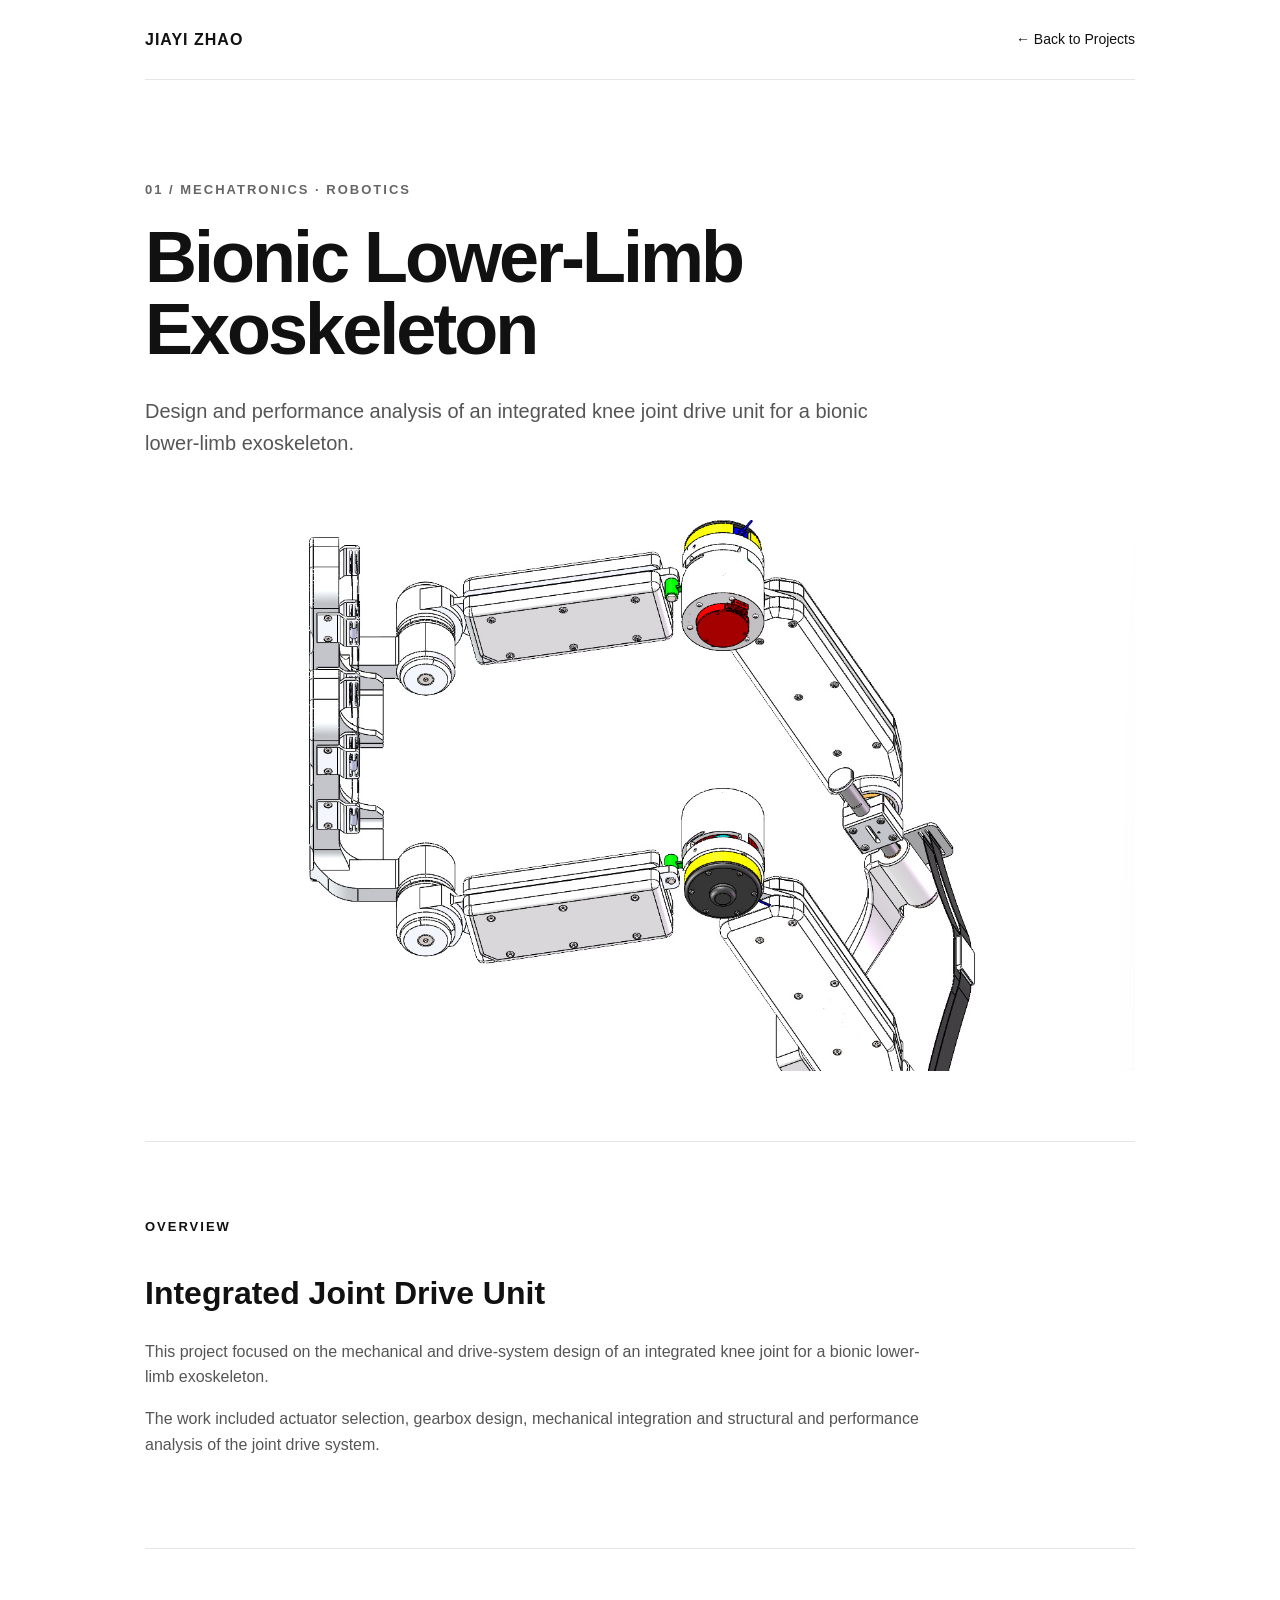
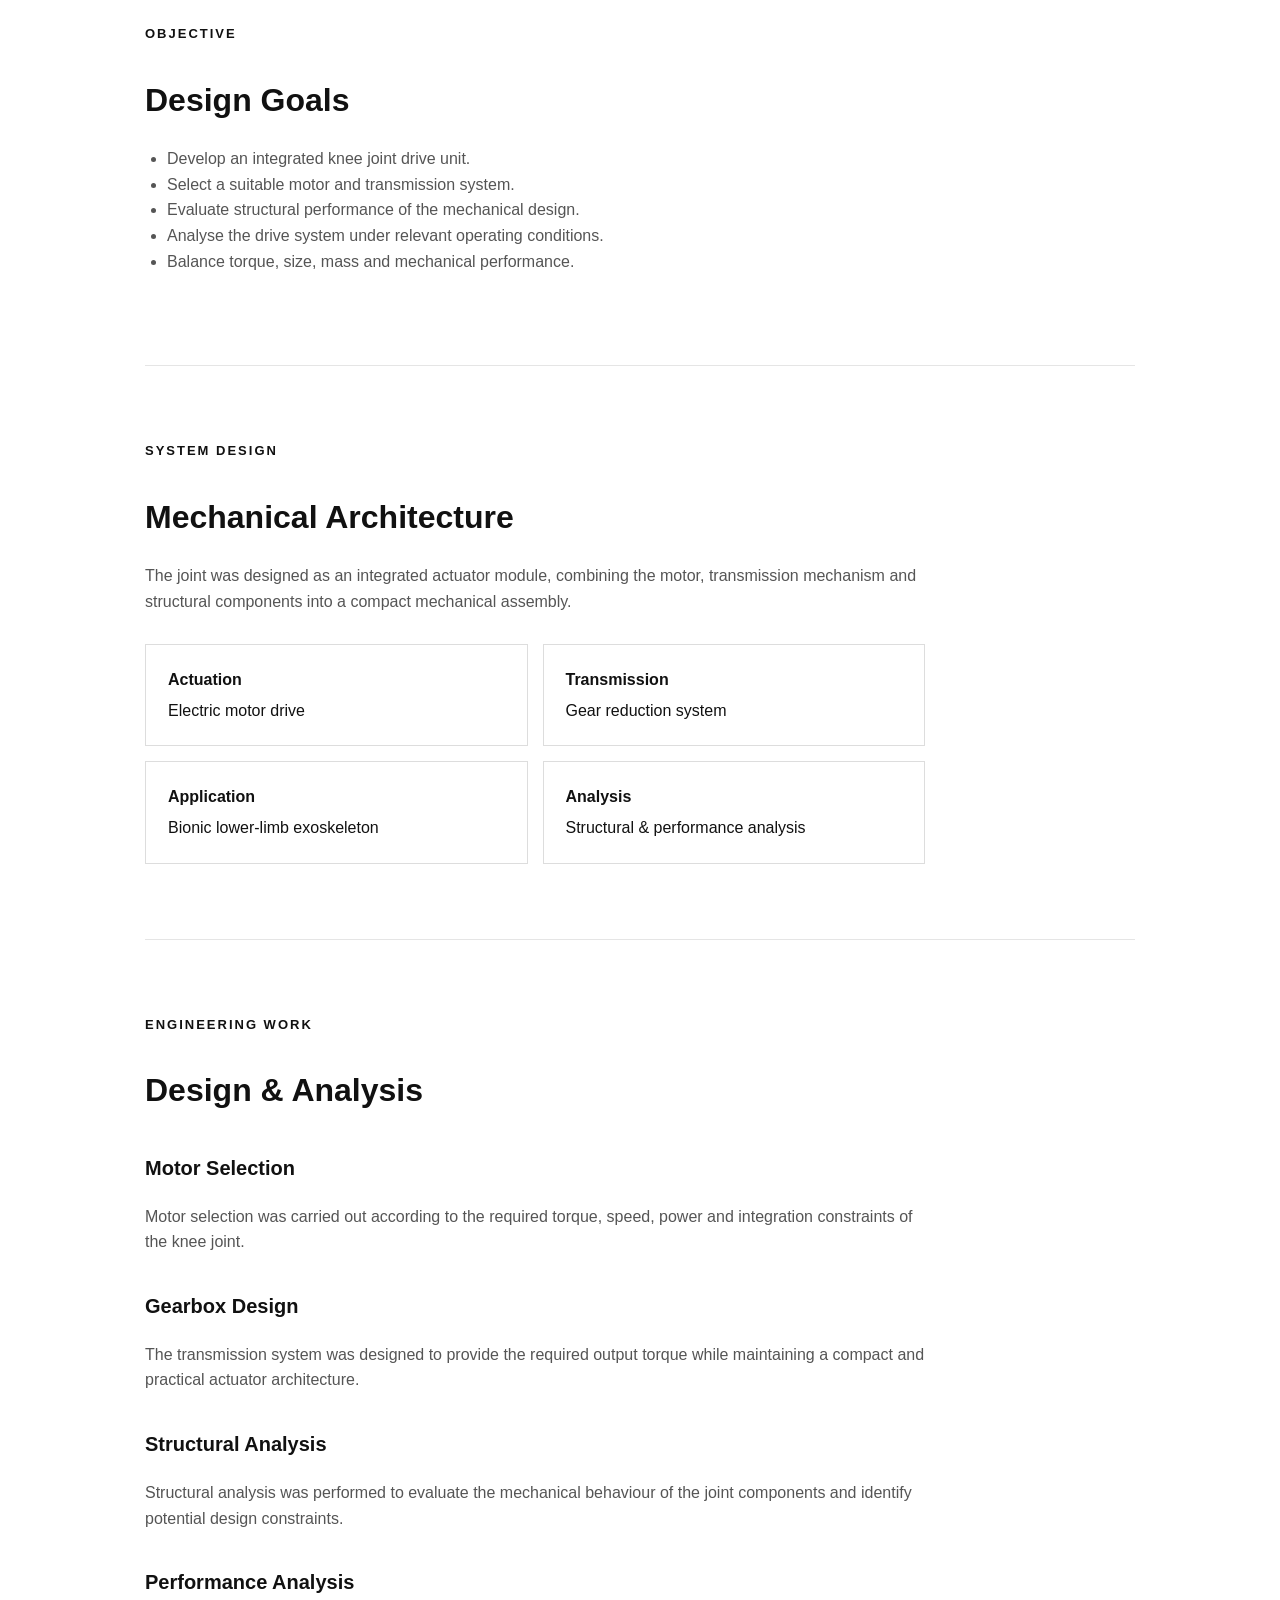
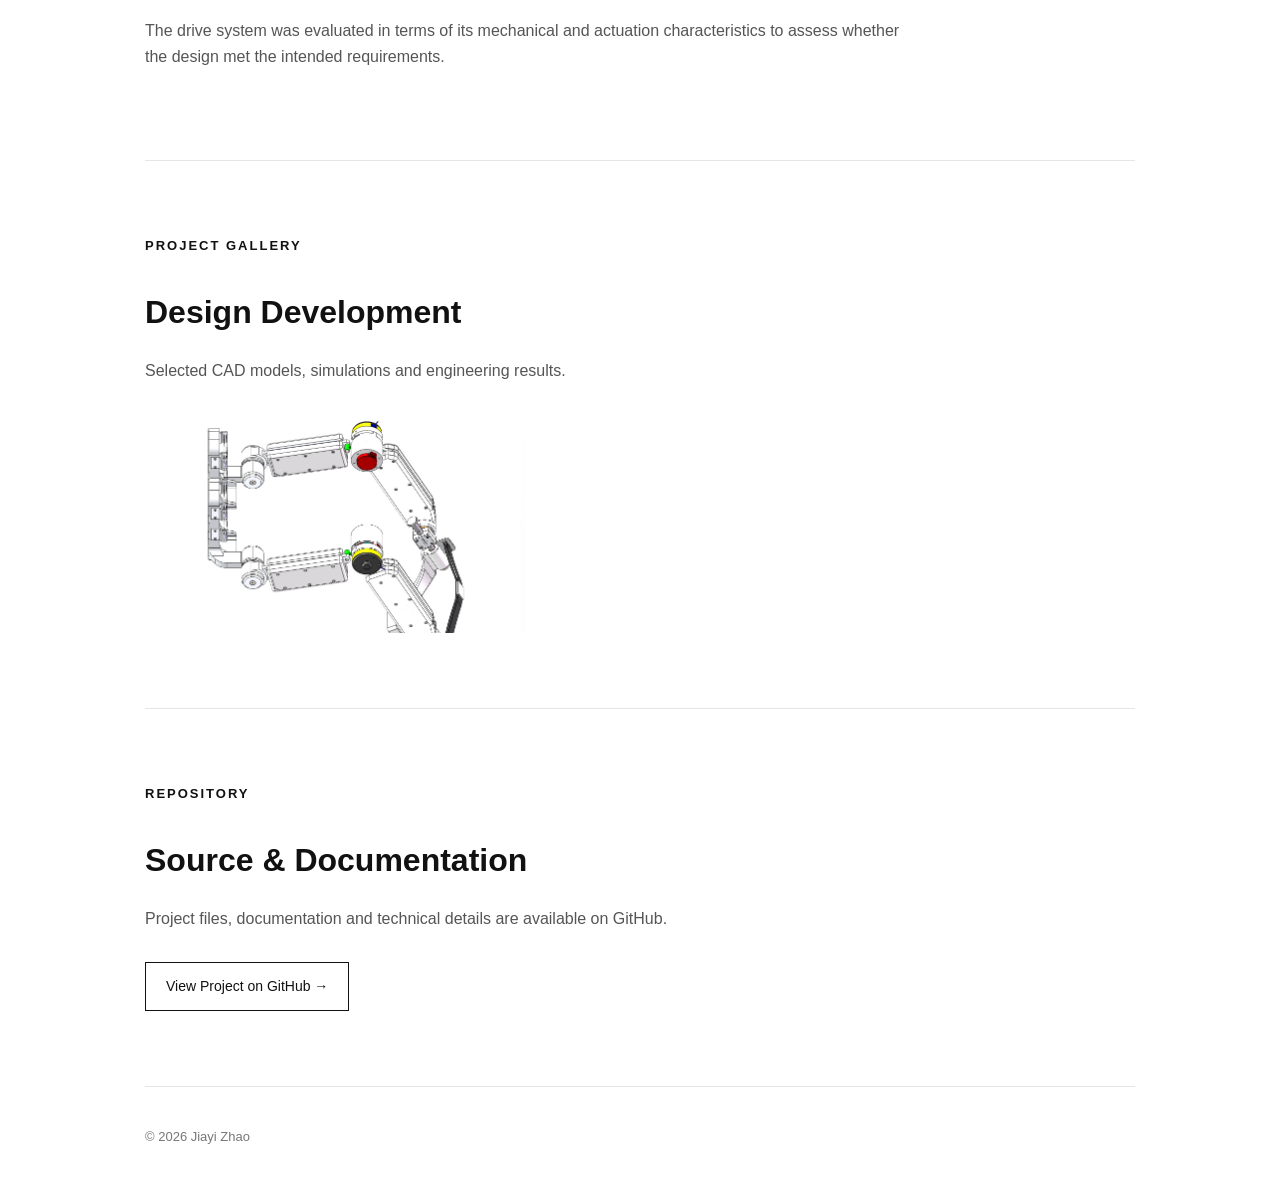
==== exoskeleton.html @ bc214f0e "Expand exoskeleton project gallery" ====
<!DOCTYPE html>
<html lang="en">
<head>
    <meta charset="UTF-8">
    <meta name="viewport" content="width=device-width, initial-scale=1.0">

    <title>Bionic Lower-Limb Exoskeleton | Jiayi Zhao</title>

    <style>
        * {
            box-sizing: border-box;
        }

        html {
            scroll-behavior: smooth;
        }

        body {
            margin: 0;
            font-family: Arial, Helvetica, sans-serif;
            background: #ffffff;
            color: #111111;
            line-height: 1.6;
        }

        a {
            color: inherit;
            text-decoration: none;
        }

        .container {
            max-width: 1050px;
            margin: auto;
            padding: 0 30px;
        }

        nav {
            height: 80px;
            display: flex;
            align-items: center;
            justify-content: space-between;
            border-bottom: 1px solid #e5e5e5;
        }

        .logo {
            font-weight: 700;
            letter-spacing: 1px;
        }

        .back {
            font-size: 14px;
        }

        .back:hover {
            text-decoration: underline;
        }

        .hero {
            padding: 100px 0 70px;
        }

        .eyebrow {
            font-size: 13px;
            font-weight: 700;
            letter-spacing: 2px;
            text-transform: uppercase;
            color: #666666;
            margin-bottom: 20px;
        }

        h1 {
            font-size: clamp(42px, 6vw, 72px);
            line-height: 1;
            letter-spacing: -3px;
            margin: 0 0 30px;
            max-width: 900px;
        }

        .intro {
            max-width: 750px;
            font-size: 20px;
            color: #555555;
        }

        .hero-image {
            width: 100%;
            margin-top: 55px;
            display: block;
        }

        section {
            padding: 75px 0;
            border-top: 1px solid #e5e5e5;
        }

        .section-label {
            font-size: 13px;
            font-weight: 700;
            letter-spacing: 2px;
            text-transform: uppercase;
            margin-bottom: 30px;
        }

        .content {
            max-width: 780px;
        }

        h2 {
            font-size: 32px;
            margin: 0 0 20px;
        }

        h3 {
            font-size: 20px;
            margin-top: 35px;
        }

        p {
            color: #555555;
        }

        ul {
            color: #555555;
            padding-left: 22px;
        }

        .specs {
            display: grid;
            grid-template-columns: repeat(2, 1fr);
            gap: 15px;
            margin-top: 30px;
        }

        .spec {
            border: 1px solid #dddddd;
            padding: 22px;
        }

        .spec strong {
            display: block;
            color: #111111;
            margin-bottom: 5px;
        }

        .gallery {
            display: grid;
            grid-template-columns: repeat(2, 1fr);
            gap: 20px;
            margin-top: 35px;
        }

        .gallery img {
            width: 100%;
            display: block;
        }

        .github-button {
            display: inline-block;
            border: 1px solid #111111;
            padding: 12px 20px;
            margin-top: 15px;
            font-size: 14px;
        }

        .github-button:hover {
            background: #111111;
            color: #ffffff;
        }

        footer {
            padding: 40px 0;
            border-top: 1px solid #e5e5e5;
            color: #777777;
            font-size: 13px;
        }

        @media (max-width: 700px) {
            .specs,
            .gallery {
                grid-template-columns: 1fr;
            }

            h1 {
                letter-spacing: -2px;
            }
        }
    </style>
</head>

<body>

<div class="container">

    <nav>
        <div class="logo">
            JIAYI ZHAO
        </div>

        <a class="back" href="index.html">
            ← Back to Projects
        </a>
    </nav>


    <!-- HERO -->

    <header class="hero">

        <div class="eyebrow">
            01 / Mechatronics · Robotics
        </div>

        <h1>
            Bionic Lower-Limb Exoskeleton
        </h1>

        <p class="intro">
            Design and performance analysis of an integrated knee
            joint drive unit for a bionic lower-limb exoskeleton.
        </p>

        <img
            class="hero-image"
            src="images/exoskeleton.jpg"
            alt="Bionic Lower-Limb Exoskeleton"
        >

    </header>


    <!-- OVERVIEW -->

    <section>

        <div class="section-label">
            Overview
        </div>

        <div class="content">

            <h2>
                Integrated Joint Drive Unit
            </h2>

            <p>
                This project focused on the mechanical and drive-system
                design of an integrated knee joint for a bionic
                lower-limb exoskeleton.
            </p>

            <p>
                The work included actuator selection, gearbox design,
                mechanical integration and structural and performance
                analysis of the joint drive system.
            </p>

        </div>

    </section>


    <!-- OBJECTIVE -->

    <section>

        <div class="section-label">
            Objective
        </div>

        <div class="content">

            <h2>
                Design Goals
            </h2>

            <ul>
                <li>Develop an integrated knee joint drive unit.</li>
                <li>Select a suitable motor and transmission system.</li>
                <li>Evaluate structural performance of the mechanical design.</li>
                <li>Analyse the drive system under relevant operating conditions.</li>
                <li>Balance torque, size, mass and mechanical performance.</li>
            </ul>

        </div>

    </section>


    <!-- SYSTEM DESIGN -->

    <section>

        <div class="section-label">
            System Design
        </div>

        <div class="content">

            <h2>
                Mechanical Architecture
            </h2>

            <p>
                The joint was designed as an integrated actuator module,
                combining the motor, transmission mechanism and structural
                components into a compact mechanical assembly.
            </p>

            <div class="specs">

                <div class="spec">
                    <strong>Actuation</strong>
                    Electric motor drive
                </div>

                <div class="spec">
                    <strong>Transmission</strong>
                    Gear reduction system
                </div>

                <div class="spec">
                    <strong>Application</strong>
                    Bionic lower-limb exoskeleton
                </div>

                <div class="spec">
                    <strong>Analysis</strong>
                    Structural & performance analysis
                </div>

            </div>

        </div>

    </section>


    <!-- ENGINEERING -->

    <section>

        <div class="section-label">
            Engineering Work
        </div>

        <div class="content">

            <h2>
                Design & Analysis
            </h2>

            <h3>
                Motor Selection
            </h3>

            <p>
                Motor selection was carried out according to the required
                torque, speed, power and integration constraints of the
                knee joint.
            </p>

            <h3>
                Gearbox Design
            </h3>

            <p>
                The transmission system was designed to provide the required
                output torque while maintaining a compact and practical
                actuator architecture.
            </p>

            <h3>
                Structural Analysis
            </h3>

            <p>
                Structural analysis was performed to evaluate the mechanical
                behaviour of the joint components and identify potential
                design constraints.
            </p>

            <h3>
                Performance Analysis
            </h3>

            <p>
                The drive system was evaluated in terms of its mechanical
                and actuation characteristics to assess whether the design
                met the intended requirements.
            </p>

        </div>

    </section>


    <!-- GALLERY -->

    <section>

        <div class="section-label">
            Project Gallery
        </div>

        <div class="content">

            <h2>
                Design Development
            </h2>

            <p>
                Selected CAD models, simulations and engineering results.
            </p>

            <div class="gallery">

                <img
                    src="images/exoskeleton.jpg"
                    alt="Exoskeleton CAD design"
                >

            </div>

        </div>

    </section>


    <!-- GITHUB -->

    <section>

        <div class="section-label">
            Repository
        </div>

        <div class="content">

            <h2>
                Source & Documentation
            </h2>

            <p>
                Project files, documentation and technical details are
                available on GitHub.
            </p>

            <a
                class="github-button"
                href="https://github.com/OftenMissYi/Bionic-Lower-Limb-Exoskeleton-Integrated-Joint"
                target="_blank"
            >
                View Project on GitHub →
            </a>

        </div>

    </section>


    <footer>
        © 2026 Jiayi Zhao
    </footer>

</div>

</body>
</html>
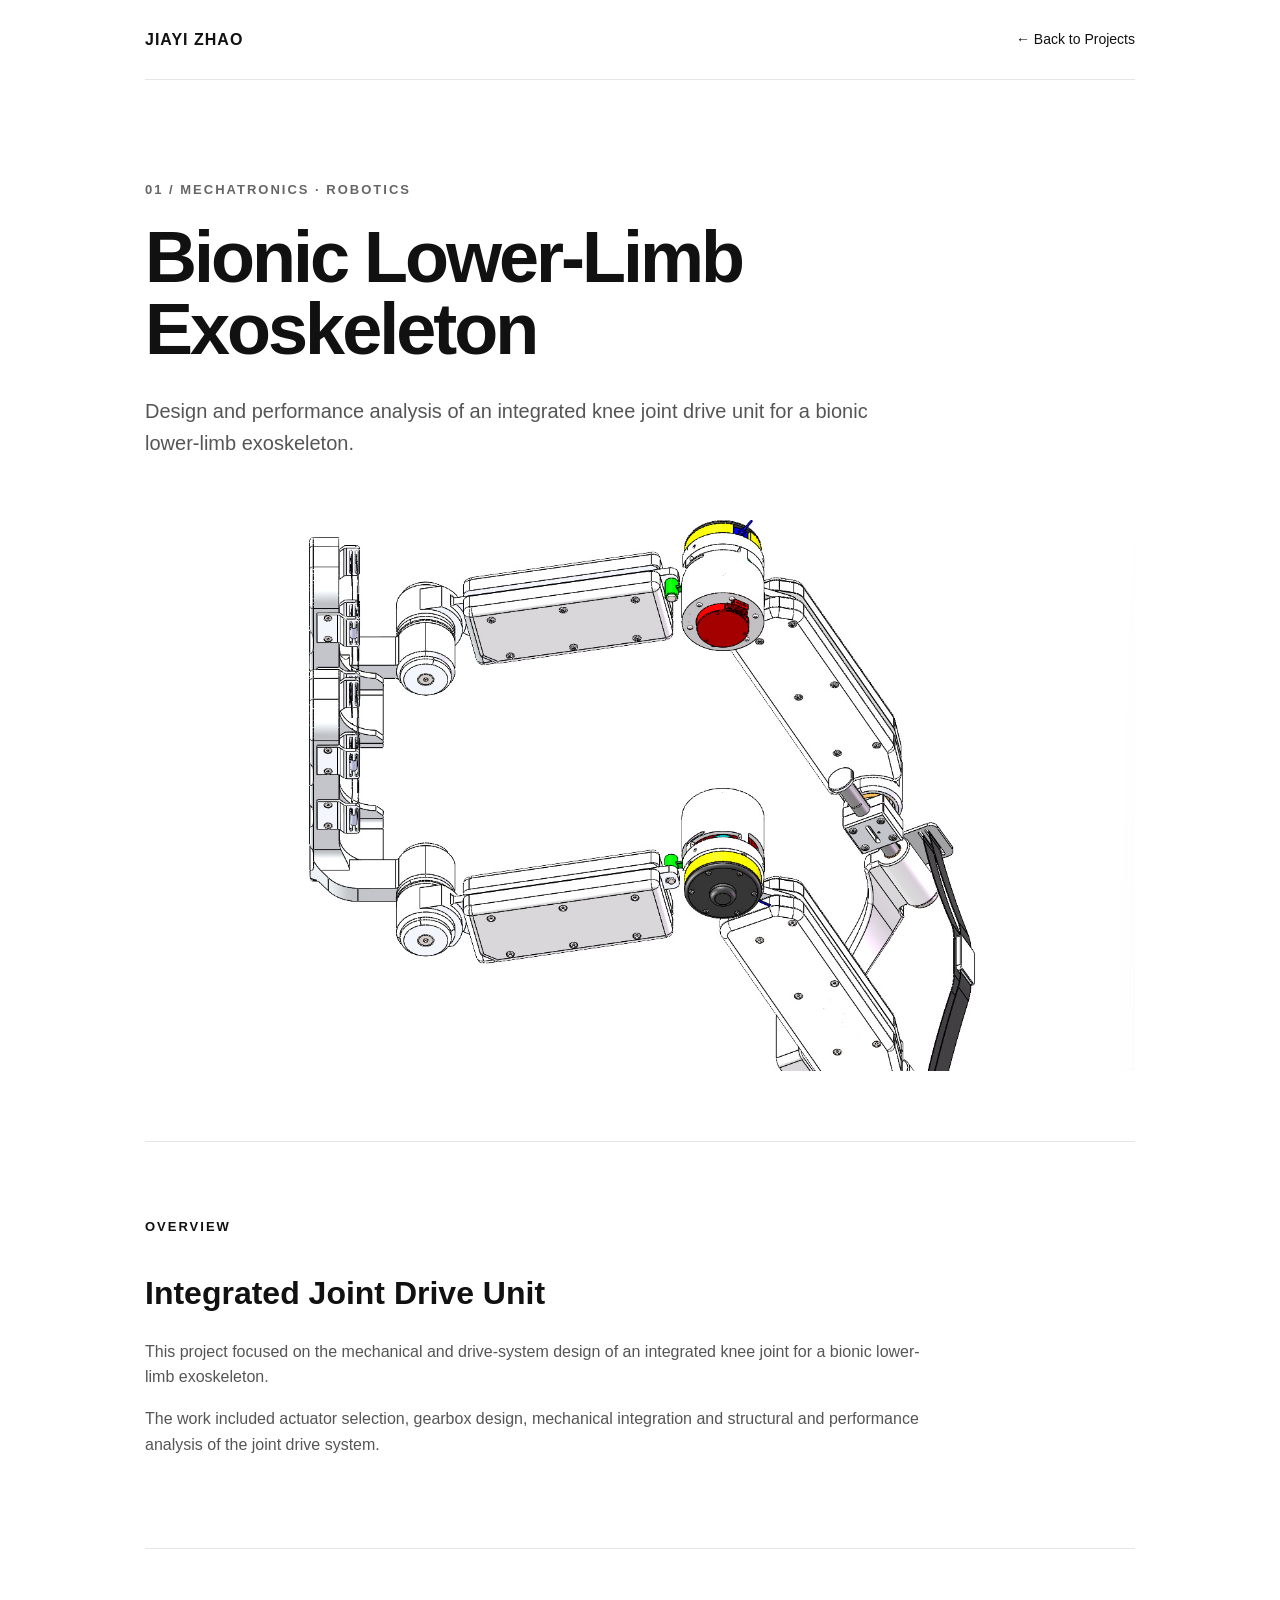
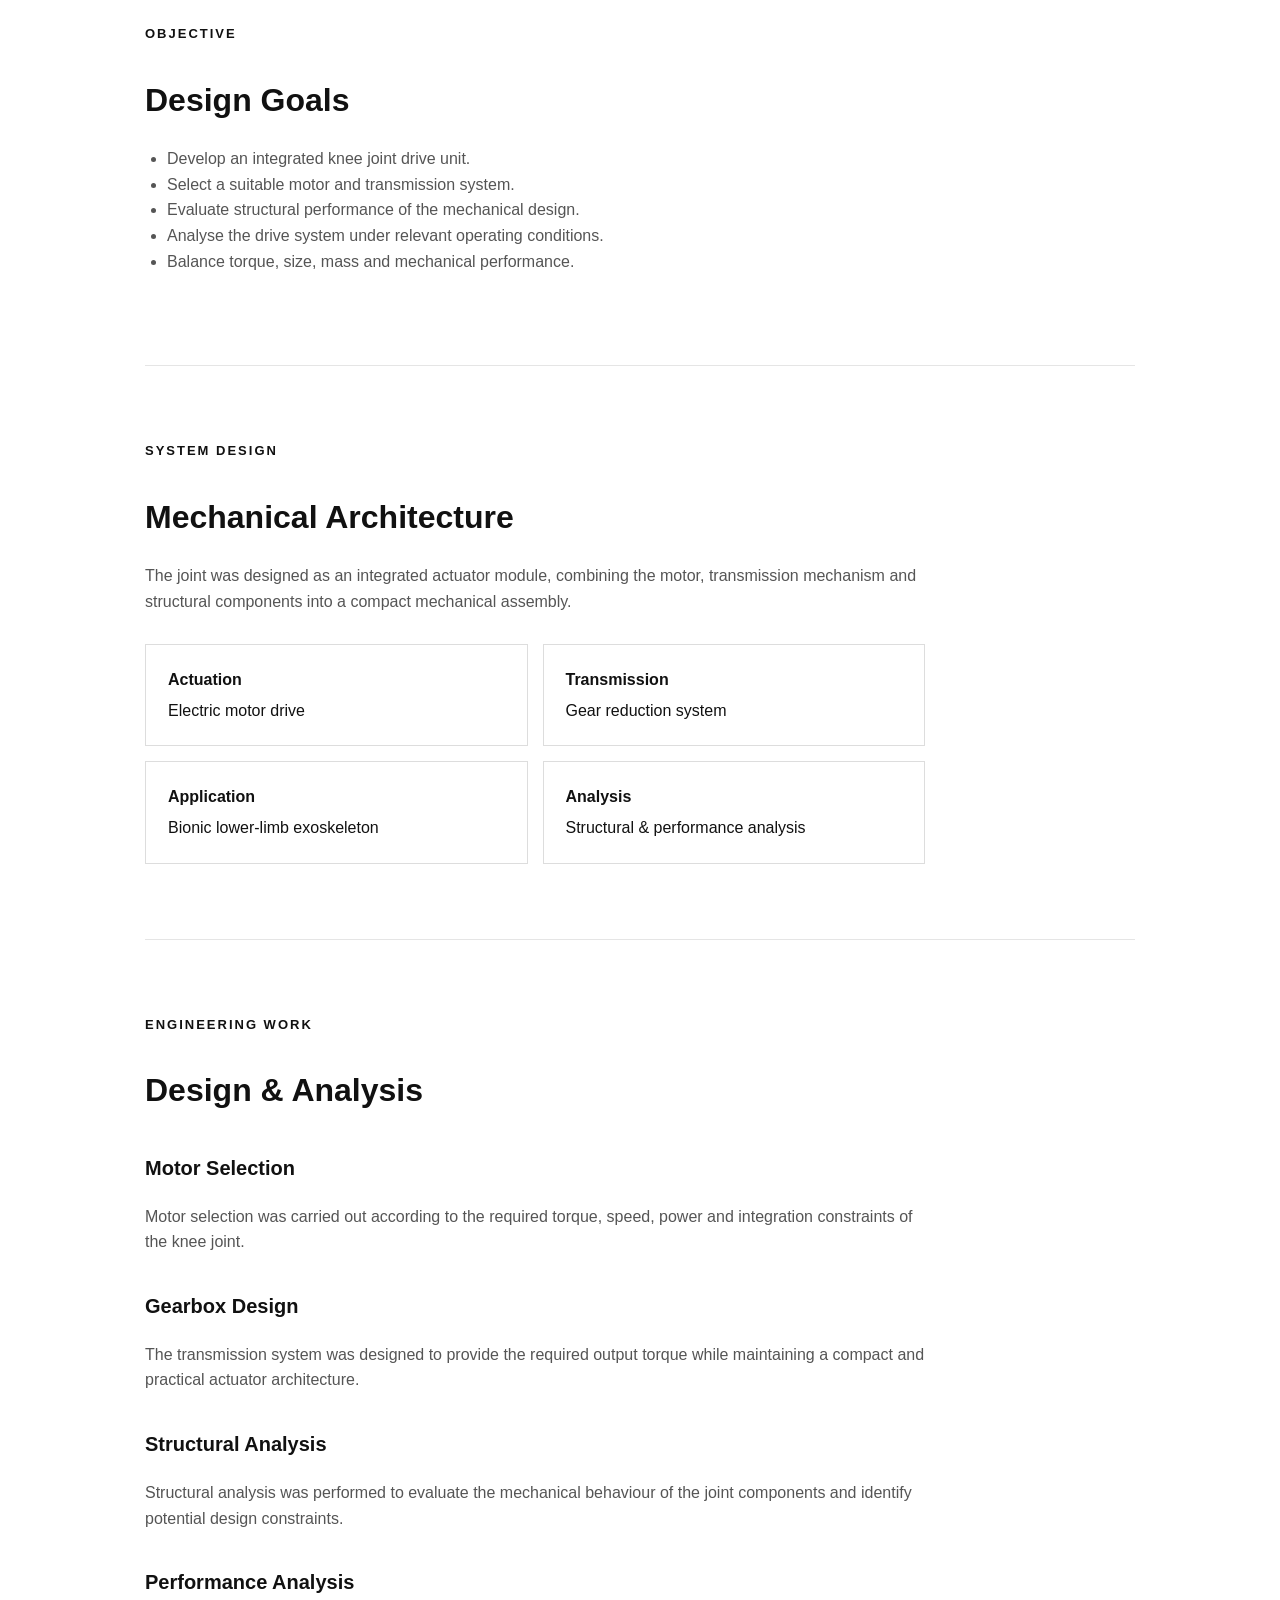
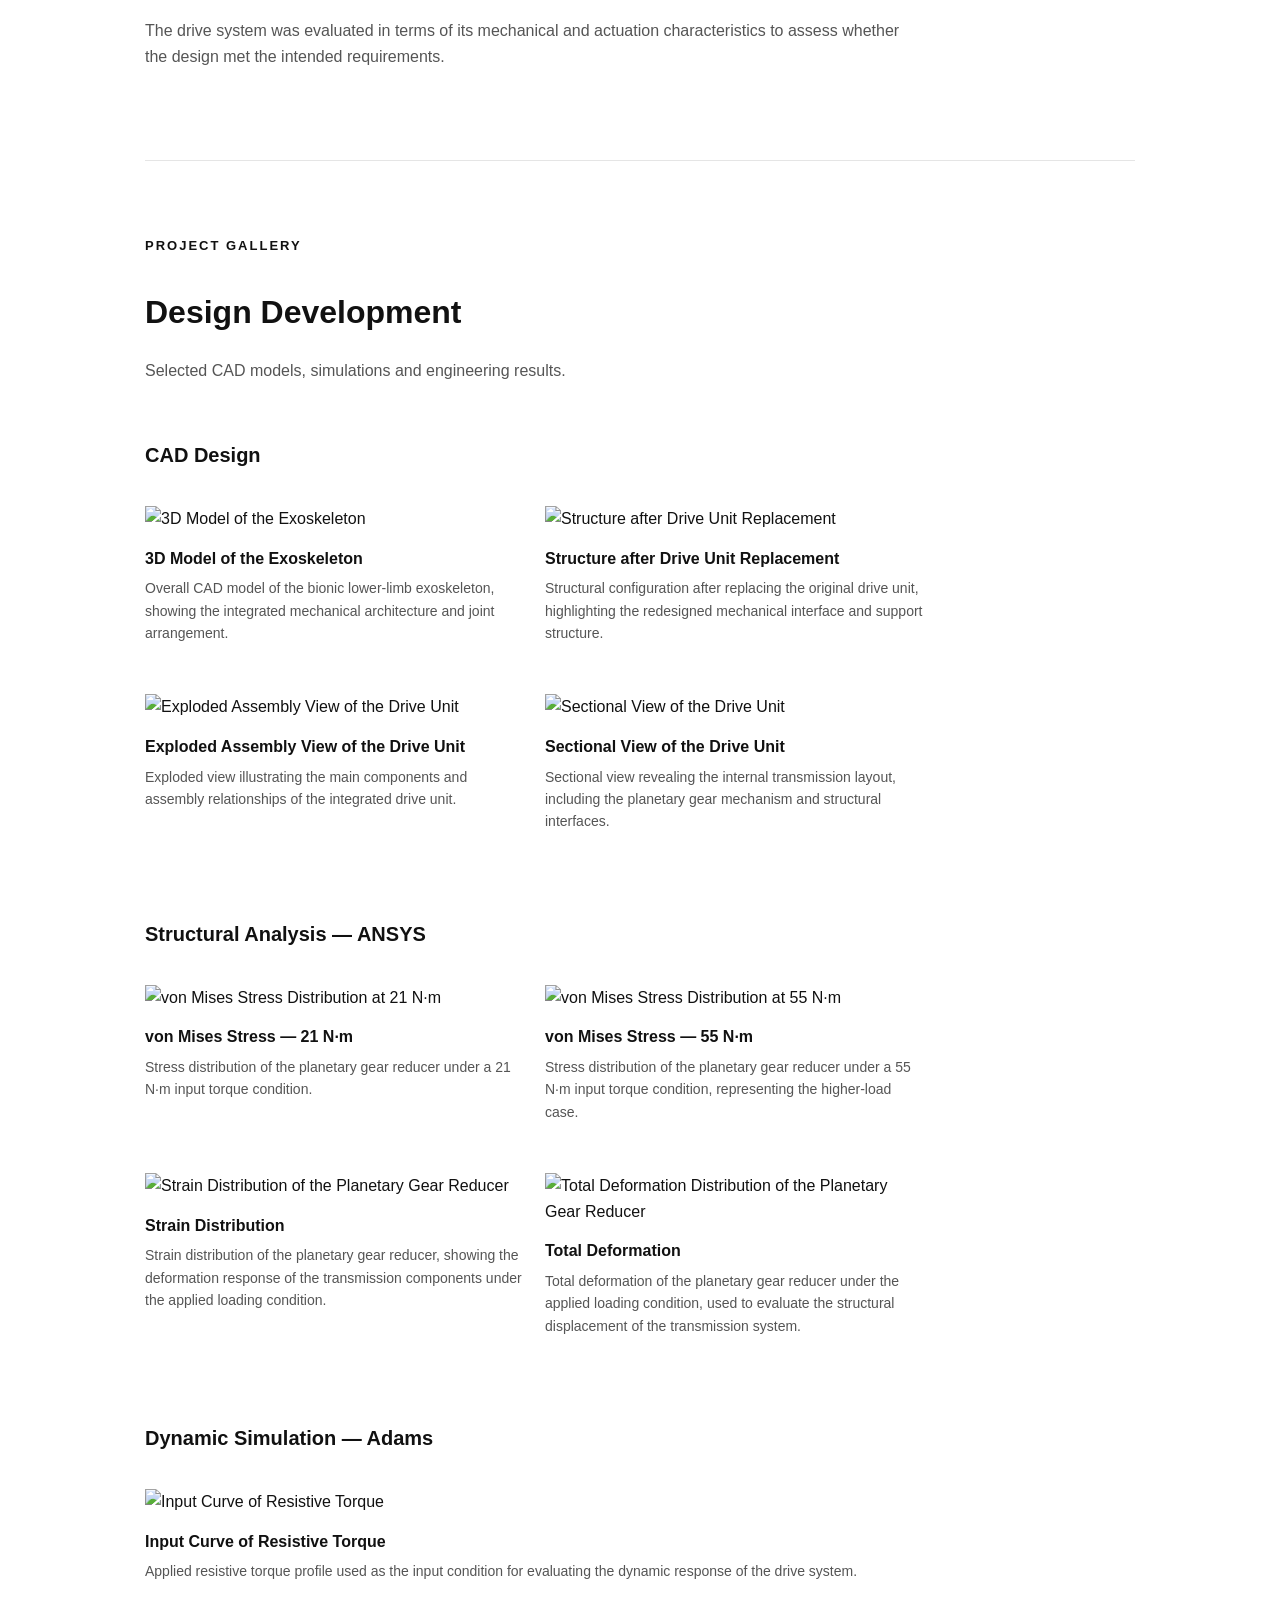
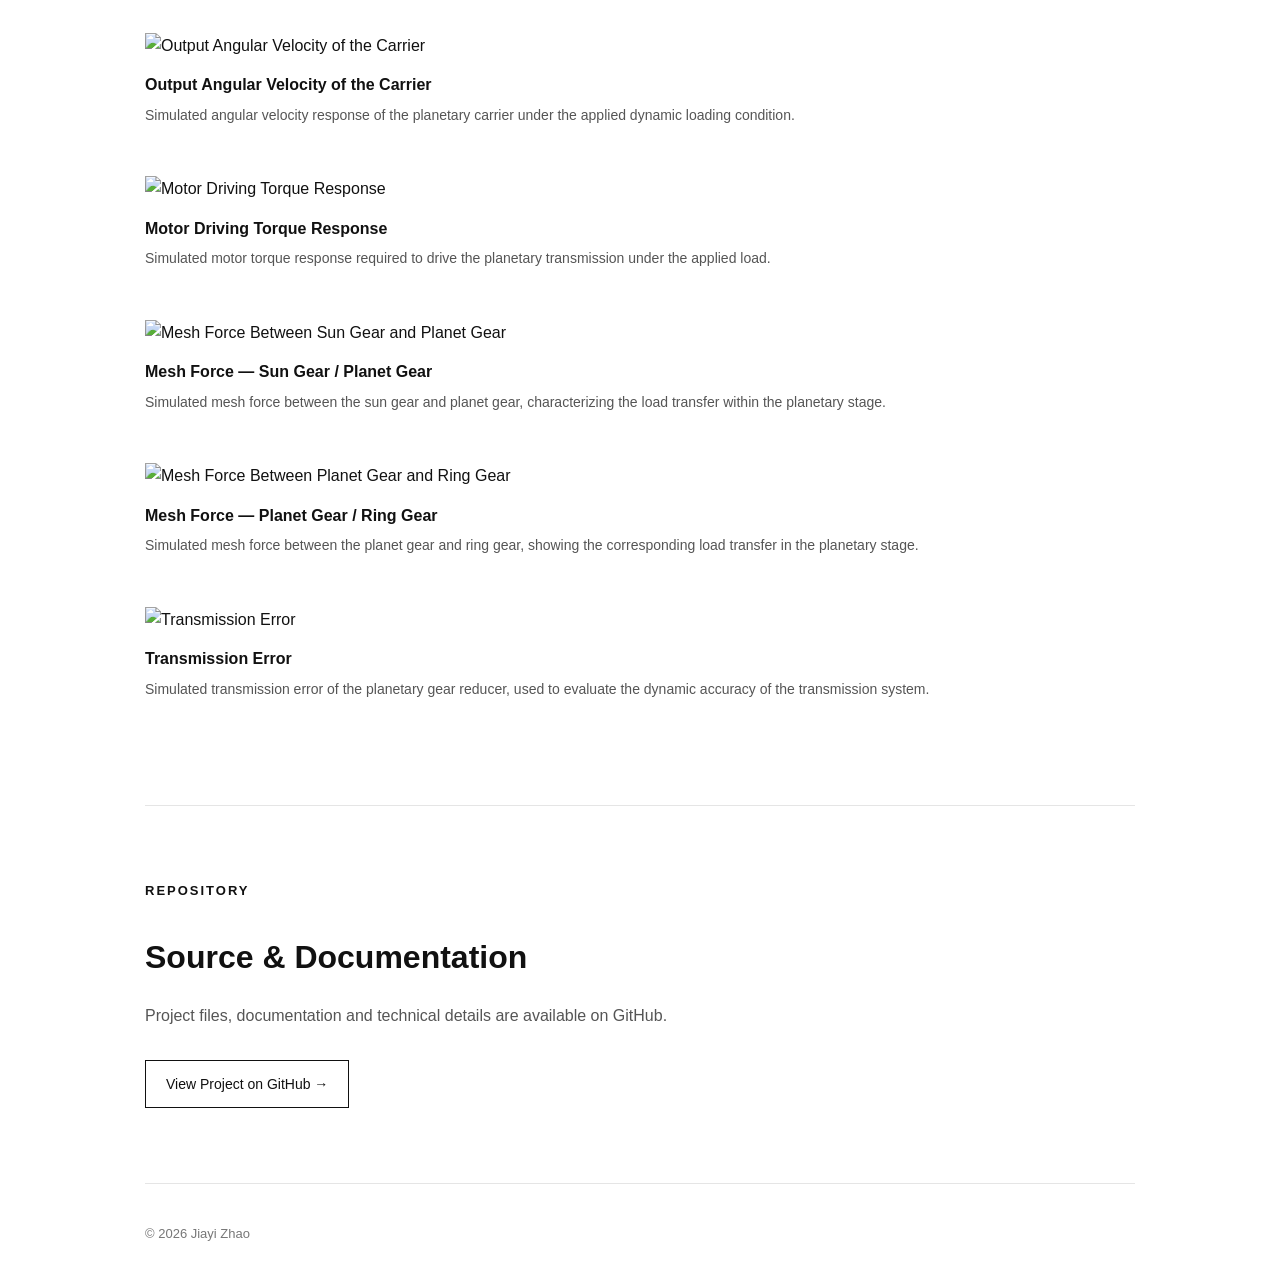
==== commit 8ec7d668: "Expand exoskeleton project gallery" ====
--- a/exoskeleton.html
+++ b/exoskeleton.html
@@ -149,10 +149,40 @@
             margin-top: 35px;
         }
 
+        .gallery-title {
+            font-size: 20px;
+            margin-top: 55px;
+            margin-bottom: 20px;
+        }
+
         .gallery img {
             width: 100%;
+            height: auto;
             display: block;
         }
+        
+        .gallery-item h4 {
+            font-size: 16px;
+            margin-top: 14px;
+            margin-bottom: 6px;
+        }
+
+        .gallery-item p {
+            font-size: 14px;
+            line-height: 1.6;
+            margin-top: 0;
+            margin-bottom: 30px;
+        }
+
+        .analysis-gallery {
+            grid-template-columns: repeat(2, 1fr);
+        }
+
+        .dynamics-gallery {
+            grid-template-columns: 1fr;
+        }
+       
+        /* Duplicate rule removed */
 
         .github-button {
             display: inline-block;
@@ -412,12 +442,281 @@
                 Selected CAD models, simulations and engineering results.
             </p>
 
-            <div class="gallery">
+            <h3 class="gallery-title">
+                CAD Design
+            </h3>
+
+            <div class="gallery cad-gallery">
+
+                <div class="gallery-item">
+
+                    <img
+                        src="images/exoskeleton/cad-model.jpg"
+                        alt="3D Model of the Exoskeleton"
+                    >
+
+                    <h4>
+                        3D Model of the Exoskeleton
+                    </h4>
+
+                    <p>
+                        Overall CAD model of the bionic lower-limb exoskeleton,
+                        showing the integrated mechanical architecture and joint arrangement.
+                    </p>
+
+                </div>
+
+                <div class="gallery-item">
+
+                    <img
+                        src="images/exoskeleton/structure-replacement.jpg"
+                        alt="Structure after Drive Unit Replacement"
+                    >
+
+                    <h4>
+                        Structure after Drive Unit Replacement
+                    </h4>
+
+                    <p>
+                        Structural configuration after replacing the original drive unit,
+                        highlighting the redesigned mechanical interface and support structure.
+                    </p>
+
+                </div>
+
+                <div class="gallery-item">
+
+                    <img
+                        src="images/exoskeleton/exploded-assembly.jpg"
+                        alt="Exploded Assembly View of the Drive Unit"
+                    >
+
+                    <h4>
+                        Exploded Assembly View of the Drive Unit
+                    </h4>
+
+                    <p>
+                        Exploded view illustrating the main components and assembly
+                        relationships of the integrated drive unit.
+                    </p>
+
+                </div>
+
+                <div class="gallery-item">
+
+                    <img
+                        src="images/exoskeleton/sectional-view.jpg"
+                        alt="Sectional View of the Drive Unit"
+                    >
+
+                    <h4>
+                        Sectional View of the Drive Unit
+                    </h4>
+
+                    <p>
+                        Sectional view revealing the internal transmission layout,
+                        including the planetary gear mechanism and structural interfaces.
+                    </p>
+
+                </div>
+
+            </div>
+
+            <h3 class="gallery-title">
+                Structural Analysis — ANSYS
+            </h3>
+
+            <div class="gallery analysis-gallery">
+
+                <div class="gallery-item">
+
+                    <img
+                        src="images/exoskeleton/ansys-von-mises-21nm.jpg"
+                        alt="von Mises Stress Distribution at 21 N·m"
+                    >
+
+                    <h4>
+                        von Mises Stress — 21 N·m
+                    </h4>
+
+                    <p>
+                        Stress distribution of the planetary gear reducer under a
+                        21 N·m input torque condition.
+                    </p>
+
+                </div>
+
+                <div class="gallery-item">
+
+                    <img
+                        src="images/exoskeleton/ansys-von-mises-55nm.jpg"
+                        alt="von Mises Stress Distribution at 55 N·m"
+                    >
+
+                    <h4>
+                        von Mises Stress — 55 N·m
+                    </h4>
+
+                    <p>
+                        Stress distribution of the planetary gear reducer under a
+                        55 N·m input torque condition, representing the higher-load case.
+                    </p>
+
+                </div>
+
+                <div class="gallery-item">
+
+                    <img
+                        src="images/exoskeleton/ansys-strain.jpg"
+                        alt="Strain Distribution of the Planetary Gear Reducer"
+                    >
+
+                    <h4>
+                        Strain Distribution
+                    </h4>
+
+                    <p>
+                        Strain distribution of the planetary gear reducer,
+                        showing the deformation response of the transmission components
+                        under the applied loading condition.
+                    </p>
+
+                </div>
+
+                <div class="gallery-item">
+
+                    <img
+                        src="images/exoskeleton/ansys-total-deformation.jpg"
+                        alt="Total Deformation Distribution of the Planetary Gear Reducer"
+                    >
+
+                    <h4>
+                        Total Deformation
+                    </h4>
+
+                    <p>
+                        Total deformation of the planetary gear reducer under the
+                        applied loading condition, used to evaluate the structural
+                        displacement of the transmission system.
+                    </p>
+
+                </div>
+
+            </div>
+
+        </div>
+
+        <h3 class="gallery-title">
+            Dynamic Simulation — Adams
+        </h3>
+
+        <div class="gallery dynamics-gallery">
+
+            <div class="gallery-item">
 
                 <img
-                    src="images/exoskeleton.jpg"
-                    alt="Exoskeleton CAD design"
+                    src="images/exoskeleton/adams-input-torque.jpg"
+                    alt="Input Curve of Resistive Torque"
                 >
+
+                <h4>
+                    Input Curve of Resistive Torque
+                </h4>
+
+                <p>
+                    Applied resistive torque profile used as the input condition
+                    for evaluating the dynamic response of the drive system.
+                </p>
+
+            </div>
+
+            <div class="gallery-item">
+
+                <img
+                    src="images/exoskeleton/adams-output-velocity.jpg"
+                    alt="Output Angular Velocity of the Carrier"
+                >
+
+                <h4>
+                    Output Angular Velocity of the Carrier
+                </h4>
+
+                <p>
+                    Simulated angular velocity response of the planetary carrier
+                    under the applied dynamic loading condition.
+                </p>
+
+            </div>
+
+            <div class="gallery-item">
+
+                <img
+                    src="images/exoskeleton/adams-motor-torque.jpg"
+                    alt="Motor Driving Torque Response"
+                >
+
+                <h4>
+                    Motor Driving Torque Response
+                </h4>
+
+                <p>
+                    Simulated motor torque response required to drive the
+                    planetary transmission under the applied load.
+                </p>
+
+            </div>
+
+            <div class="gallery-item">
+
+                <img
+                    src="images/exoskeleton/adams-sun-planet-force.jpg"
+                    alt="Mesh Force Between Sun Gear and Planet Gear"
+                >
+
+                <h4>
+                    Mesh Force — Sun Gear / Planet Gear
+                </h4>
+
+                <p>
+                    Simulated mesh force between the sun gear and planet gear,
+                    characterizing the load transfer within the planetary stage.
+                </p>
+
+            </div>
+
+            <div class="gallery-item">
+
+                <img
+                    src="images/exoskeleton/adams-planet-ring-force.jpg"
+                    alt="Mesh Force Between Planet Gear and Ring Gear"
+                >
+
+                <h4>
+                    Mesh Force — Planet Gear / Ring Gear
+                </h4>
+
+                <p>
+                    Simulated mesh force between the planet gear and ring gear,
+                    showing the corresponding load transfer in the planetary stage.
+                </p>
+
+            </div>
+
+            <div class="gallery-item">
+
+                <img
+                    src="images/exoskeleton/adams-transmission-error.jpg"
+                    alt="Transmission Error"
+                >
+
+                <h4>
+                    Transmission Error
+                </h4>
+
+                <p>
+                    Simulated transmission error of the planetary gear reducer,
+                    used to evaluate the dynamic accuracy of the transmission system.
+                </p>
 
             </div>
 
@@ -465,4 +764,4 @@
 </div>
 
 </body>
-</html>+</html>
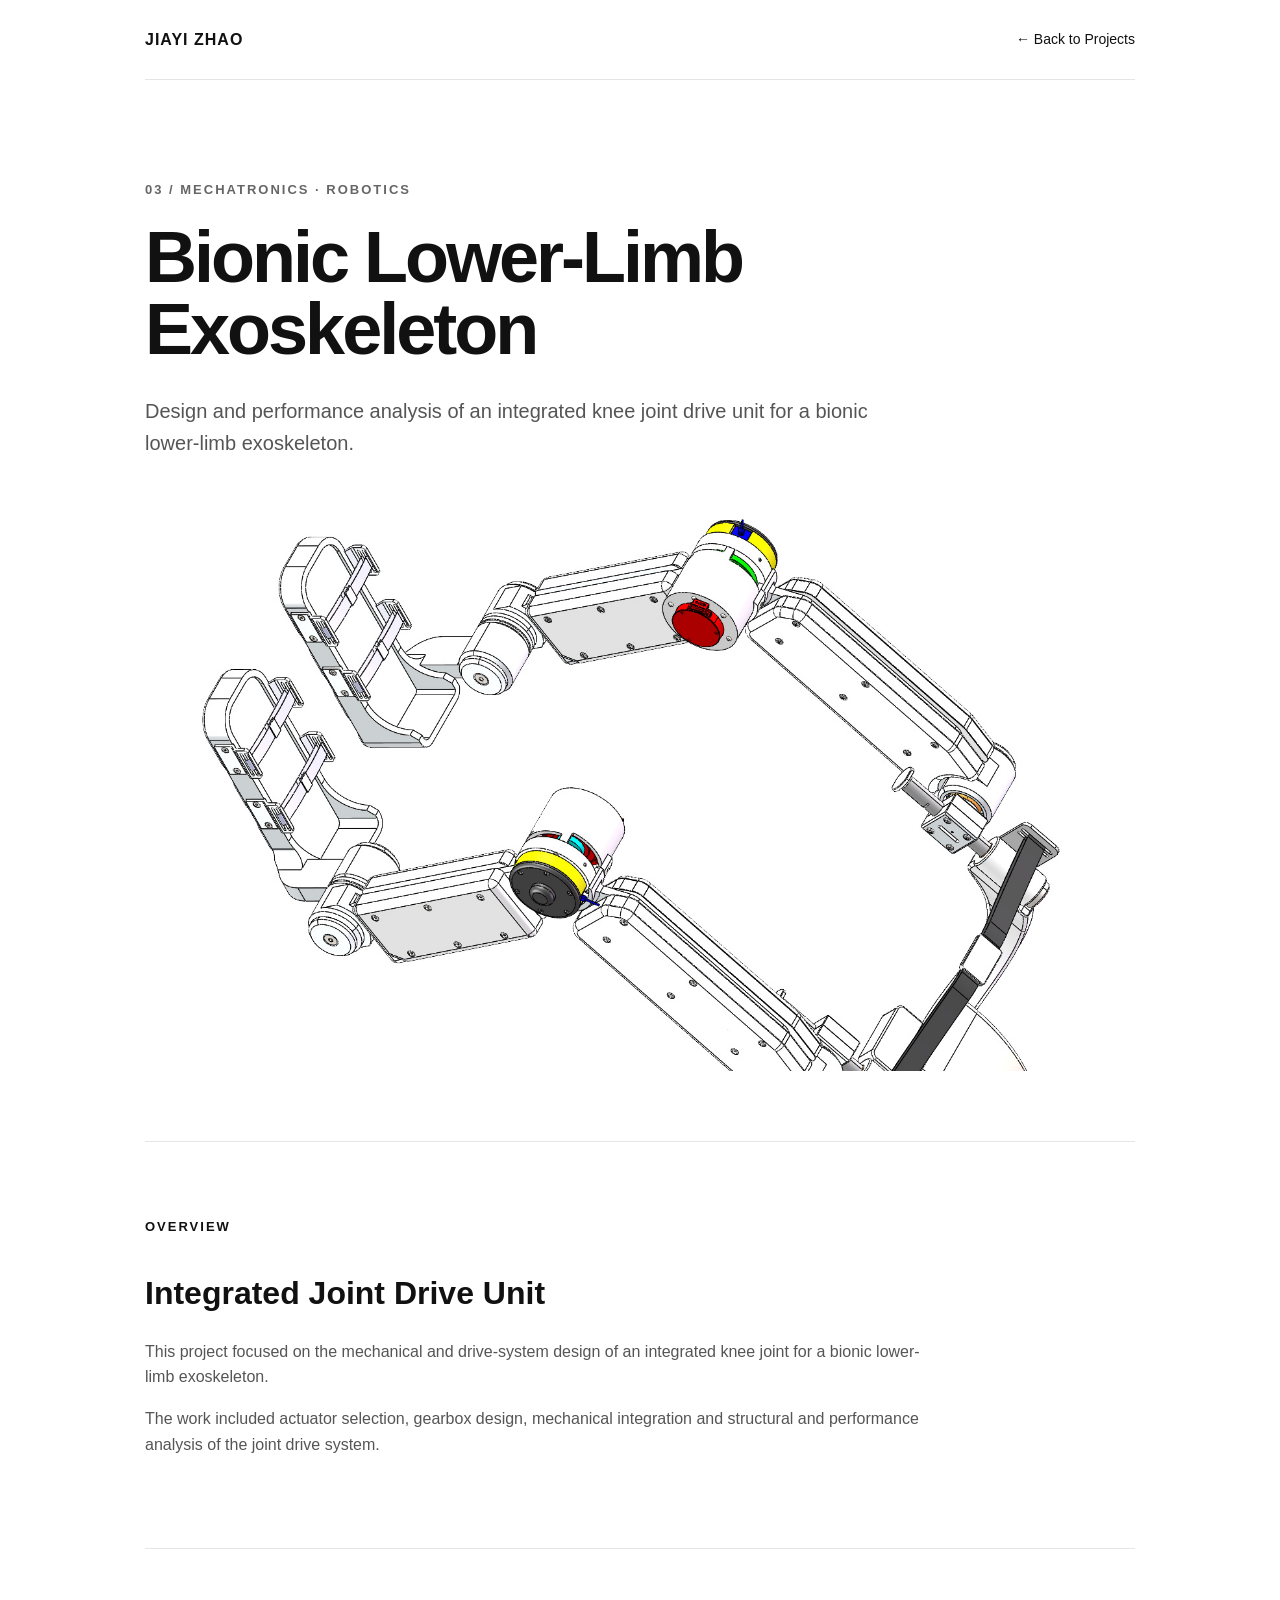
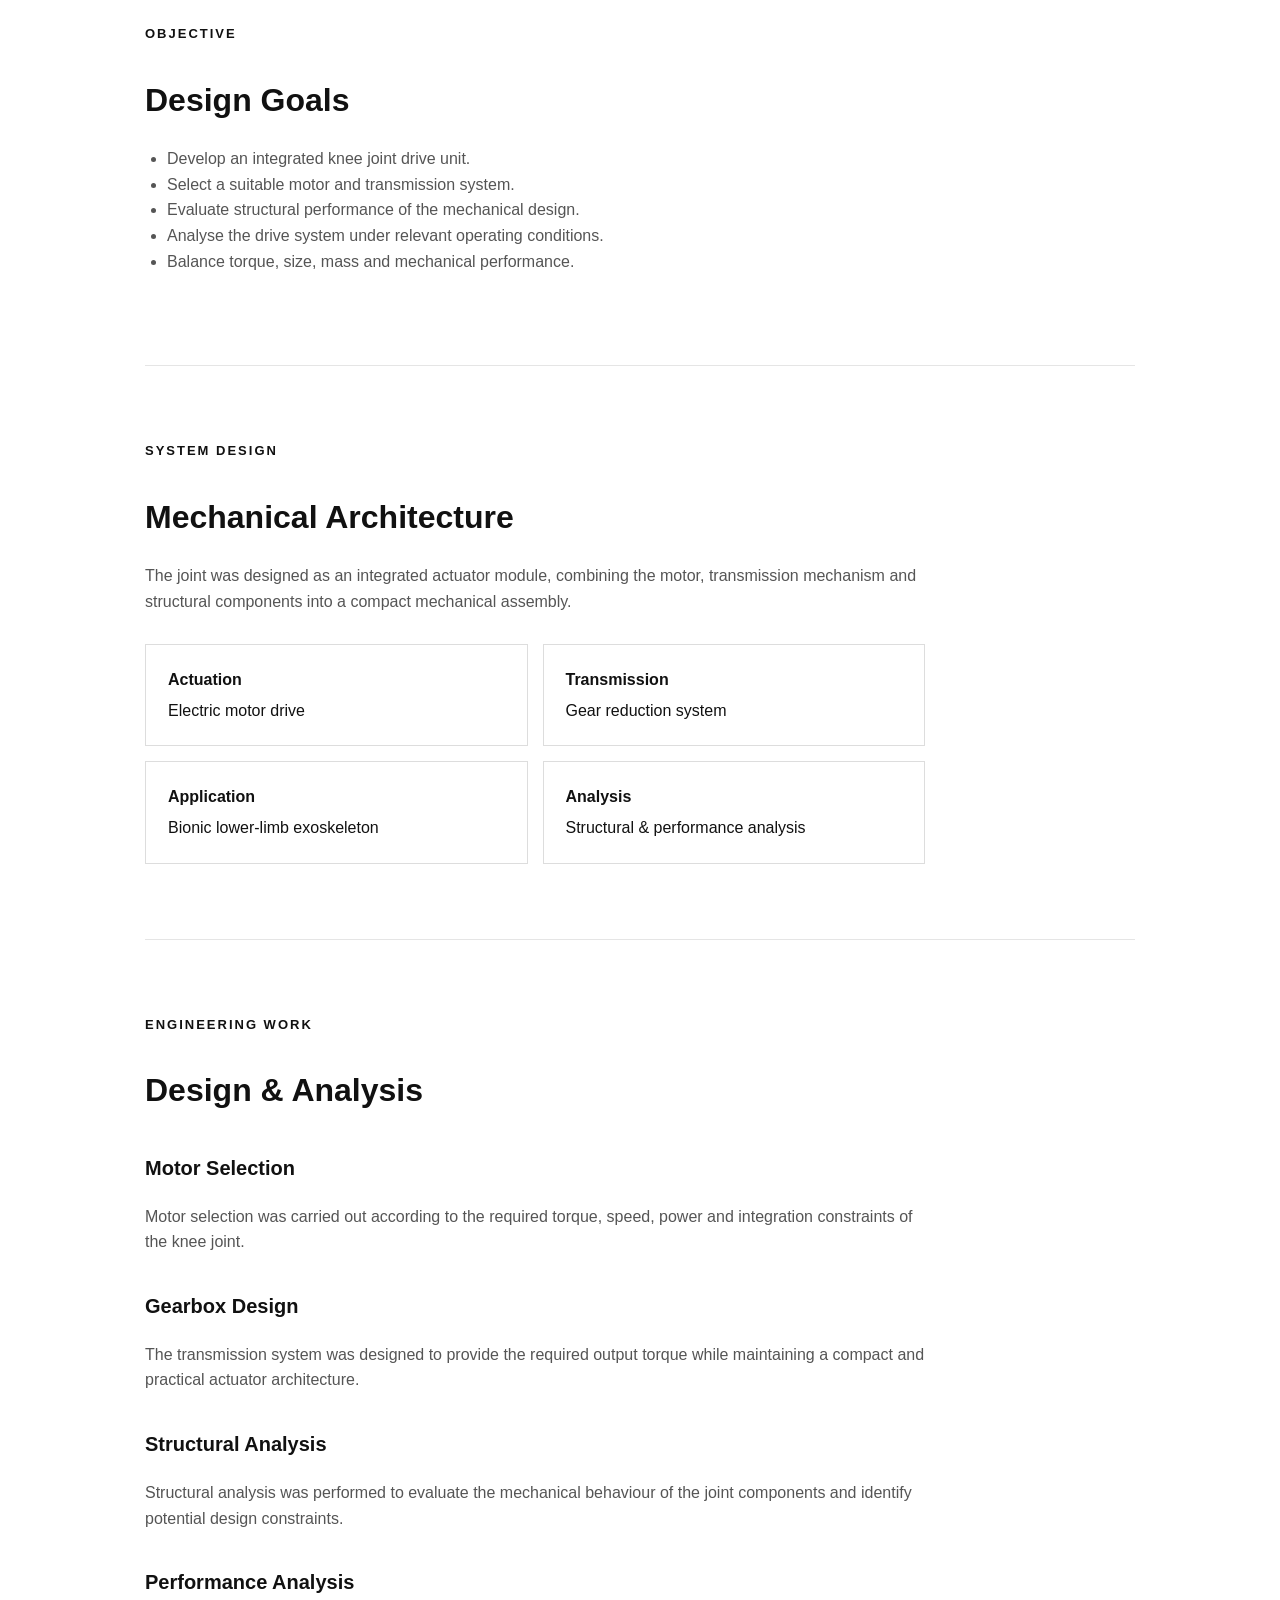
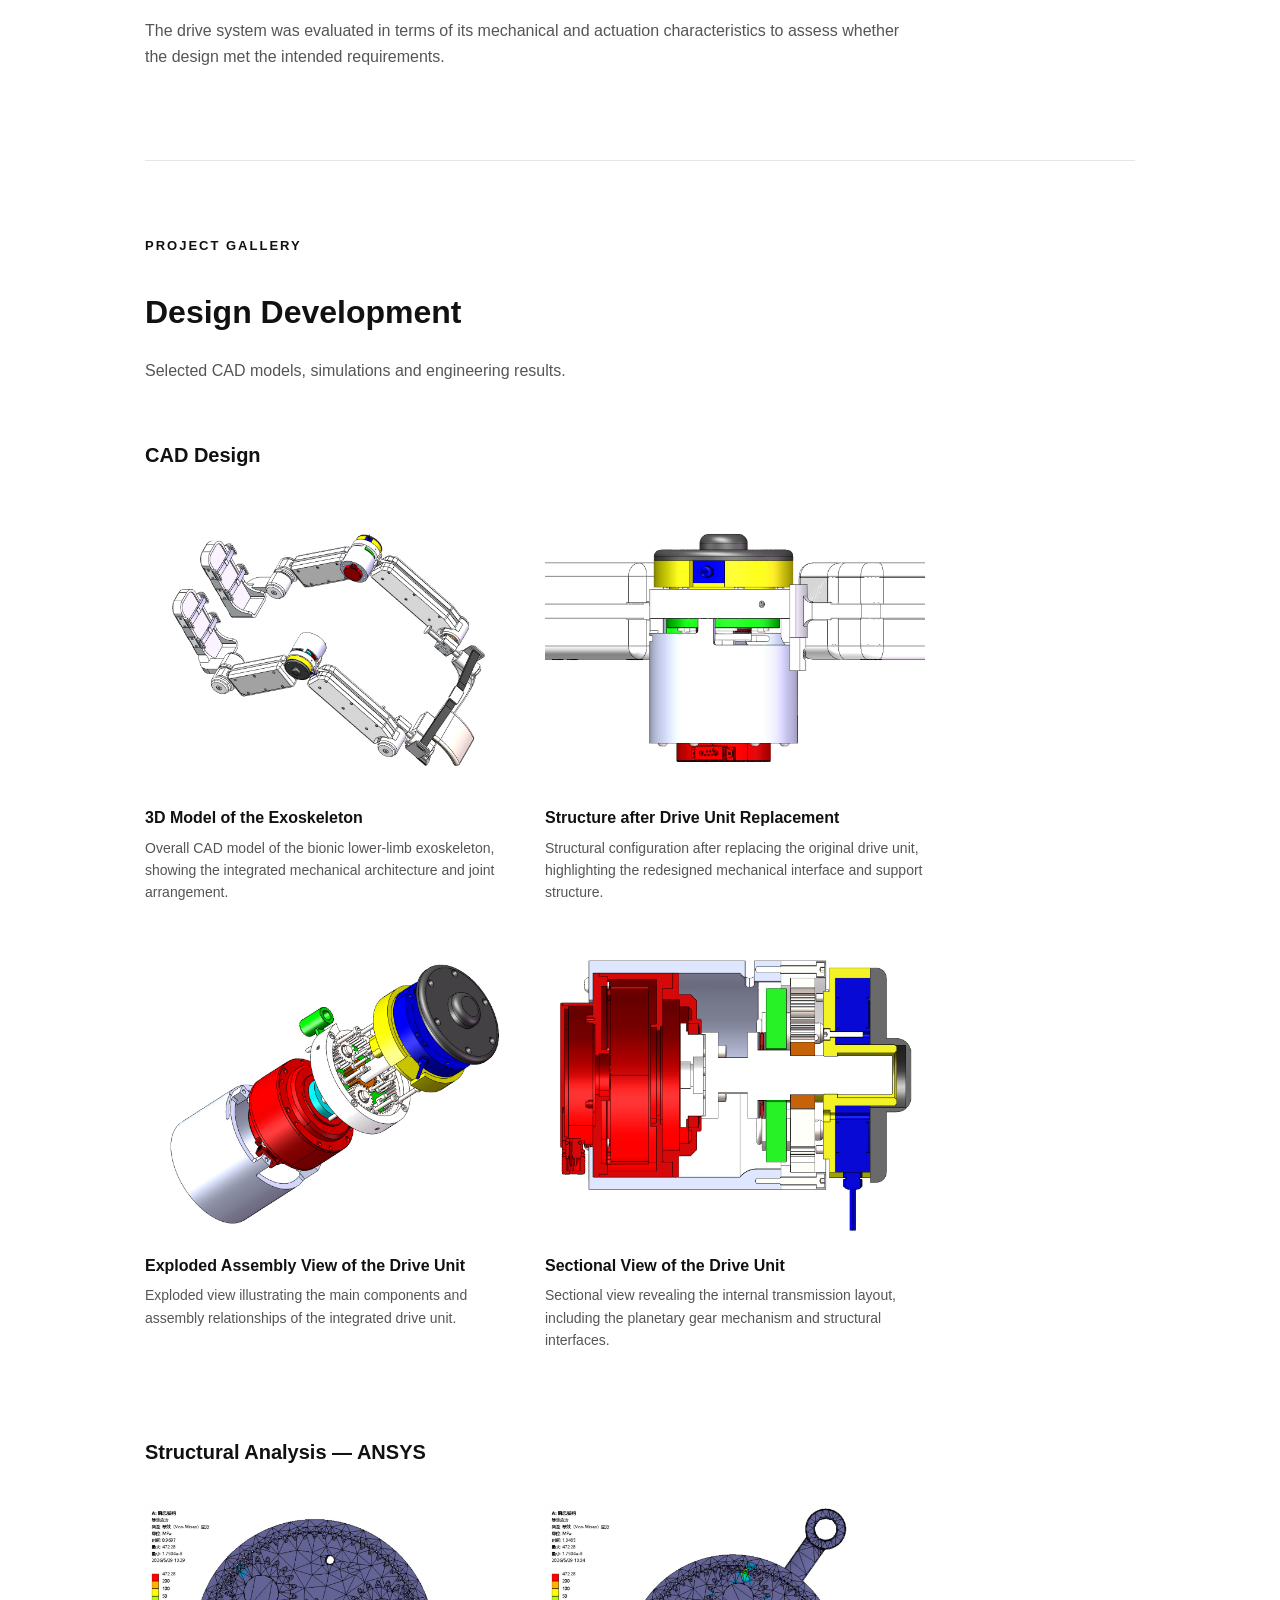
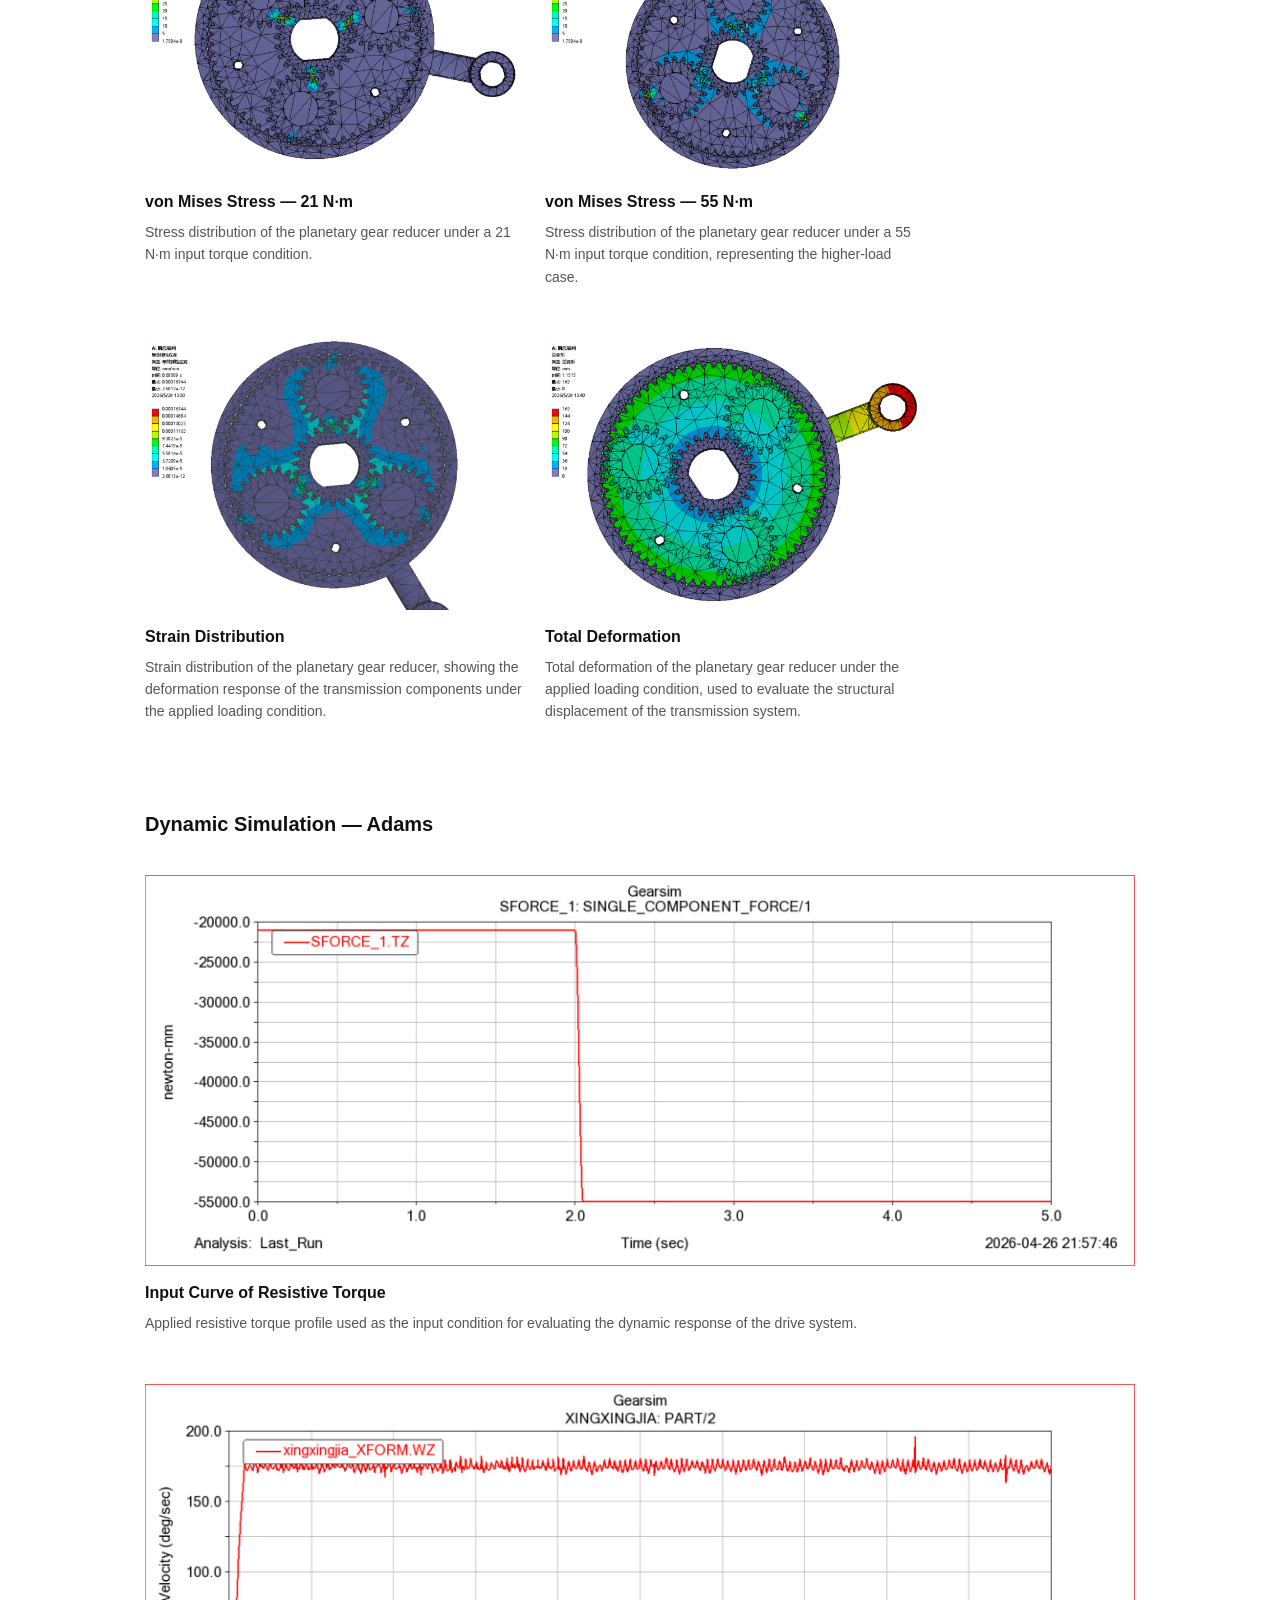
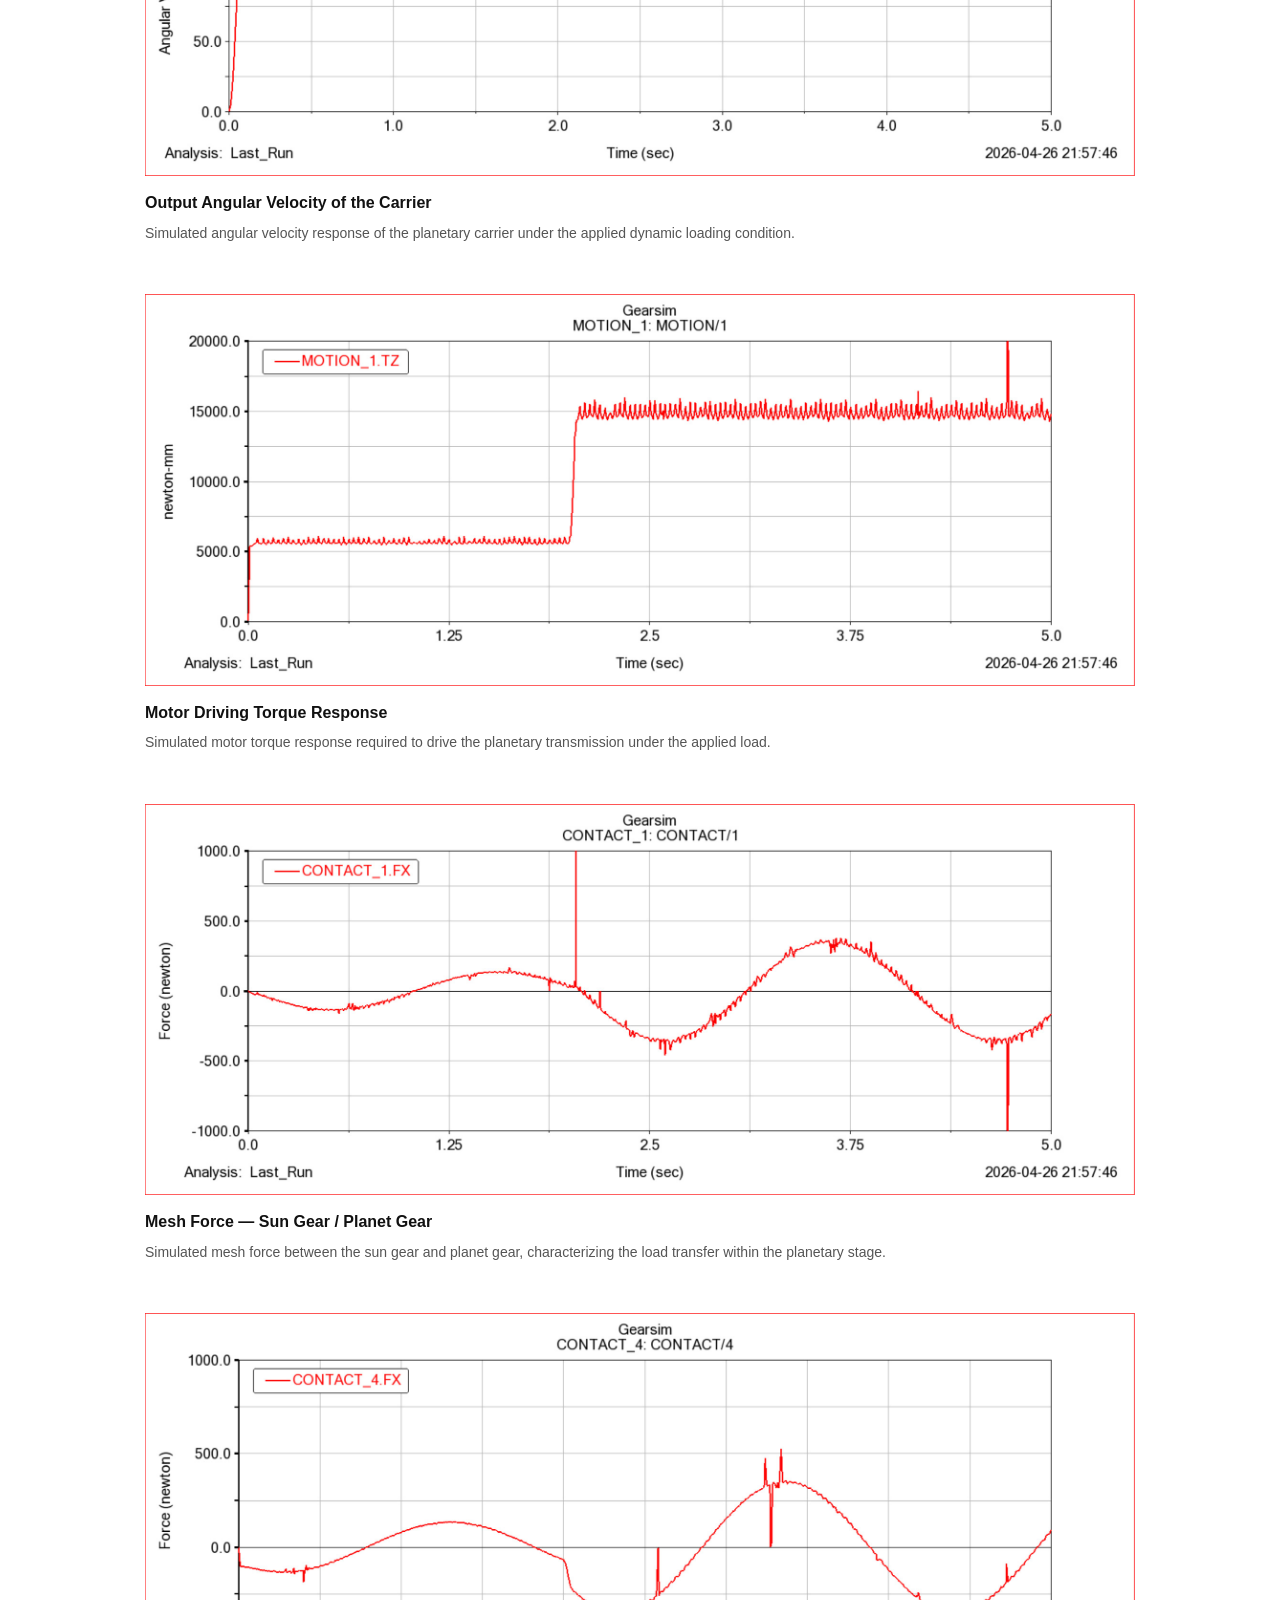
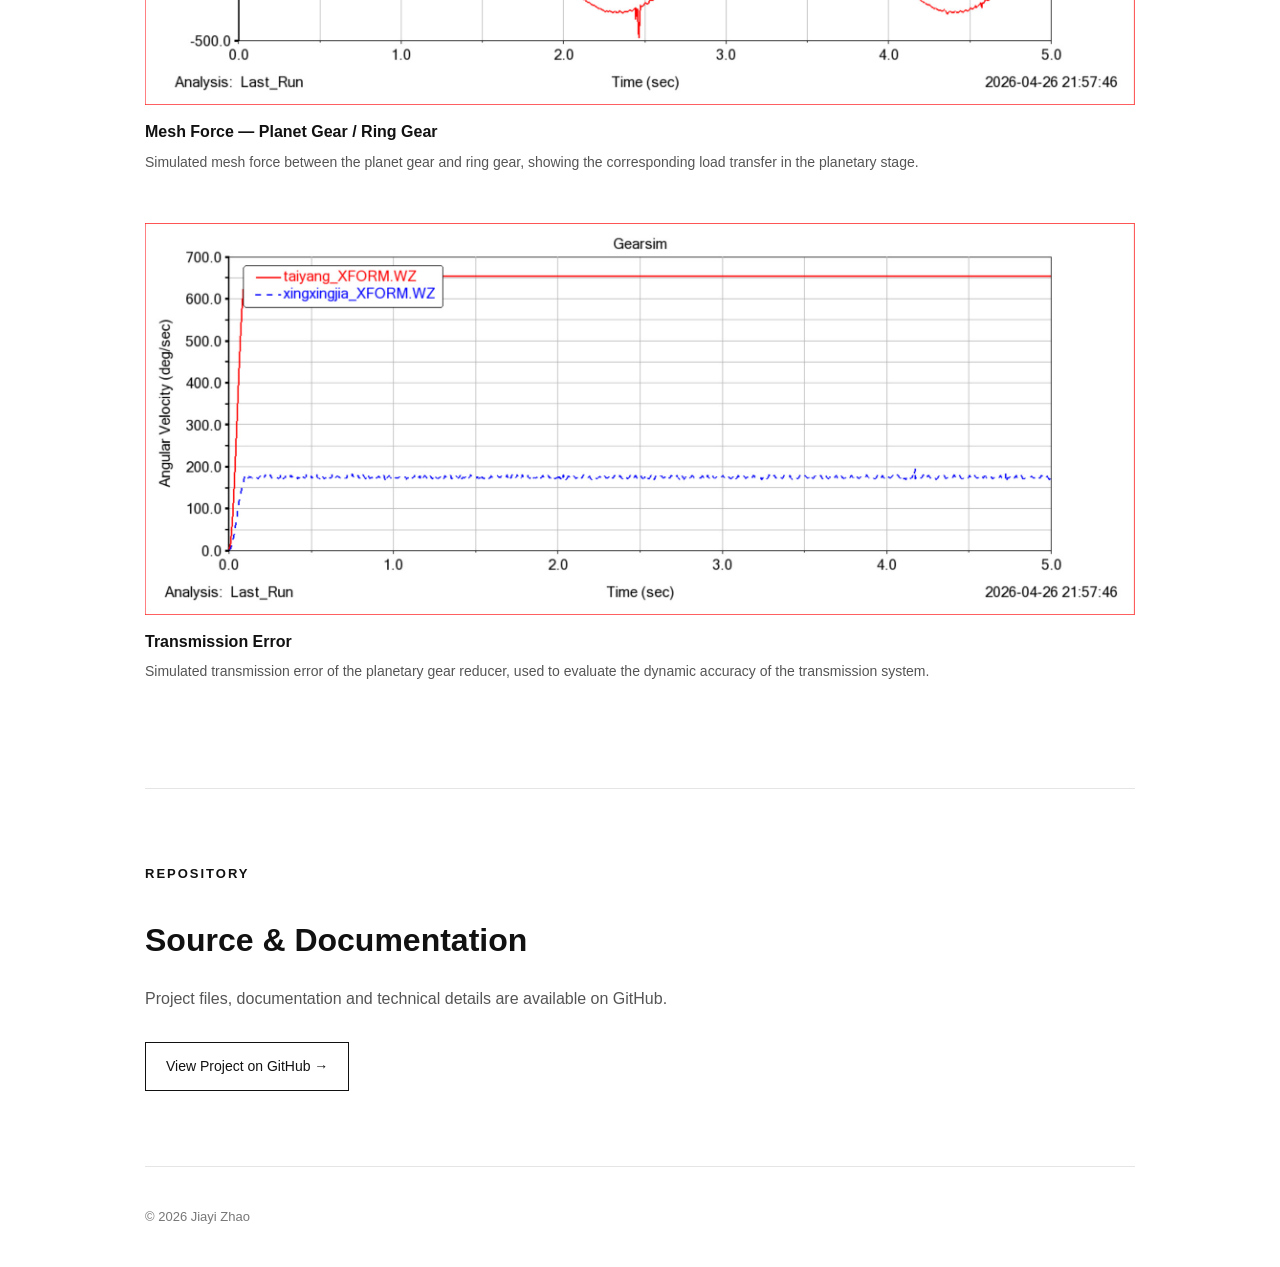
==== commit 33504722: "Prioritize complete projects and add UAV detail page" ====
--- a/exoskeleton.html
+++ b/exoskeleton.html
@@ -237,7 +237,7 @@
     <header class="hero">
 
         <div class="eyebrow">
-            01 / Mechatronics · Robotics
+            03 / Mechatronics · Robotics
         </div>
 
         <h1>
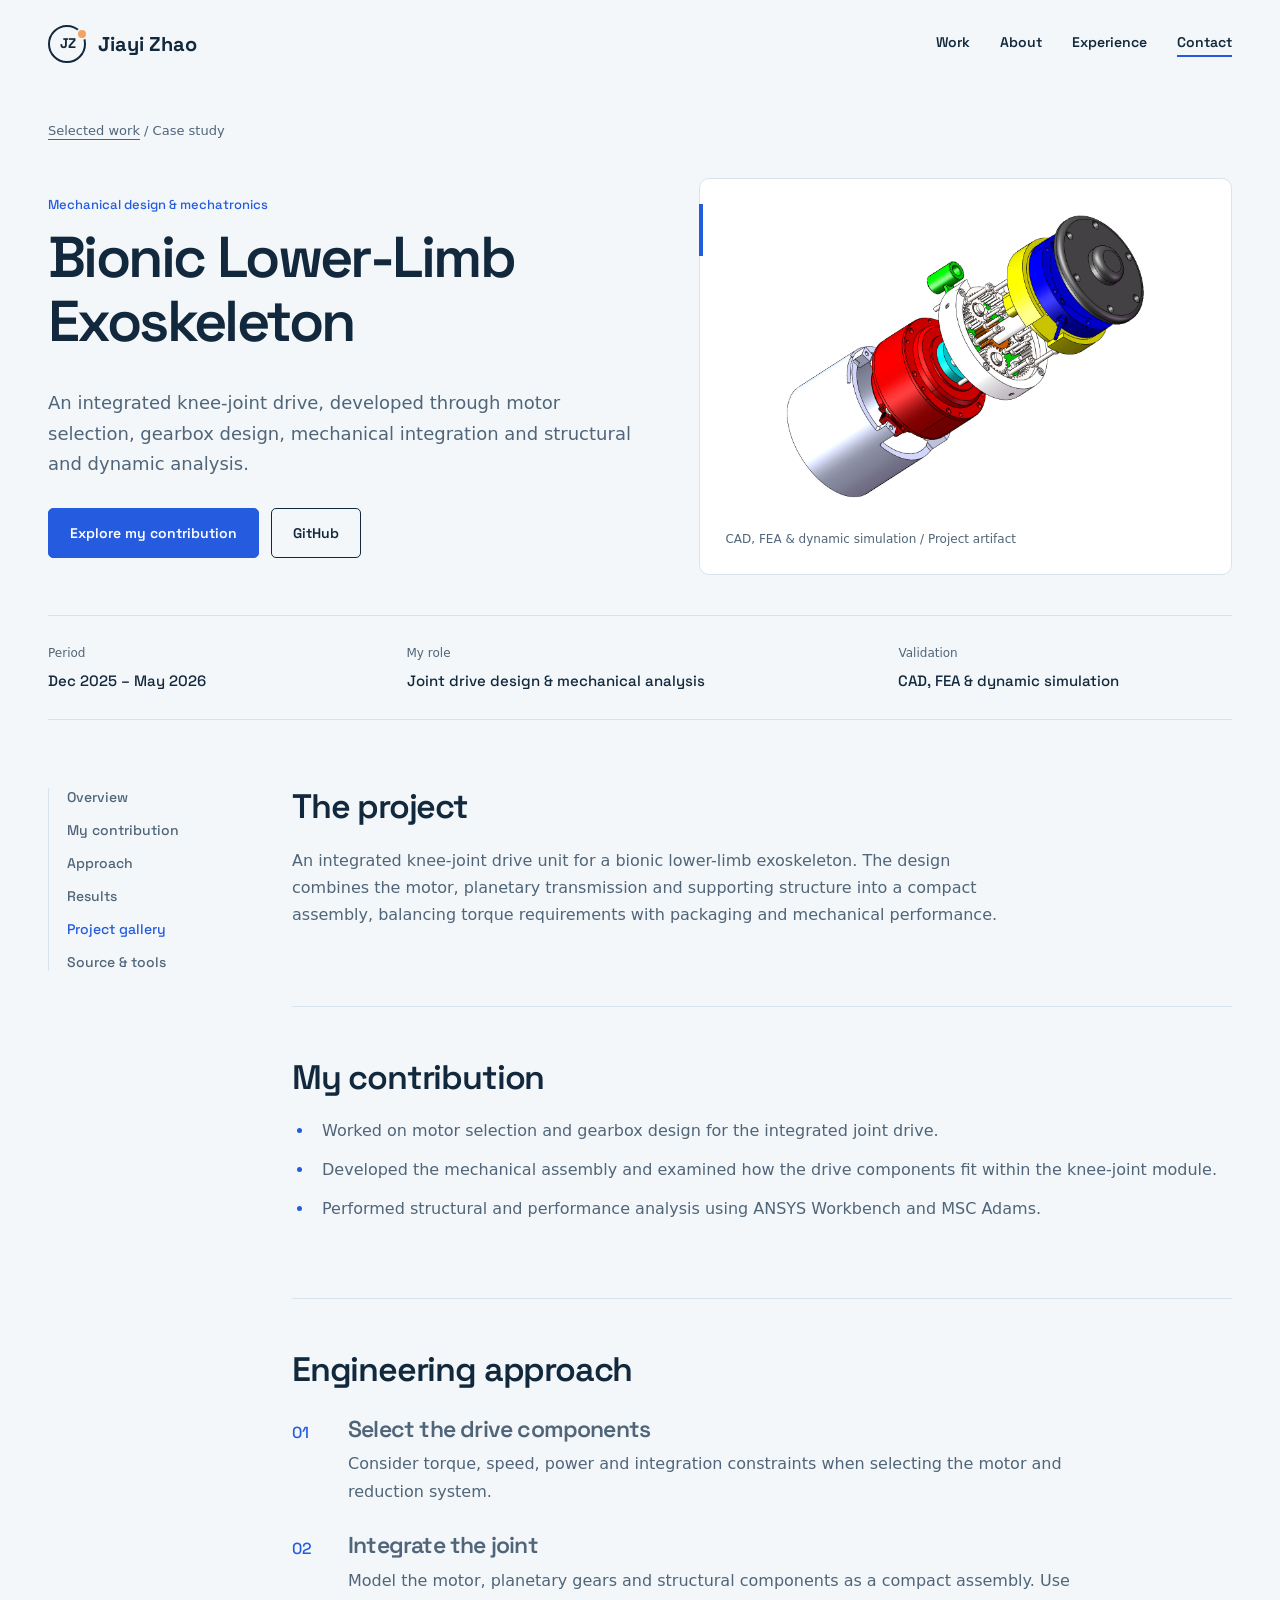
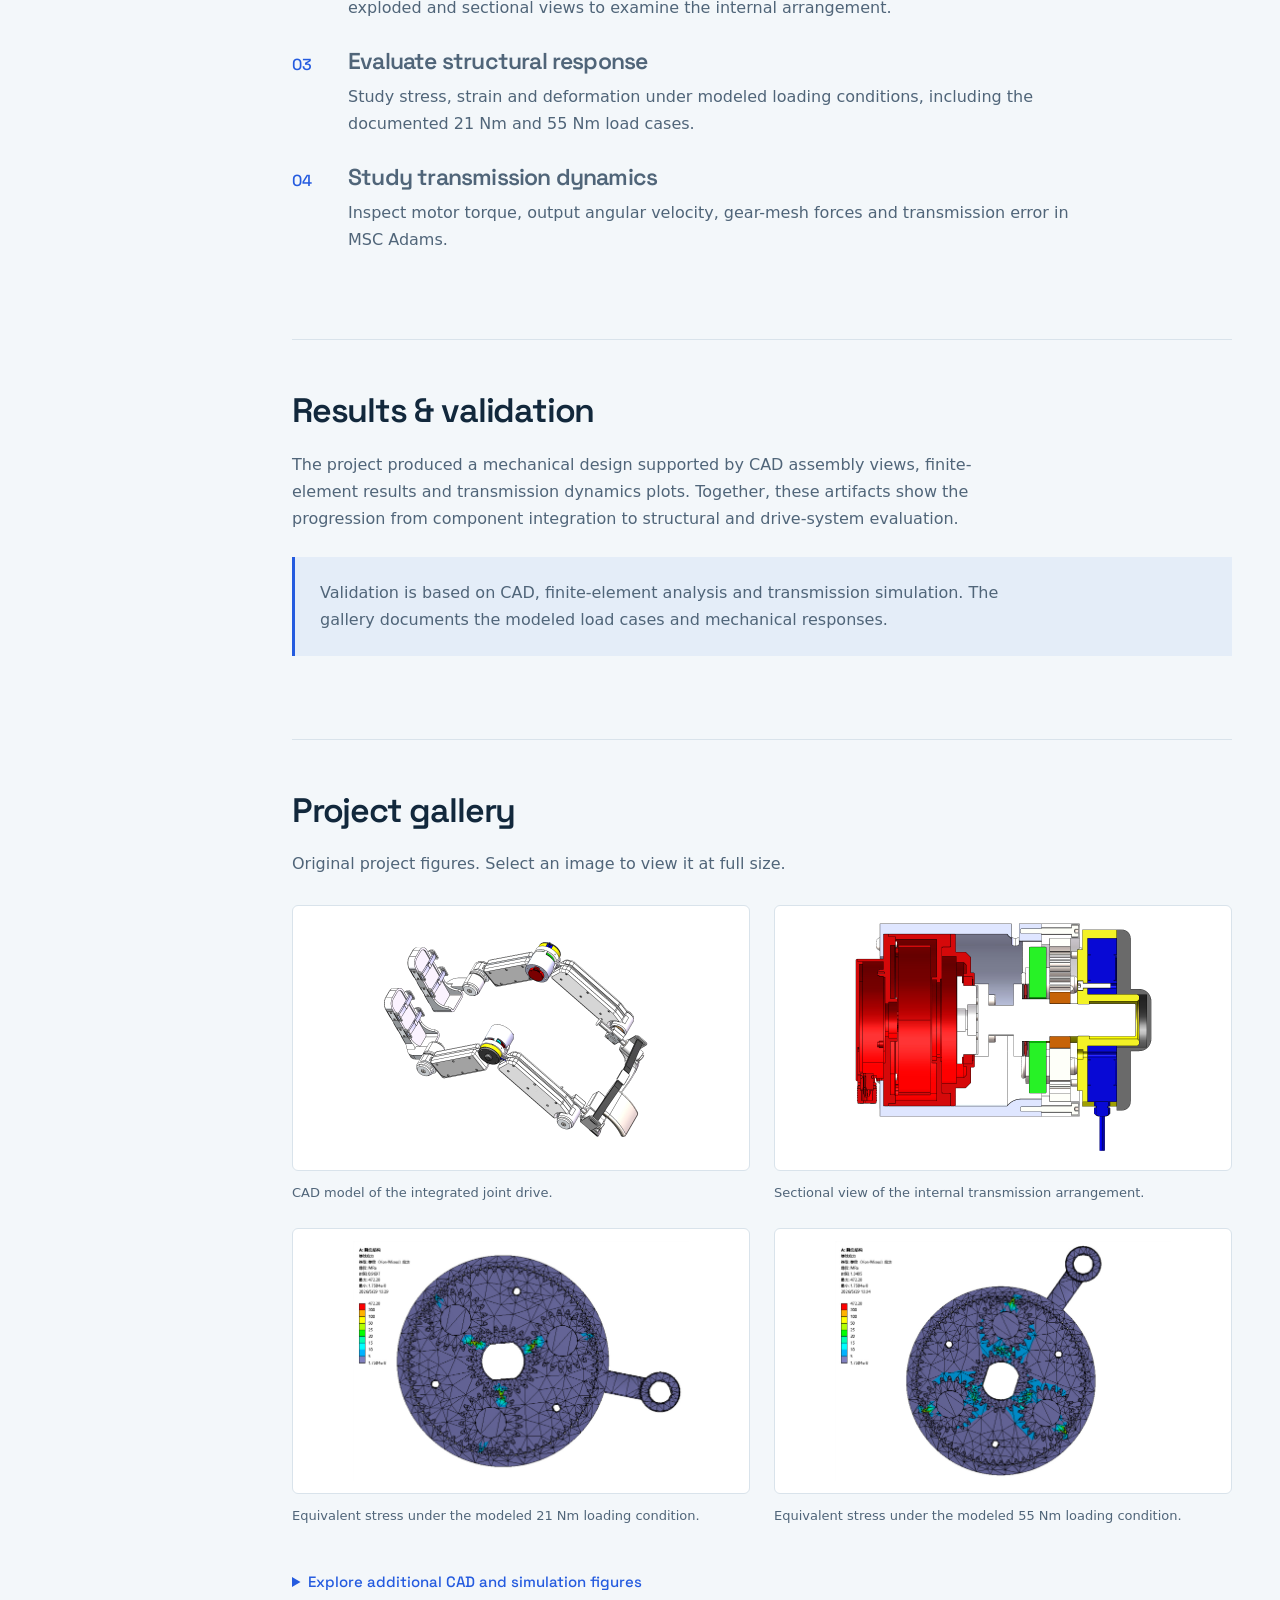
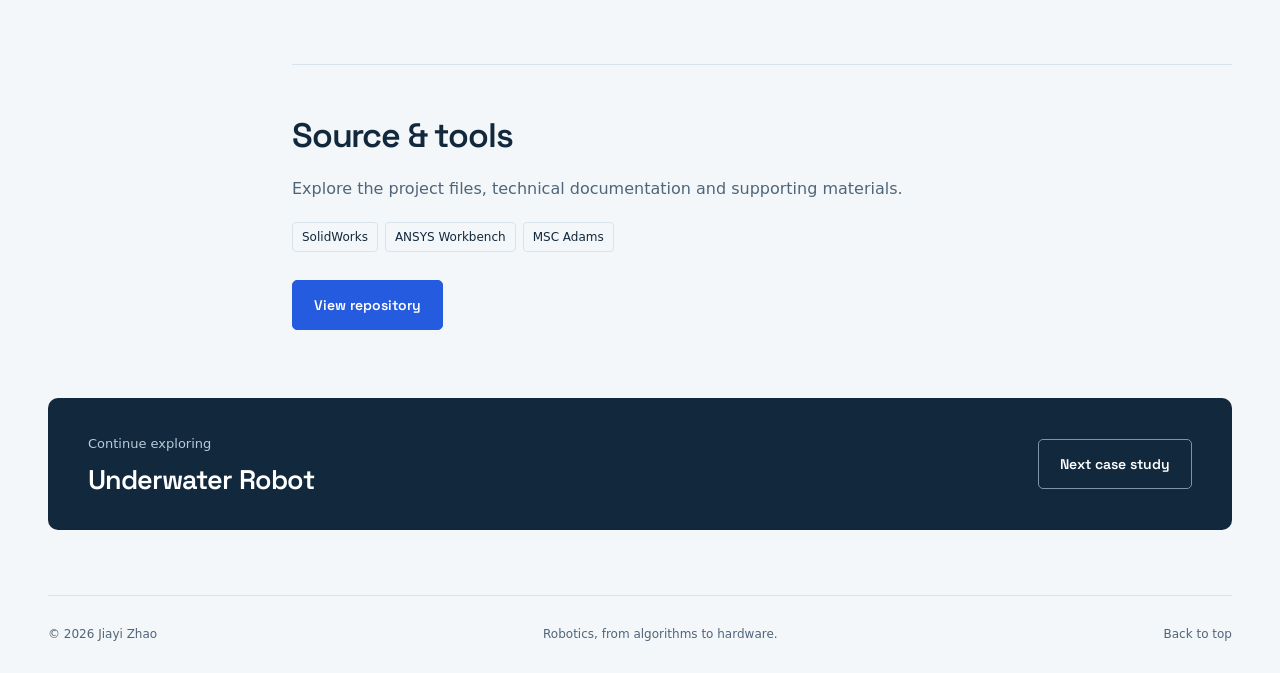
==== commit 2f49de48: "Redesign portfolio with interactive project focus and shared case studies" ====
--- a/exoskeleton.html
+++ b/exoskeleton.html
@@ -1,767 +1,22 @@
-<!DOCTYPE html>
-<html lang="en">
-<head>
-    <meta charset="UTF-8">
-    <meta name="viewport" content="width=device-width, initial-scale=1.0">
-
-    <title>Bionic Lower-Limb Exoskeleton | Jiayi Zhao</title>
-
-    <style>
-        * {
-            box-sizing: border-box;
-        }
-
-        html {
-            scroll-behavior: smooth;
-        }
-
-        body {
-            margin: 0;
-            font-family: Arial, Helvetica, sans-serif;
-            background: #ffffff;
-            color: #111111;
-            line-height: 1.6;
-        }
-
-        a {
-            color: inherit;
-            text-decoration: none;
-        }
-
-        .container {
-            max-width: 1050px;
-            margin: auto;
-            padding: 0 30px;
-        }
-
-        nav {
-            height: 80px;
-            display: flex;
-            align-items: center;
-            justify-content: space-between;
-            border-bottom: 1px solid #e5e5e5;
-        }
-
-        .logo {
-            font-weight: 700;
-            letter-spacing: 1px;
-        }
-
-        .back {
-            font-size: 14px;
-        }
-
-        .back:hover {
-            text-decoration: underline;
-        }
-
-        .hero {
-            padding: 100px 0 70px;
-        }
-
-        .eyebrow {
-            font-size: 13px;
-            font-weight: 700;
-            letter-spacing: 2px;
-            text-transform: uppercase;
-            color: #666666;
-            margin-bottom: 20px;
-        }
-
-        h1 {
-            font-size: clamp(42px, 6vw, 72px);
-            line-height: 1;
-            letter-spacing: -3px;
-            margin: 0 0 30px;
-            max-width: 900px;
-        }
-
-        .intro {
-            max-width: 750px;
-            font-size: 20px;
-            color: #555555;
-        }
-
-        .hero-image {
-            width: 100%;
-            margin-top: 55px;
-            display: block;
-        }
-
-        section {
-            padding: 75px 0;
-            border-top: 1px solid #e5e5e5;
-        }
-
-        .section-label {
-            font-size: 13px;
-            font-weight: 700;
-            letter-spacing: 2px;
-            text-transform: uppercase;
-            margin-bottom: 30px;
-        }
-
-        .content {
-            max-width: 780px;
-        }
-
-        h2 {
-            font-size: 32px;
-            margin: 0 0 20px;
-        }
-
-        h3 {
-            font-size: 20px;
-            margin-top: 35px;
-        }
-
-        p {
-            color: #555555;
-        }
-
-        ul {
-            color: #555555;
-            padding-left: 22px;
-        }
-
-        .specs {
-            display: grid;
-            grid-template-columns: repeat(2, 1fr);
-            gap: 15px;
-            margin-top: 30px;
-        }
-
-        .spec {
-            border: 1px solid #dddddd;
-            padding: 22px;
-        }
-
-        .spec strong {
-            display: block;
-            color: #111111;
-            margin-bottom: 5px;
-        }
-
-        .gallery {
-            display: grid;
-            grid-template-columns: repeat(2, 1fr);
-            gap: 20px;
-            margin-top: 35px;
-        }
-
-        .gallery-title {
-            font-size: 20px;
-            margin-top: 55px;
-            margin-bottom: 20px;
-        }
-
-        .gallery img {
-            width: 100%;
-            height: auto;
-            display: block;
-        }
-        
-        .gallery-item h4 {
-            font-size: 16px;
-            margin-top: 14px;
-            margin-bottom: 6px;
-        }
-
-        .gallery-item p {
-            font-size: 14px;
-            line-height: 1.6;
-            margin-top: 0;
-            margin-bottom: 30px;
-        }
-
-        .analysis-gallery {
-            grid-template-columns: repeat(2, 1fr);
-        }
-
-        .dynamics-gallery {
-            grid-template-columns: 1fr;
-        }
-       
-        /* Duplicate rule removed */
-
-        .github-button {
-            display: inline-block;
-            border: 1px solid #111111;
-            padding: 12px 20px;
-            margin-top: 15px;
-            font-size: 14px;
-        }
-
-        .github-button:hover {
-            background: #111111;
-            color: #ffffff;
-        }
-
-        footer {
-            padding: 40px 0;
-            border-top: 1px solid #e5e5e5;
-            color: #777777;
-            font-size: 13px;
-        }
-
-        @media (max-width: 700px) {
-            .specs,
-            .gallery {
-                grid-template-columns: 1fr;
-            }
-
-            h1 {
-                letter-spacing: -2px;
-            }
-        }
-    </style>
-</head>
-
-<body>
-
-<div class="container">
-
-    <nav>
-        <div class="logo">
-            JIAYI ZHAO
-        </div>
-
-        <a class="back" href="index.html">
-            ← Back to Projects
-        </a>
-    </nav>
-
-
-    <!-- HERO -->
-
-    <header class="hero">
-
-        <div class="eyebrow">
-            03 / Mechatronics · Robotics
-        </div>
-
-        <h1>
-            Bionic Lower-Limb Exoskeleton
-        </h1>
-
-        <p class="intro">
-            Design and performance analysis of an integrated knee
-            joint drive unit for a bionic lower-limb exoskeleton.
-        </p>
-
-        <img
-            class="hero-image"
-            src="images/exoskeleton.jpg"
-            alt="Bionic Lower-Limb Exoskeleton"
-        >
-
-    </header>
-
-
-    <!-- OVERVIEW -->
-
-    <section>
-
-        <div class="section-label">
-            Overview
-        </div>
-
-        <div class="content">
-
-            <h2>
-                Integrated Joint Drive Unit
-            </h2>
-
-            <p>
-                This project focused on the mechanical and drive-system
-                design of an integrated knee joint for a bionic
-                lower-limb exoskeleton.
-            </p>
-
-            <p>
-                The work included actuator selection, gearbox design,
-                mechanical integration and structural and performance
-                analysis of the joint drive system.
-            </p>
-
-        </div>
-
-    </section>
-
-
-    <!-- OBJECTIVE -->
-
-    <section>
-
-        <div class="section-label">
-            Objective
-        </div>
-
-        <div class="content">
-
-            <h2>
-                Design Goals
-            </h2>
-
-            <ul>
-                <li>Develop an integrated knee joint drive unit.</li>
-                <li>Select a suitable motor and transmission system.</li>
-                <li>Evaluate structural performance of the mechanical design.</li>
-                <li>Analyse the drive system under relevant operating conditions.</li>
-                <li>Balance torque, size, mass and mechanical performance.</li>
-            </ul>
-
-        </div>
-
-    </section>
-
-
-    <!-- SYSTEM DESIGN -->
-
-    <section>
-
-        <div class="section-label">
-            System Design
-        </div>
-
-        <div class="content">
-
-            <h2>
-                Mechanical Architecture
-            </h2>
-
-            <p>
-                The joint was designed as an integrated actuator module,
-                combining the motor, transmission mechanism and structural
-                components into a compact mechanical assembly.
-            </p>
-
-            <div class="specs">
-
-                <div class="spec">
-                    <strong>Actuation</strong>
-                    Electric motor drive
-                </div>
-
-                <div class="spec">
-                    <strong>Transmission</strong>
-                    Gear reduction system
-                </div>
-
-                <div class="spec">
-                    <strong>Application</strong>
-                    Bionic lower-limb exoskeleton
-                </div>
-
-                <div class="spec">
-                    <strong>Analysis</strong>
-                    Structural & performance analysis
-                </div>
-
-            </div>
-
-        </div>
-
-    </section>
-
-
-    <!-- ENGINEERING -->
-
-    <section>
-
-        <div class="section-label">
-            Engineering Work
-        </div>
-
-        <div class="content">
-
-            <h2>
-                Design & Analysis
-            </h2>
-
-            <h3>
-                Motor Selection
-            </h3>
-
-            <p>
-                Motor selection was carried out according to the required
-                torque, speed, power and integration constraints of the
-                knee joint.
-            </p>
-
-            <h3>
-                Gearbox Design
-            </h3>
-
-            <p>
-                The transmission system was designed to provide the required
-                output torque while maintaining a compact and practical
-                actuator architecture.
-            </p>
-
-            <h3>
-                Structural Analysis
-            </h3>
-
-            <p>
-                Structural analysis was performed to evaluate the mechanical
-                behaviour of the joint components and identify potential
-                design constraints.
-            </p>
-
-            <h3>
-                Performance Analysis
-            </h3>
-
-            <p>
-                The drive system was evaluated in terms of its mechanical
-                and actuation characteristics to assess whether the design
-                met the intended requirements.
-            </p>
-
-        </div>
-
-    </section>
-
-
-    <!-- GALLERY -->
-
-    <section>
-
-        <div class="section-label">
-            Project Gallery
-        </div>
-
-        <div class="content">
-
-            <h2>
-                Design Development
-            </h2>
-
-            <p>
-                Selected CAD models, simulations and engineering results.
-            </p>
-
-            <h3 class="gallery-title">
-                CAD Design
-            </h3>
-
-            <div class="gallery cad-gallery">
-
-                <div class="gallery-item">
-
-                    <img
-                        src="images/exoskeleton/cad-model.jpg"
-                        alt="3D Model of the Exoskeleton"
-                    >
-
-                    <h4>
-                        3D Model of the Exoskeleton
-                    </h4>
-
-                    <p>
-                        Overall CAD model of the bionic lower-limb exoskeleton,
-                        showing the integrated mechanical architecture and joint arrangement.
-                    </p>
-
-                </div>
-
-                <div class="gallery-item">
-
-                    <img
-                        src="images/exoskeleton/structure-replacement.jpg"
-                        alt="Structure after Drive Unit Replacement"
-                    >
-
-                    <h4>
-                        Structure after Drive Unit Replacement
-                    </h4>
-
-                    <p>
-                        Structural configuration after replacing the original drive unit,
-                        highlighting the redesigned mechanical interface and support structure.
-                    </p>
-
-                </div>
-
-                <div class="gallery-item">
-
-                    <img
-                        src="images/exoskeleton/exploded-assembly.jpg"
-                        alt="Exploded Assembly View of the Drive Unit"
-                    >
-
-                    <h4>
-                        Exploded Assembly View of the Drive Unit
-                    </h4>
-
-                    <p>
-                        Exploded view illustrating the main components and assembly
-                        relationships of the integrated drive unit.
-                    </p>
-
-                </div>
-
-                <div class="gallery-item">
-
-                    <img
-                        src="images/exoskeleton/sectional-view.jpg"
-                        alt="Sectional View of the Drive Unit"
-                    >
-
-                    <h4>
-                        Sectional View of the Drive Unit
-                    </h4>
-
-                    <p>
-                        Sectional view revealing the internal transmission layout,
-                        including the planetary gear mechanism and structural interfaces.
-                    </p>
-
-                </div>
-
-            </div>
-
-            <h3 class="gallery-title">
-                Structural Analysis — ANSYS
-            </h3>
-
-            <div class="gallery analysis-gallery">
-
-                <div class="gallery-item">
-
-                    <img
-                        src="images/exoskeleton/ansys-von-mises-21nm.jpg"
-                        alt="von Mises Stress Distribution at 21 N·m"
-                    >
-
-                    <h4>
-                        von Mises Stress — 21 N·m
-                    </h4>
-
-                    <p>
-                        Stress distribution of the planetary gear reducer under a
-                        21 N·m input torque condition.
-                    </p>
-
-                </div>
-
-                <div class="gallery-item">
-
-                    <img
-                        src="images/exoskeleton/ansys-von-mises-55nm.jpg"
-                        alt="von Mises Stress Distribution at 55 N·m"
-                    >
-
-                    <h4>
-                        von Mises Stress — 55 N·m
-                    </h4>
-
-                    <p>
-                        Stress distribution of the planetary gear reducer under a
-                        55 N·m input torque condition, representing the higher-load case.
-                    </p>
-
-                </div>
-
-                <div class="gallery-item">
-
-                    <img
-                        src="images/exoskeleton/ansys-strain.jpg"
-                        alt="Strain Distribution of the Planetary Gear Reducer"
-                    >
-
-                    <h4>
-                        Strain Distribution
-                    </h4>
-
-                    <p>
-                        Strain distribution of the planetary gear reducer,
-                        showing the deformation response of the transmission components
-                        under the applied loading condition.
-                    </p>
-
-                </div>
-
-                <div class="gallery-item">
-
-                    <img
-                        src="images/exoskeleton/ansys-total-deformation.jpg"
-                        alt="Total Deformation Distribution of the Planetary Gear Reducer"
-                    >
-
-                    <h4>
-                        Total Deformation
-                    </h4>
-
-                    <p>
-                        Total deformation of the planetary gear reducer under the
-                        applied loading condition, used to evaluate the structural
-                        displacement of the transmission system.
-                    </p>
-
-                </div>
-
-            </div>
-
-        </div>
-
-        <h3 class="gallery-title">
-            Dynamic Simulation — Adams
-        </h3>
-
-        <div class="gallery dynamics-gallery">
-
-            <div class="gallery-item">
-
-                <img
-                    src="images/exoskeleton/adams-input-torque.jpg"
-                    alt="Input Curve of Resistive Torque"
-                >
-
-                <h4>
-                    Input Curve of Resistive Torque
-                </h4>
-
-                <p>
-                    Applied resistive torque profile used as the input condition
-                    for evaluating the dynamic response of the drive system.
-                </p>
-
-            </div>
-
-            <div class="gallery-item">
-
-                <img
-                    src="images/exoskeleton/adams-output-velocity.jpg"
-                    alt="Output Angular Velocity of the Carrier"
-                >
-
-                <h4>
-                    Output Angular Velocity of the Carrier
-                </h4>
-
-                <p>
-                    Simulated angular velocity response of the planetary carrier
-                    under the applied dynamic loading condition.
-                </p>
-
-            </div>
-
-            <div class="gallery-item">
-
-                <img
-                    src="images/exoskeleton/adams-motor-torque.jpg"
-                    alt="Motor Driving Torque Response"
-                >
-
-                <h4>
-                    Motor Driving Torque Response
-                </h4>
-
-                <p>
-                    Simulated motor torque response required to drive the
-                    planetary transmission under the applied load.
-                </p>
-
-            </div>
-
-            <div class="gallery-item">
-
-                <img
-                    src="images/exoskeleton/adams-sun-planet-force.jpg"
-                    alt="Mesh Force Between Sun Gear and Planet Gear"
-                >
-
-                <h4>
-                    Mesh Force — Sun Gear / Planet Gear
-                </h4>
-
-                <p>
-                    Simulated mesh force between the sun gear and planet gear,
-                    characterizing the load transfer within the planetary stage.
-                </p>
-
-            </div>
-
-            <div class="gallery-item">
-
-                <img
-                    src="images/exoskeleton/adams-planet-ring-force.jpg"
-                    alt="Mesh Force Between Planet Gear and Ring Gear"
-                >
-
-                <h4>
-                    Mesh Force — Planet Gear / Ring Gear
-                </h4>
-
-                <p>
-                    Simulated mesh force between the planet gear and ring gear,
-                    showing the corresponding load transfer in the planetary stage.
-                </p>
-
-            </div>
-
-            <div class="gallery-item">
-
-                <img
-                    src="images/exoskeleton/adams-transmission-error.jpg"
-                    alt="Transmission Error"
-                >
-
-                <h4>
-                    Transmission Error
-                </h4>
-
-                <p>
-                    Simulated transmission error of the planetary gear reducer,
-                    used to evaluate the dynamic accuracy of the transmission system.
-                </p>
-
-            </div>
-
-        </div>
-
-    </section>
-
-
-    <!-- GITHUB -->
-
-    <section>
-
-        <div class="section-label">
-            Repository
-        </div>
-
-        <div class="content">
-
-            <h2>
-                Source & Documentation
-            </h2>
-
-            <p>
-                Project files, documentation and technical details are
-                available on GitHub.
-            </p>
-
-            <a
-                class="github-button"
-                href="https://github.com/OftenMissYi/Bionic-Lower-Limb-Exoskeleton-Integrated-Joint"
-                target="_blank"
-            >
-                View Project on GitHub →
-            </a>
-
-        </div>
-
-    </section>
-
-
-    <footer>
-        © 2026 Jiayi Zhao
-    </footer>
-
-</div>
-
-</body>
-</html>
+<!doctype html>
+<html lang="en"><head><meta charset="utf-8"><meta name="viewport" content="width=device-width, initial-scale=1">
+<title>Bionic Lower-Limb Exoskeleton | Jiayi Zhao</title><meta name="description" content="An integrated knee-joint drive, developed through motor selection, gearbox design, mechanical integration and structural and dynamic analysis.">
+<meta name="theme-color" content="#12283c"><link rel="canonical" href="https://oftenmissyi.github.io/exoskeleton.html">
+<meta property="og:title" content="Bionic Lower-Limb Exoskeleton | Jiayi Zhao"><meta property="og:description" content="An integrated knee-joint drive, developed through motor selection, gearbox design, mechanical integration and structural and dynamic analysis."><meta property="og:type" content="website">
+<link rel="icon" href="assets/favicon.svg" type="image/svg+xml"><link rel="preload" href="assets/space-grotesk.ttf" as="font" type="font/ttf" crossorigin>
+<link rel="stylesheet" href="assets/site.css"><script src="assets/site.js" defer></script></head><body>
+<a class="skip" href="#main">Skip to content</a><header class="site-header wrap">
+<a href="index.html" class="brand" aria-label="Jiayi Zhao home"><span class="brand-mark" aria-hidden="true">JZ</span>Jiayi Zhao</a>
+<button class="menu-toggle" type="button" aria-controls="navigation" aria-expanded="false">Menu</button>
+<nav class="nav-links" id="navigation" aria-label="Main navigation"><a href="index.html#projects" class="">Work</a><a href="index.html#about" class="">About</a><a href="index.html#experience" class="">Experience</a><a href="index.html#contact" class="nav-contact">Contact</a></nav></header>
+<main id="main"><div class="wrap"><div class="breadcrumb"><a href="index.html#projects" class="">Selected work</a> / Case study</div>
+<div class="case-hero"><div><div class="category">Mechanical design &amp; mechatronics</div><h1>Bionic Lower-Limb Exoskeleton</h1><p class="intro">An integrated knee-joint drive, developed through motor selection, gearbox design, mechanical integration and structural and dynamic analysis.</p><div class="buttons"><a href="#contribution" class="button primary">Explore my contribution</a><a href="https://github.com/OftenMissYi/Bionic-Lower-Limb-Exoskeleton-Integrated-Joint" class="button" target="_blank" rel="noopener noreferrer">GitHub</a></div></div>
+<figure class="case-cover"><img src="images/exoskeleton/exploded-assembly.jpg" alt="Exploded mechanical assembly of the exoskeleton integrated joint" fetchpriority="high"><figcaption>CAD, FEA &amp; dynamic simulation / Project artifact</figcaption></figure></div>
+<dl class="case-facts"><div><dt>Period</dt><dd>Dec 2025 – May 2026</dd></div><div><dt>My role</dt><dd>Joint drive design &amp; mechanical analysis</dd></div><div><dt>Validation</dt><dd>CAD, FEA &amp; dynamic simulation</dd></div></dl><div class="case-layout"><nav class="case-nav" aria-label="On this page"><a href="#overview" class="">Overview</a><a href="#contribution" class="">My contribution</a><a href="#approach" class="">Approach</a><a href="#results" class="">Results</a><a href="#gallery" class="">Project gallery</a><a href="#resources" class="">Source &amp; tools</a></nav><div>
+<section id="overview" class="case-section"><h2>The project</h2><p>An integrated knee-joint drive unit for a bionic lower-limb exoskeleton. The design combines the motor, planetary transmission and supporting structure into a compact assembly, balancing torque requirements with packaging and mechanical performance.</p></section>
+<section id="contribution" class="case-section"><h2>My contribution</h2><ul class="contribution-list"><li>Worked on motor selection and gearbox design for the integrated joint drive.</li><li>Developed the mechanical assembly and examined how the drive components fit within the knee-joint module.</li><li>Performed structural and performance analysis using ANSYS Workbench and MSC Adams.</li></ul></section>
+<section id="approach" class="case-section"><h2>Engineering approach</h2><ol class="steps"><li><h3>Select the drive components</h3><p>Consider torque, speed, power and integration constraints when selecting the motor and reduction system.</p></li><li><h3>Integrate the joint</h3><p>Model the motor, planetary gears and structural components as a compact assembly. Use exploded and sectional views to examine the internal arrangement.</p></li><li><h3>Evaluate structural response</h3><p>Study stress, strain and deformation under modeled loading conditions, including the documented 21 Nm and 55 Nm load cases.</p></li><li><h3>Study transmission dynamics</h3><p>Inspect motor torque, output angular velocity, gear-mesh forces and transmission error in MSC Adams.</p></li></ol></section>
+<section id="results" class="case-section"><h2>Results & validation</h2><p>The project produced a mechanical design supported by CAD assembly views, finite-element results and transmission dynamics plots. Together, these artifacts show the progression from component integration to structural and drive-system evaluation.</p><div class="result-note"><p>Validation is based on CAD, finite-element analysis and transmission simulation. The gallery documents the modeled load cases and mechanical responses.</p></div></section>
+<section id="gallery" class="case-section"><h2>Project gallery</h2><p class="small-note">Original project figures. Select an image to view it at full size.</p><div class="gallery"><figure class=""><a href="images/exoskeleton/cad-model.jpg" target="_blank" rel="noopener noreferrer" aria-label="Open full-size image: CAD model of the integrated joint drive."><img src="images/exoskeleton/cad-model.jpg" alt="CAD model of the integrated joint drive." loading="lazy" decoding="async"></a><figcaption>CAD model of the integrated joint drive.</figcaption></figure><figure class=""><a href="images/exoskeleton/sectional-view.jpg" target="_blank" rel="noopener noreferrer" aria-label="Open full-size image: Sectional view of the internal transmission arrangement."><img src="images/exoskeleton/sectional-view.jpg" alt="Sectional view of the internal transmission arrangement." loading="lazy" decoding="async"></a><figcaption>Sectional view of the internal transmission arrangement.</figcaption></figure><figure class=""><a href="images/exoskeleton/ansys-von-mises-21nm.jpg" target="_blank" rel="noopener noreferrer" aria-label="Open full-size image: Equivalent stress under the modeled 21 Nm loading condition."><img src="images/exoskeleton/ansys-von-mises-21nm.jpg" alt="Equivalent stress under the modeled 21 Nm loading condition." loading="lazy" decoding="async"></a><figcaption>Equivalent stress under the modeled 21 Nm loading condition.</figcaption></figure><figure class=""><a href="images/exoskeleton/ansys-von-mises-55nm.jpg" target="_blank" rel="noopener noreferrer" aria-label="Open full-size image: Equivalent stress under the modeled 55 Nm loading condition."><img src="images/exoskeleton/ansys-von-mises-55nm.jpg" alt="Equivalent stress under the modeled 55 Nm loading condition." loading="lazy" decoding="async"></a><figcaption>Equivalent stress under the modeled 55 Nm loading condition.</figcaption></figure></div><details class="gallery-extra"><summary>Explore additional CAD and simulation figures</summary><div class="gallery"><figure class=""><a href="images/exoskeleton/structure-replacement.jpg" target="_blank" rel="noopener noreferrer" aria-label="Open full-size image: Structural design and component arrangement."><img src="images/exoskeleton/structure-replacement.jpg" alt="Structural design and component arrangement." loading="lazy" decoding="async"></a><figcaption>Structural design and component arrangement.</figcaption></figure><figure class=""><a href="images/exoskeleton/exploded-assembly.jpg" target="_blank" rel="noopener noreferrer" aria-label="Open full-size image: Exploded view of the joint assembly."><img src="images/exoskeleton/exploded-assembly.jpg" alt="Exploded view of the joint assembly." loading="lazy" decoding="async"></a><figcaption>Exploded view of the joint assembly.</figcaption></figure><figure class=""><a href="images/exoskeleton/ansys-total-deformation.jpg" target="_blank" rel="noopener noreferrer" aria-label="Open full-size image: Finite-element total deformation."><img src="images/exoskeleton/ansys-total-deformation.jpg" alt="Finite-element total deformation." loading="lazy" decoding="async"></a><figcaption>Finite-element total deformation.</figcaption></figure><figure class=""><a href="images/exoskeleton/ansys-strain.jpg" target="_blank" rel="noopener noreferrer" aria-label="Open full-size image: Finite-element strain distribution."><img src="images/exoskeleton/ansys-strain.jpg" alt="Finite-element strain distribution." loading="lazy" decoding="async"></a><figcaption>Finite-element strain distribution.</figcaption></figure><figure class=""><a href="images/exoskeleton/adams-input-torque.jpg" target="_blank" rel="noopener noreferrer" aria-label="Open full-size image: Applied dynamic input torque."><img src="images/exoskeleton/adams-input-torque.jpg" alt="Applied dynamic input torque." loading="lazy" decoding="async"></a><figcaption>Applied dynamic input torque.</figcaption></figure><figure class=""><a href="images/exoskeleton/adams-output-velocity.jpg" target="_blank" rel="noopener noreferrer" aria-label="Open full-size image: Planetary carrier output angular velocity."><img src="images/exoskeleton/adams-output-velocity.jpg" alt="Planetary carrier output angular velocity." loading="lazy" decoding="async"></a><figcaption>Planetary carrier output angular velocity.</figcaption></figure><figure class=""><a href="images/exoskeleton/adams-motor-torque.jpg" target="_blank" rel="noopener noreferrer" aria-label="Open full-size image: Motor driving torque response."><img src="images/exoskeleton/adams-motor-torque.jpg" alt="Motor driving torque response." loading="lazy" decoding="async"></a><figcaption>Motor driving torque response.</figcaption></figure><figure class=""><a href="images/exoskeleton/adams-sun-planet-force.jpg" target="_blank" rel="noopener noreferrer" aria-label="Open full-size image: Sun / planet gear mesh force."><img src="images/exoskeleton/adams-sun-planet-force.jpg" alt="Sun / planet gear mesh force." loading="lazy" decoding="async"></a><figcaption>Sun / planet gear mesh force.</figcaption></figure><figure class=""><a href="images/exoskeleton/adams-planet-ring-force.jpg" target="_blank" rel="noopener noreferrer" aria-label="Open full-size image: Planet / ring gear mesh force."><img src="images/exoskeleton/adams-planet-ring-force.jpg" alt="Planet / ring gear mesh force." loading="lazy" decoding="async"></a><figcaption>Planet / ring gear mesh force.</figcaption></figure><figure class=""><a href="images/exoskeleton/adams-transmission-error.jpg" target="_blank" rel="noopener noreferrer" aria-label="Open full-size image: Simulated transmission error."><img src="images/exoskeleton/adams-transmission-error.jpg" alt="Simulated transmission error." loading="lazy" decoding="async"></a><figcaption>Simulated transmission error.</figcaption></figure></div></details></section>
+<section id="resources" class="case-section"><h2>Source & tools</h2><p>Explore the project files, technical documentation and supporting materials.</p><div class="tags"><span>SolidWorks</span><span>ANSYS Workbench</span><span>MSC Adams</span></div><div class="buttons"><a href="https://github.com/OftenMissYi/Bionic-Lower-Limb-Exoskeleton-Integrated-Joint" class="button primary" target="_blank" rel="noopener noreferrer">View repository</a></div></section>
+</div></div><aside class="case-bottom"><div><p>Continue exploring</p><h2>Underwater Robot</h2></div><a href="underwater.html" class="button light">Next case study</a></aside></div></main><footer class="site-footer wrap"><span>© 2026 Jiayi Zhao</span><span>Robotics, from algorithms to hardware.</span><a href="#main">Back to top</a></footer></body></html>
--- a/assets/site.css
+++ b/assets/site.css
@@ -0,0 +1,18 @@
+@font-face{font-family:Space;src:url('space-grotesk.ttf') format('truetype');font-weight:300 700;font-display:swap}
+:root{--ink:#12283c;--ice:#f3f7fa;--paper:#fff;--blue:#245bdf;--copper:#f4a261;--slate:#506579;--line:#d9e3eb;--title:Space,'Trebuchet MS',sans-serif}
+*{box-sizing:border-box}html{scroll-behavior:smooth;scroll-padding-top:100px}body{margin:0;background:var(--ice);color:var(--ink);font:17px/1.7 'Segoe UI',system-ui,sans-serif}a{color:inherit;text-decoration:none}p{margin:0 0 1.2em;max-width:72ch}h1,h2,h3,h4{font-family:var(--title);font-weight:600;line-height:1.12;margin:0 0 .6em;letter-spacing:-.035em}h1{font-size:clamp(48px,6vw,82px)}h2{font-size:clamp(32px,3.8vw,48px)}h3{font-size:26px}h4{font-size:21px}img{display:block;max-width:100%}button{font:inherit}a,button{touch-action:manipulation}:focus-visible{outline:3px solid var(--blue);outline-offset:6px}.wrap{width:min(1200px,calc(100% - 96px));margin:auto}.skip{position:fixed;z-index:20;left:20px;top:-100px;background:white;padding:12px}.skip:focus{top:12px}.site-header{height:88px;display:flex;align-items:center;justify-content:space-between;gap:20px}.brand{font-family:var(--title);font-size:20px;font-weight:700;display:flex;align-items:center;gap:12px;white-space:nowrap}.brand-mark{display:grid;place-items:center;width:38px;height:38px;border:2px solid var(--ink);border-radius:50%;font-size:14px;letter-spacing:-1px;position:relative}.brand-mark:after{content:'';position:absolute;background:var(--copper);width:8px;height:8px;right:-4px;top:1px;border:2px solid var(--ice);border-radius:50%}.nav-links{display:flex;gap:30px;font-size:14px;font-family:var(--title);font-weight:600}.nav-links a:hover,.text-link:hover{color:var(--blue)}.nav-contact{border-bottom:2px solid var(--blue)}.menu-toggle{display:none;background:none;border:1px solid var(--line);padding:8px 14px;border-radius:5px}.hero{display:grid;grid-template-columns:1.08fr 1fr;align-items:center;gap:40px;padding:64px 0 60px}.hero h1{font-size:clamp(56px,6.5vw,90px);margin:14px 0 22px;letter-spacing:-.065em}.role{display:flex;align-items:center;gap:10px;font:500 15px var(--title);color:var(--slate)}.role:before{content:'';width:7px;height:7px;background:var(--blue);border-radius:50%}.hero .intro{font-size:22px;line-height:1.5;max-width:30ch}.hero .bio{color:var(--slate);max-width:44ch;font-size:16px}.buttons{display:flex;gap:12px;flex-wrap:wrap;margin-top:28px}.button{display:inline-flex;align-items:center;justify-content:center;gap:12px;font:600 14px var(--title);padding:15px 21px;border:1px solid var(--ink);border-radius:5px;min-height:48px}.button.primary{background:var(--blue);color:white;border-color:var(--blue)}.button:hover{background:var(--ink);border-color:var(--ink);color:white}.button.light{color:white;border-color:#7d95aa}.button.light:hover{background:white;color:var(--ink)}.hero-art{position:relative;background:var(--ink);border-radius:50% 50% 8px 8px;padding:28px 20px 24px;overflow:hidden;color:#d3e2f0;min-width:0}.hero-art svg{width:100%;height:auto;display:block}.art-caption{font:400 12px var(--title);display:flex;justify-content:space-between;padding:0 14px;gap:16px}.art-caption span:last-child{color:#9bb5cd}.profile-strip{display:grid;grid-template-columns:1.7fr 1fr 1fr;padding:24px 0;border-top:1px solid var(--line);border-bottom:1px solid var(--line);gap:30px;font-size:14px}.profile-strip strong{display:block;font:600 17px var(--title);margin-bottom:6px}.profile-strip span{color:var(--slate)}.section{padding:92px 0}.section-head{display:flex;align-items:end;justify-content:space-between;gap:32px;margin-bottom:34px}.section-head h2{margin:0}.section-head p{font-size:15px;max-width:36ch;color:var(--slate);margin:0}.projects-grid{display:grid;grid-template-columns:1fr 1fr;gap:36px 28px}.project-card{min-width:0;background:var(--paper);border-radius:10px;overflow:hidden;border:1px solid var(--line)}.project-visual{height:280px;display:flex;align-items:center;justify-content:center;padding:26px;position:relative;background:#e6eef6;overflow:hidden}.project-visual img{width:100%;height:100%;object-fit:contain;mix-blend-mode:multiply;transition:transform .3s}.project-card:hover .project-visual img{transform:scale(1.025)}.project-card:nth-child(2) .project-visual{background:#e8edf9}.project-card:nth-child(3) .project-visual{background:#f1ede7}.project-card:nth-child(4) .project-visual{background:#e3f0ef}.project-copy{padding:28px 30px 30px}.category{font:500 13px var(--title);color:var(--blue);margin-bottom:12px}.project-copy h3{font-size:29px;max-width:24ch}.project-copy p{font-size:16px;color:var(--slate);margin-bottom:20px}.tags{display:flex;gap:7px;flex-wrap:wrap;font-size:12px}.tags span{padding:4px 9px;background:var(--ice);border:1px solid var(--line);border-radius:4px}.project-links{display:flex;gap:24px;margin-top:25px;font:600 14px var(--title)}.project-links a{border-bottom:1px solid var(--blue);padding-bottom:3px}.project-links a:hover{color:var(--blue)}.more-projects{margin-top:50px}.more-projects>h3{font-size:22px;margin-bottom:24px}.repo-row{display:grid;grid-template-columns:90px 1fr auto;gap:24px;align-items:center;padding:22px 0;border-top:1px solid var(--line)}.repo-row img{width:90px;height:72px;object-fit:contain;background:white;border-radius:4px}.repo-row h3{font-size:21px;margin-bottom:6px}.repo-row p{font-size:14px;color:var(--slate);margin:0;max-width:65ch}.repo-row .text-link{font:600 14px var(--title);white-space:nowrap}.coming-soon{opacity:.8}.status{font:500 12px var(--title);border:1px dashed #9cacbb;padding:6px 12px;border-radius:4px;white-space:nowrap}.about-band{background:var(--ink);color:var(--ice);position:relative;overflow:hidden}.about-grid{display:grid;grid-template-columns:1fr 1.2fr;gap:90px}.about-grid h2{font-size:clamp(36px,4.2vw,54px);max-width:12ch}.about-grid p{color:#c6d6e4;font-size:18px}.about-grid p:last-child{margin:0}.about-label{font:500 14px var(--title);color:var(--copper);margin-bottom:22px}.journey-grid{display:grid;grid-template-columns:1fr 1fr;gap:70px}.journey-grid h2{font-size:34px;margin-bottom:34px}.timeline{border-left:1px solid #bccddd;padding-left:25px}.timeline-item{position:relative;padding-bottom:35px}.timeline-item:last-child{padding-bottom:0}.timeline-item:before{content:'';position:absolute;width:9px;height:9px;border:3px solid var(--ice);outline:1px solid var(--blue);background:var(--blue);left:-32px;top:4px;border-radius:50%}.date{font:500 13px var(--title);color:var(--blue);margin-bottom:10px}.timeline h3{font-size:23px;margin-bottom:9px}.institution{font-weight:600;font-size:15px;margin-bottom:12px}.timeline p{font-size:15px;color:var(--slate)}.small-note{font-size:13px;color:var(--slate)}.skills-section{border-top:1px solid var(--line)}.skills-grid{display:grid;grid-template-columns:repeat(4,1fr);gap:28px}.skill-block{border-top:3px solid var(--blue);padding-top:24px}.skill-block:nth-child(even){border-color:var(--copper)}.skill-block h3{font-size:23px}.skill-block p{font-size:14px;color:var(--slate)}.skill-block .tools{font-size:14px;color:var(--ink);font-weight:600}.recognition{display:grid;grid-template-columns:1.4fr 1fr;gap:70px;margin-top:64px;padding-top:40px;border-top:1px solid var(--line)}.recognition h3{font-size:23px}.award{display:flex;gap:18px;font-size:15px;margin-top:18px}.award time{color:var(--blue);font-family:var(--title)}.award small{display:block;color:var(--slate)}.languages{display:flex;gap:28px;flex-wrap:wrap}.languages strong{display:block;font-family:var(--title)}.languages span{font-size:14px;color:var(--slate)}.contact-band{background:#dce8f5;border-radius:14px;padding:50px 54px;display:flex;align-items:center;justify-content:space-between;gap:40px;margin:0 auto 60px}.contact-band h2{font-size:38px}.contact-band p{font-size:16px;max-width:48ch;margin:0;color:var(--slate)}.contact-links{display:flex;flex-direction:column;gap:15px;flex-shrink:0}.contact-email{font-family:var(--title);font-size:22px;text-decoration:underline;text-underline-offset:6px}.socials{display:flex;gap:25px;font-size:14px}.site-footer{display:flex;justify-content:space-between;gap:20px;padding:28px 0;border-top:1px solid var(--line);color:var(--slate);font-size:12px}.site-footer a:hover{color:var(--blue)}
+/* Every case study uses the same component structure. */
+.breadcrumb{font-size:13px;color:var(--slate);padding-top:32px}.breadcrumb a{text-decoration:underline;text-underline-offset:4px}.case-hero{padding:36px 0 40px;display:grid;grid-template-columns:1.12fr 1fr;align-items:center;gap:55px}.case-hero h1{font-size:clamp(38px,4.5vw,62px);letter-spacing:-.045em}.case-hero .intro{color:var(--slate);font-size:18px}.case-cover{background:white;border:1px solid var(--line);border-radius:10px;padding:25px;margin:0;position:relative}.case-cover:before{content:'';position:absolute;left:-1px;top:25px;width:4px;height:52px;background:var(--blue)}.case-cover img{height:310px;width:100%;object-fit:contain}.case-cover figcaption{margin-top:15px;font-size:12px;color:var(--slate)}.case-facts{display:grid;grid-template-columns:1fr 1.4fr 1fr;gap:25px;margin:0;padding:27px 0;border-block:1px solid var(--line)}.case-facts dt{font-size:12px;color:var(--slate);margin-bottom:6px}.case-facts dd{margin:0;font:500 15px/1.5 var(--title)}.case-layout{display:grid;grid-template-columns:180px minmax(0,1fr);gap:64px;padding:68px 0}.case-nav{position:sticky;top:32px;align-self:start;display:flex;flex-direction:column;gap:15px;font:500 14px var(--title);border-left:1px solid var(--line);padding-left:18px}.case-nav a{color:var(--slate)}.case-nav a:hover,.case-nav a.active{color:var(--blue)}.case-section{padding:0 0 58px;margin-bottom:52px;border-bottom:1px solid var(--line);scroll-margin-top:40px}.case-section:last-child{margin-bottom:0;padding-bottom:0;border:0}.case-section h2{font-size:34px}.case-section p,.case-section li{color:var(--slate);font-size:16px}.case-section h3{font-size:23px;margin-top:28px}.contribution-list{padding-left:22px}.contribution-list li{padding-left:8px;margin:12px 0}.contribution-list li::marker{color:var(--blue)}.steps{list-style:none;padding:0;counter-reset:step;margin:28px 0}.steps li{counter-increment:step;position:relative;padding-left:56px;margin-bottom:28px}.steps li:before{content:counter(step,decimal-leading-zero);position:absolute;left:0;top:0;font:500 16px var(--title);color:var(--blue);padding-top:5px}.steps h3{margin:0 0 8px}.steps p{margin:0}.result-note{background:#e4edf8;border-left:3px solid var(--blue);padding:22px 25px;margin:25px 0}.result-note p{margin:0}.table-wrap{overflow-x:auto}table{width:100%;border-collapse:collapse;font-size:15px;text-align:left;margin:25px 0}caption{text-align:left;font-size:12px;color:var(--slate);margin-bottom:12px}th,td{padding:12px 16px;border-bottom:1px solid var(--line)}thead{background:var(--ink);color:white}.gallery{display:grid;grid-template-columns:1fr 1fr;gap:24px;margin-top:28px}.gallery figure{margin:0;min-width:0}.gallery a{display:block;background:white;border:1px solid var(--line);border-radius:6px;overflow:hidden;padding:12px}.gallery a:hover{border-color:var(--blue)}.gallery img{height:240px;width:100%;object-fit:contain}.gallery figcaption{font-size:13px;line-height:1.6;color:var(--slate);margin-top:12px}.gallery .wide{grid-column:1/-1}.gallery .wide img{height:auto;max-height:570px}.gallery-extra{margin-top:30px}.gallery-extra summary{cursor:pointer;font:500 15px var(--title);padding:15px 0;color:var(--blue)}.case-bottom{background:var(--ink);color:white;border-radius:10px;display:flex;justify-content:space-between;align-items:center;padding:35px 40px;margin-bottom:65px;gap:30px}.case-bottom p{font-size:13px;color:#b8cbdb;margin:0 0 10px}.case-bottom h2{font-size:27px;margin:0;max-width:26ch}.inline-link{color:var(--blue);text-decoration:underline;text-underline-offset:4px}code{font-size:.88em;background:#e4ebf1;padding:2px 5px;border-radius:3px}
+@media(min-width:1500px){.hero{padding-top:90px;padding-bottom:85px}.hero-art{padding-top:36px}}
+@media(max-width:1000px){.wrap{width:calc(100% - 56px)}.hero{gap:24px}.hero h1{font-size:65px}.hero .intro{font-size:20px}.project-visual{height:230px}.case-layout{gap:35px;grid-template-columns:150px minmax(0,1fr)}.about-grid{gap:45px}.skills-grid{grid-template-columns:1fr 1fr}.case-hero{gap:30px}.case-cover img{height:250px}.contact-band{padding:36px}.nav-links{gap:20px}.journey-grid{gap:40px}}
+@media(max-width:700px){html{scroll-padding-top:25px}.wrap{width:calc(100% - 40px)}.site-header{height:76px;position:relative}.brand{font-size:18px}.menu-toggle{display:block}.nav-links{display:none;position:absolute;z-index:5;top:68px;left:0;right:0;background:white;padding:22px;border:1px solid var(--line);border-radius:8px;box-shadow:0 14px 30px #12283c15;flex-direction:column;gap:20px}.nav-links.open{display:flex}.hero{grid-template-columns:1fr;padding:35px 0 32px;gap:40px}.hero h1{font-size:clamp(55px,12vw,76px);margin:16px 0 22px}.hero .intro{max-width:29ch;font-size:22px}.hero .bio{max-width:44ch}.hero-art{max-width:430px;width:100%;justify-self:center;padding-top:18px}.hero-art svg{max-height:330px}.profile-strip{grid-template-columns:1fr 1fr;gap:20px}.profile-strip>div:first-child{grid-column:1/-1}.section{padding:60px 0}.section-head{display:block;margin-bottom:28px}.section-head p{margin-top:16px;max-width:45ch}.projects-grid{grid-template-columns:1fr;gap:25px}.project-visual{height:245px}.project-copy{padding:25px}.project-copy h3{font-size:27px}.repo-row{grid-template-columns:65px 1fr;gap:17px}.repo-row img{width:65px;height:65px}.repo-row .text-link,.repo-row .status{grid-column:2;justify-self:start}.repo-row h3{font-size:20px}.about-grid,.journey-grid,.recognition{grid-template-columns:1fr;gap:38px}.about-grid h2{max-width:20ch}.about-grid p{font-size:17px}.journey-grid h2{font-size:31px}.skills-grid{gap:32px 22px}.skill-block h3{font-size:21px}.recognition{margin-top:40px}.contact-band{display:block;padding:30px 26px;margin-bottom:35px}.contact-band h2{font-size:32px}.contact-links{margin-top:28px}.contact-email{font-size:21px}.site-footer{font-size:11px}.case-hero{grid-template-columns:1fr;gap:25px;padding-top:25px}.case-hero h1{font-size:43px}.case-cover img{height:260px}.case-facts{grid-template-columns:1fr;gap:17px;padding:23px 0}.case-facts>div{display:grid;grid-template-columns:82px 1fr;gap:15px}.case-facts dt{margin:0}.case-layout{display:block;padding-top:30px}.case-nav{position:static;flex-direction:row;flex-wrap:wrap;gap:13px 20px;margin-bottom:45px;padding-left:0;border:0;font-size:13px}.case-section{margin-bottom:36px;padding-bottom:38px}.case-section h2{font-size:30px}.gallery{grid-template-columns:1fr}.gallery .wide{grid-column:auto}.gallery img{height:auto;max-height:450px}.case-bottom{display:block;padding:28px}.case-bottom .button{margin-top:23px}.case-bottom h2{font-size:25px}.breadcrumb{padding-top:18px}.art-caption{font-size:11px}}
+@media(prefers-reduced-motion:reduce){html{scroll-behavior:auto}*,*:before,*:after{animation:none!important;transition:none!important}}
+/* Focused project explorer and personal clues */
+.project-toggle{font:inherit;letter-spacing:inherit;line-height:inherit;color:inherit;text-align:left;border:0;background:none;padding:0;width:100%;cursor:pointer;display:flex;justify-content:space-between;gap:12px}.expand-mark{font:400 24px var(--title);color:var(--blue)}.is-active .expand-mark{transform:rotate(45deg)}.project-detail[hidden]{display:none}.projects-grid.interactive{display:flex;gap:12px;align-items:stretch}.interactive .project-card{flex:1 1 0;transition:flex .55s cubic-bezier(.22,.7,.22,1);min-height:570px;cursor:pointer}.interactive .project-card.is-active{flex:3.4 1 0;cursor:default}.interactive .project-visual{height:210px;padding:14px;transition:height .45s}.interactive .project-card.is-active .project-visual{height:250px}.interactive .project-copy{padding:24px 20px}.interactive .project-copy h3{font-size:21px;overflow-wrap:normal}.interactive .is-active .project-copy h3{font-size:29px}.interactive .category{font-size:11px;line-height:1.5;min-height:32px}.interactive .project-detail p{font-size:15px}.interactive .project-links{margin-top:22px}.interactive .project-card:not(.is-active) .project-visual img{transform:scale(.87)}.hero-art svg{transform:perspective(850px) rotateX(var(--tilt-x,0deg)) rotateY(var(--tilt-y,0deg));transition:transform .25s ease-out;transform-origin:center}.profile-strip{display:flex;gap:14px;padding:18px 0}.profile-strip>a{flex:1 1 0;border-radius:5px;padding:15px 18px;min-width:0;transition:flex .4s ease,background .3s;min-height:157px}.profile-strip>a:hover,.profile-strip>a:focus-visible{flex:1.65 1 0;background:#e2ebf7}.profile-strip strong{font-size:18px}.profile-strip span{font-size:13px}.profile-clue{font-size:12px;line-height:1.5;color:var(--slate);margin:10px 0 0;opacity:0;transition:opacity .25s}.profile-strip>a:hover .profile-clue,.profile-strip>a:focus-visible .profile-clue{opacity:1}
+@media(max-width:1000px) and (min-width:701px){.projects-grid.interactive{gap:8px}.interactive .project-copy{padding:20px 12px}.interactive .project-copy h3{font-size:18px}.interactive .is-active .project-copy h3{font-size:25px}.interactive .project-card.is-active{flex:4 1 0}.interactive .project-card{min-height:650px}.interactive .project-links{gap:14px}.profile-strip>a{padding:12px 8px;min-height:180px}}
+@media(max-width:700px){.projects-grid.interactive{display:flex;flex-direction:column;gap:14px}.interactive .project-card{min-height:0;display:grid;grid-template-columns:86px minmax(0,1fr)}.interactive .project-card.is-active{display:block}.interactive .project-visual{height:100%;min-height:130px;padding:10px}.interactive .project-card.is-active .project-visual{height:230px;min-height:0;padding:22px}.interactive .project-copy{padding:22px 18px}.interactive .project-copy h3{font-size:20px;margin-bottom:0}.interactive .is-active .project-copy h3{font-size:28px;margin-bottom:20px}.interactive .category{min-height:0;margin-bottom:8px}.interactive .project-detail p{font-size:16px}.profile-strip{display:block;padding:10px 0}.profile-strip>a{display:block;min-height:0;padding:18px 8px}.profile-clue{opacity:1;max-width:52ch}.profile-strip strong{font-size:17px}.profile-strip>a:hover{background:transparent}.hero-art svg{transform:none}}
+@media(prefers-reduced-motion:reduce){.hero-art svg{transform:none!important}}
+.is-active .expand-mark{transform:none}
+@media(max-width:700px){.interactive .project-card,.interactive .project-card.is-active{flex:none}}
+.project-toggle{display:block;position:relative;padding-right:18px;overflow-wrap:anywhere}.expand-mark{position:absolute;right:0;top:0}
+@media(min-width:701px) and (max-width:1100px){.projects-grid.interactive{flex-direction:column;gap:14px}.interactive .project-card,.interactive .project-card.is-active{flex:none;min-height:0;display:grid;grid-template-columns:120px minmax(0,1fr)}.interactive .project-card.is-active{grid-template-columns:40% minmax(0,1fr)}.interactive .project-visual,.interactive .project-card.is-active .project-visual{height:100%;min-height:130px;padding:20px}.interactive .project-copy{padding:25px}.interactive .project-copy h3{font-size:23px;margin:0}.interactive .is-active .project-copy h3{font-size:28px;margin-bottom:18px}.interactive .category{min-height:0;margin-bottom:12px}}
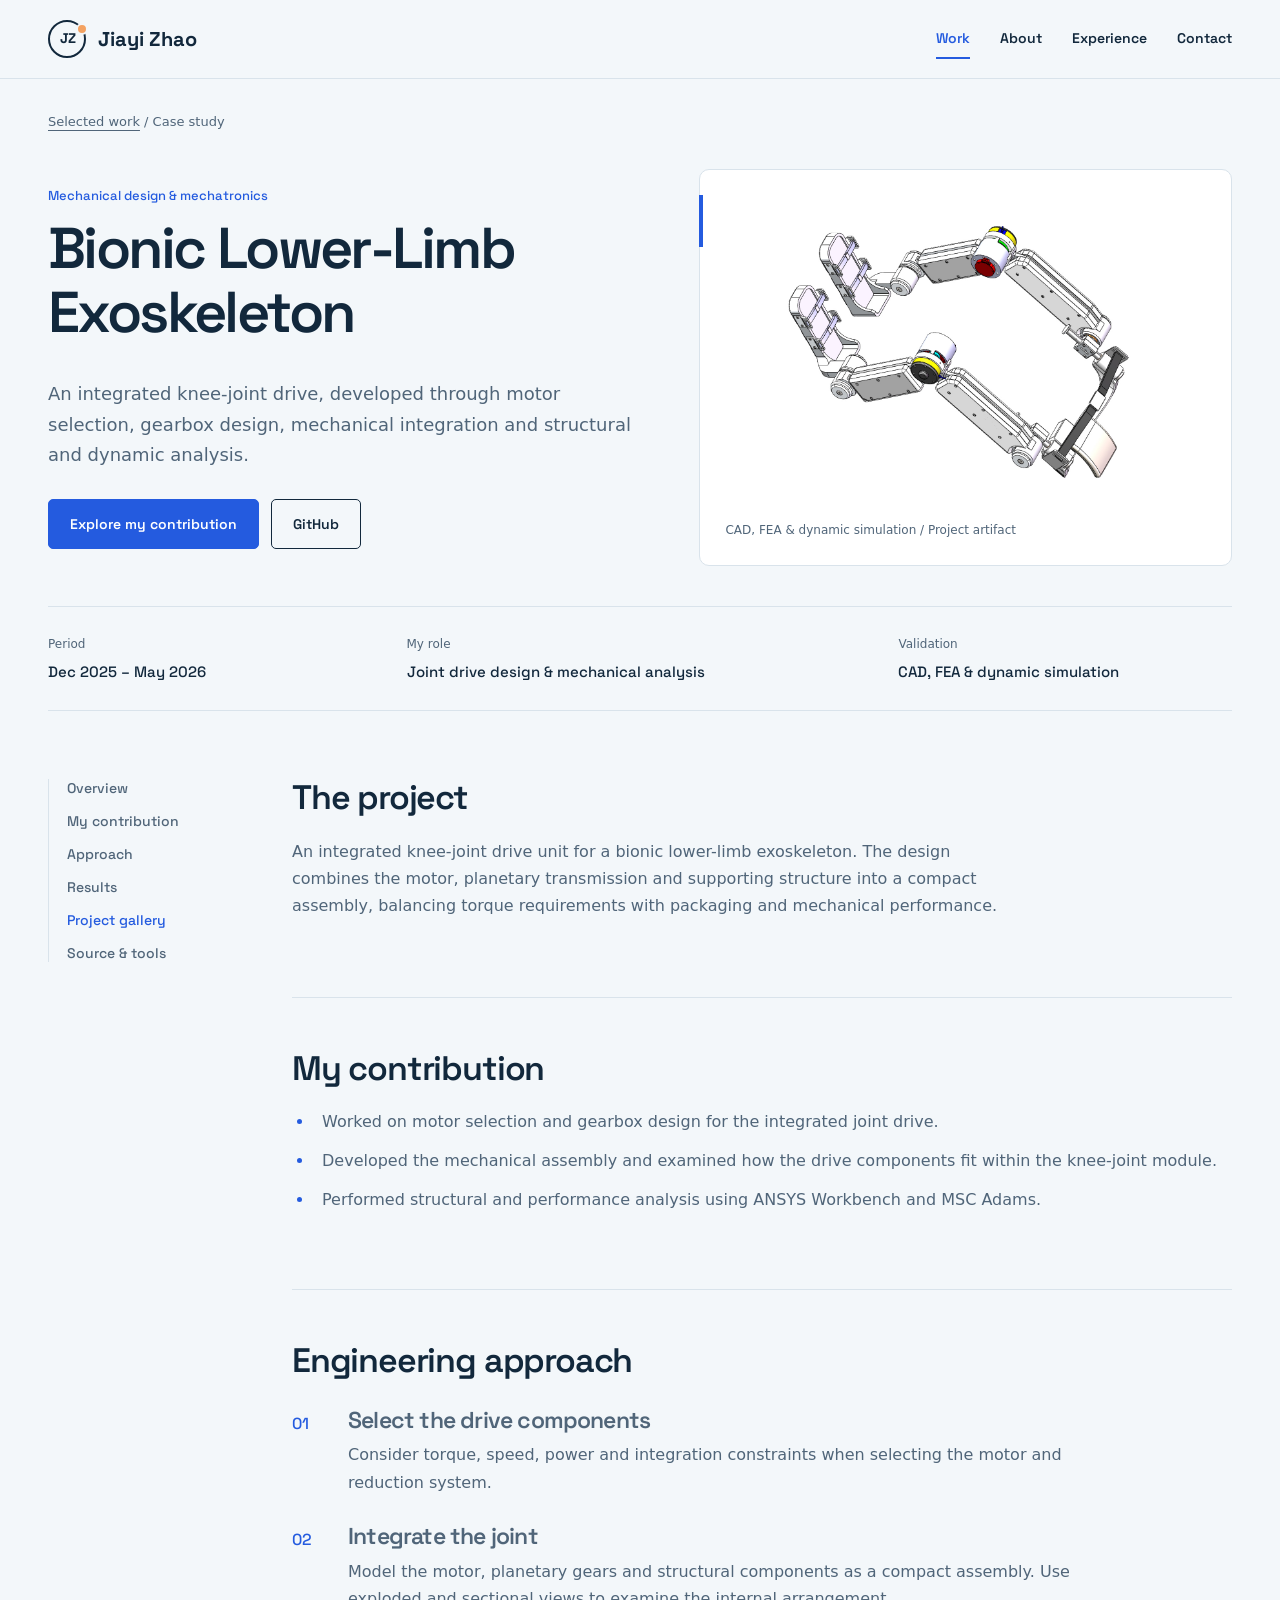
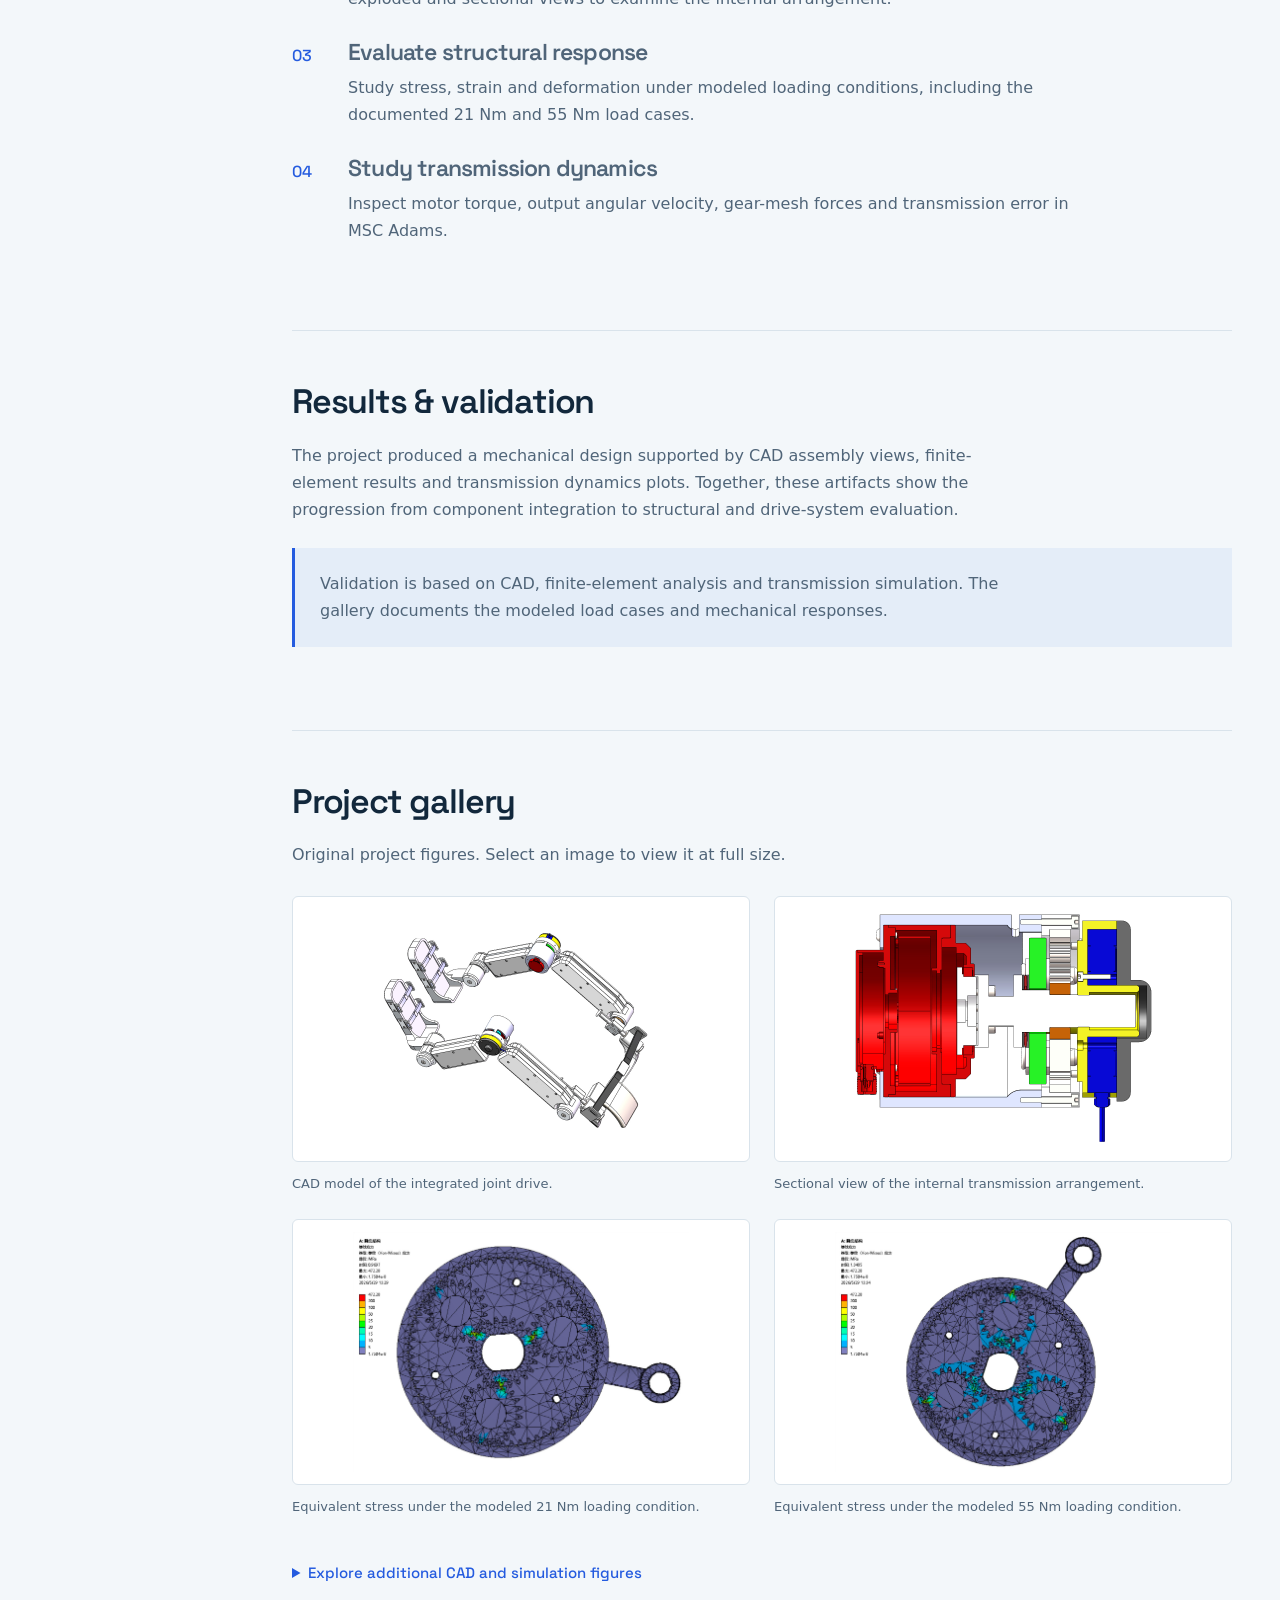
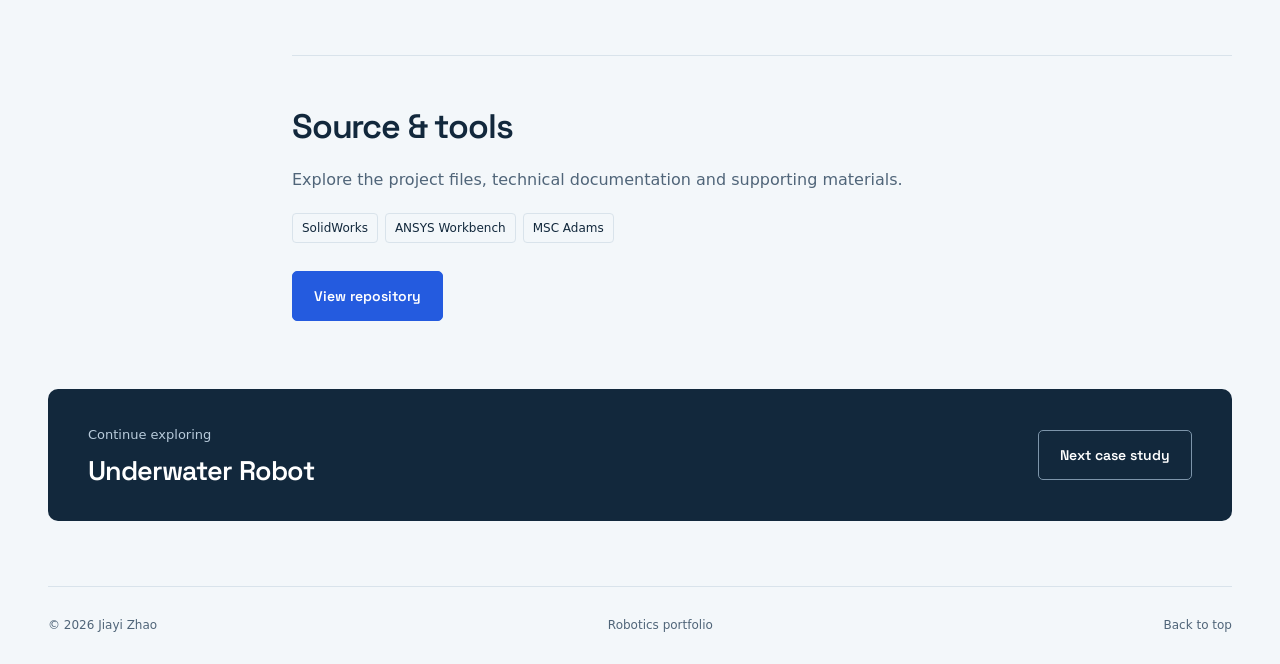
==== commit 9fa81d88: "Refine navigation and project map; restore profile history" ====
--- a/exoskeleton.html
+++ b/exoskeleton.html
@@ -5,13 +5,13 @@
 <meta property="og:title" content="Bionic Lower-Limb Exoskeleton | Jiayi Zhao"><meta property="og:description" content="An integrated knee-joint drive, developed through motor selection, gearbox design, mechanical integration and structural and dynamic analysis."><meta property="og:type" content="website">
 <link rel="icon" href="assets/favicon.svg" type="image/svg+xml"><link rel="preload" href="assets/space-grotesk.ttf" as="font" type="font/ttf" crossorigin>
 <link rel="stylesheet" href="assets/site.css"><script src="assets/site.js" defer></script></head><body>
-<a class="skip" href="#main">Skip to content</a><header class="site-header wrap">
-<a href="index.html" class="brand" aria-label="Jiayi Zhao home"><span class="brand-mark" aria-hidden="true">JZ</span>Jiayi Zhao</a>
+<a class="skip" href="#main">Skip to content</a><div class="header-bar"><header class="site-header wrap">
+<a href="index.html#about" class="brand" aria-label="About Jiayi Zhao"><span class="brand-mark" aria-hidden="true">JZ</span>Jiayi Zhao</a>
 <button class="menu-toggle" type="button" aria-controls="navigation" aria-expanded="false">Menu</button>
-<nav class="nav-links" id="navigation" aria-label="Main navigation"><a href="index.html#projects" class="">Work</a><a href="index.html#about" class="">About</a><a href="index.html#experience" class="">Experience</a><a href="index.html#contact" class="nav-contact">Contact</a></nav></header>
+<nav class="nav-links" id="navigation" aria-label="Main navigation"><a href="index.html#projects" class="">Work</a><a href="index.html#about" class="">About</a><a href="index.html#experience" class="">Experience</a><a href="index.html#contact" class="">Contact</a><span class="nav-indicator" aria-hidden="true"></span></nav></header></div>
 <main id="main"><div class="wrap"><div class="breadcrumb"><a href="index.html#projects" class="">Selected work</a> / Case study</div>
 <div class="case-hero"><div><div class="category">Mechanical design &amp; mechatronics</div><h1>Bionic Lower-Limb Exoskeleton</h1><p class="intro">An integrated knee-joint drive, developed through motor selection, gearbox design, mechanical integration and structural and dynamic analysis.</p><div class="buttons"><a href="#contribution" class="button primary">Explore my contribution</a><a href="https://github.com/OftenMissYi/Bionic-Lower-Limb-Exoskeleton-Integrated-Joint" class="button" target="_blank" rel="noopener noreferrer">GitHub</a></div></div>
-<figure class="case-cover"><img src="images/exoskeleton/exploded-assembly.jpg" alt="Exploded mechanical assembly of the exoskeleton integrated joint" fetchpriority="high"><figcaption>CAD, FEA &amp; dynamic simulation / Project artifact</figcaption></figure></div>
+<figure class="case-cover"><img src="images/exoskeleton/cad-model.jpg" alt="CAD model of the complete lower-limb exoskeleton with integrated knee joints" fetchpriority="high"><figcaption>CAD, FEA &amp; dynamic simulation / Project artifact</figcaption></figure></div>
 <dl class="case-facts"><div><dt>Period</dt><dd>Dec 2025 – May 2026</dd></div><div><dt>My role</dt><dd>Joint drive design &amp; mechanical analysis</dd></div><div><dt>Validation</dt><dd>CAD, FEA &amp; dynamic simulation</dd></div></dl><div class="case-layout"><nav class="case-nav" aria-label="On this page"><a href="#overview" class="">Overview</a><a href="#contribution" class="">My contribution</a><a href="#approach" class="">Approach</a><a href="#results" class="">Results</a><a href="#gallery" class="">Project gallery</a><a href="#resources" class="">Source &amp; tools</a></nav><div>
 <section id="overview" class="case-section"><h2>The project</h2><p>An integrated knee-joint drive unit for a bionic lower-limb exoskeleton. The design combines the motor, planetary transmission and supporting structure into a compact assembly, balancing torque requirements with packaging and mechanical performance.</p></section>
 <section id="contribution" class="case-section"><h2>My contribution</h2><ul class="contribution-list"><li>Worked on motor selection and gearbox design for the integrated joint drive.</li><li>Developed the mechanical assembly and examined how the drive components fit within the knee-joint module.</li><li>Performed structural and performance analysis using ANSYS Workbench and MSC Adams.</li></ul></section>
@@ -19,4 +19,4 @@
 <section id="results" class="case-section"><h2>Results & validation</h2><p>The project produced a mechanical design supported by CAD assembly views, finite-element results and transmission dynamics plots. Together, these artifacts show the progression from component integration to structural and drive-system evaluation.</p><div class="result-note"><p>Validation is based on CAD, finite-element analysis and transmission simulation. The gallery documents the modeled load cases and mechanical responses.</p></div></section>
 <section id="gallery" class="case-section"><h2>Project gallery</h2><p class="small-note">Original project figures. Select an image to view it at full size.</p><div class="gallery"><figure class=""><a href="images/exoskeleton/cad-model.jpg" target="_blank" rel="noopener noreferrer" aria-label="Open full-size image: CAD model of the integrated joint drive."><img src="images/exoskeleton/cad-model.jpg" alt="CAD model of the integrated joint drive." loading="lazy" decoding="async"></a><figcaption>CAD model of the integrated joint drive.</figcaption></figure><figure class=""><a href="images/exoskeleton/sectional-view.jpg" target="_blank" rel="noopener noreferrer" aria-label="Open full-size image: Sectional view of the internal transmission arrangement."><img src="images/exoskeleton/sectional-view.jpg" alt="Sectional view of the internal transmission arrangement." loading="lazy" decoding="async"></a><figcaption>Sectional view of the internal transmission arrangement.</figcaption></figure><figure class=""><a href="images/exoskeleton/ansys-von-mises-21nm.jpg" target="_blank" rel="noopener noreferrer" aria-label="Open full-size image: Equivalent stress under the modeled 21 Nm loading condition."><img src="images/exoskeleton/ansys-von-mises-21nm.jpg" alt="Equivalent stress under the modeled 21 Nm loading condition." loading="lazy" decoding="async"></a><figcaption>Equivalent stress under the modeled 21 Nm loading condition.</figcaption></figure><figure class=""><a href="images/exoskeleton/ansys-von-mises-55nm.jpg" target="_blank" rel="noopener noreferrer" aria-label="Open full-size image: Equivalent stress under the modeled 55 Nm loading condition."><img src="images/exoskeleton/ansys-von-mises-55nm.jpg" alt="Equivalent stress under the modeled 55 Nm loading condition." loading="lazy" decoding="async"></a><figcaption>Equivalent stress under the modeled 55 Nm loading condition.</figcaption></figure></div><details class="gallery-extra"><summary>Explore additional CAD and simulation figures</summary><div class="gallery"><figure class=""><a href="images/exoskeleton/structure-replacement.jpg" target="_blank" rel="noopener noreferrer" aria-label="Open full-size image: Structural design and component arrangement."><img src="images/exoskeleton/structure-replacement.jpg" alt="Structural design and component arrangement." loading="lazy" decoding="async"></a><figcaption>Structural design and component arrangement.</figcaption></figure><figure class=""><a href="images/exoskeleton/exploded-assembly.jpg" target="_blank" rel="noopener noreferrer" aria-label="Open full-size image: Exploded view of the joint assembly."><img src="images/exoskeleton/exploded-assembly.jpg" alt="Exploded view of the joint assembly." loading="lazy" decoding="async"></a><figcaption>Exploded view of the joint assembly.</figcaption></figure><figure class=""><a href="images/exoskeleton/ansys-total-deformation.jpg" target="_blank" rel="noopener noreferrer" aria-label="Open full-size image: Finite-element total deformation."><img src="images/exoskeleton/ansys-total-deformation.jpg" alt="Finite-element total deformation." loading="lazy" decoding="async"></a><figcaption>Finite-element total deformation.</figcaption></figure><figure class=""><a href="images/exoskeleton/ansys-strain.jpg" target="_blank" rel="noopener noreferrer" aria-label="Open full-size image: Finite-element strain distribution."><img src="images/exoskeleton/ansys-strain.jpg" alt="Finite-element strain distribution." loading="lazy" decoding="async"></a><figcaption>Finite-element strain distribution.</figcaption></figure><figure class=""><a href="images/exoskeleton/adams-input-torque.jpg" target="_blank" rel="noopener noreferrer" aria-label="Open full-size image: Applied dynamic input torque."><img src="images/exoskeleton/adams-input-torque.jpg" alt="Applied dynamic input torque." loading="lazy" decoding="async"></a><figcaption>Applied dynamic input torque.</figcaption></figure><figure class=""><a href="images/exoskeleton/adams-output-velocity.jpg" target="_blank" rel="noopener noreferrer" aria-label="Open full-size image: Planetary carrier output angular velocity."><img src="images/exoskeleton/adams-output-velocity.jpg" alt="Planetary carrier output angular velocity." loading="lazy" decoding="async"></a><figcaption>Planetary carrier output angular velocity.</figcaption></figure><figure class=""><a href="images/exoskeleton/adams-motor-torque.jpg" target="_blank" rel="noopener noreferrer" aria-label="Open full-size image: Motor driving torque response."><img src="images/exoskeleton/adams-motor-torque.jpg" alt="Motor driving torque response." loading="lazy" decoding="async"></a><figcaption>Motor driving torque response.</figcaption></figure><figure class=""><a href="images/exoskeleton/adams-sun-planet-force.jpg" target="_blank" rel="noopener noreferrer" aria-label="Open full-size image: Sun / planet gear mesh force."><img src="images/exoskeleton/adams-sun-planet-force.jpg" alt="Sun / planet gear mesh force." loading="lazy" decoding="async"></a><figcaption>Sun / planet gear mesh force.</figcaption></figure><figure class=""><a href="images/exoskeleton/adams-planet-ring-force.jpg" target="_blank" rel="noopener noreferrer" aria-label="Open full-size image: Planet / ring gear mesh force."><img src="images/exoskeleton/adams-planet-ring-force.jpg" alt="Planet / ring gear mesh force." loading="lazy" decoding="async"></a><figcaption>Planet / ring gear mesh force.</figcaption></figure><figure class=""><a href="images/exoskeleton/adams-transmission-error.jpg" target="_blank" rel="noopener noreferrer" aria-label="Open full-size image: Simulated transmission error."><img src="images/exoskeleton/adams-transmission-error.jpg" alt="Simulated transmission error." loading="lazy" decoding="async"></a><figcaption>Simulated transmission error.</figcaption></figure></div></details></section>
 <section id="resources" class="case-section"><h2>Source & tools</h2><p>Explore the project files, technical documentation and supporting materials.</p><div class="tags"><span>SolidWorks</span><span>ANSYS Workbench</span><span>MSC Adams</span></div><div class="buttons"><a href="https://github.com/OftenMissYi/Bionic-Lower-Limb-Exoskeleton-Integrated-Joint" class="button primary" target="_blank" rel="noopener noreferrer">View repository</a></div></section>
-</div></div><aside class="case-bottom"><div><p>Continue exploring</p><h2>Underwater Robot</h2></div><a href="underwater.html" class="button light">Next case study</a></aside></div></main><footer class="site-footer wrap"><span>© 2026 Jiayi Zhao</span><span>Robotics, from algorithms to hardware.</span><a href="#main">Back to top</a></footer></body></html>+</div></div><aside class="case-bottom"><div><p>Continue exploring</p><h2>Underwater Robot</h2></div><a href="underwater.html" class="button light">Next case study</a></aside></div></main><footer class="site-footer wrap"><span>© 2026 Jiayi Zhao</span><span>Robotics portfolio</span><a href="#main">Back to top</a></footer></body></html>
--- a/assets/site.css
+++ b/assets/site.css
@@ -16,3 +16,120 @@
 @media(max-width:700px){.interactive .project-card,.interactive .project-card.is-active{flex:none}}
 .project-toggle{display:block;position:relative;padding-right:18px;overflow-wrap:anywhere}.expand-mark{position:absolute;right:0;top:0}
 @media(min-width:701px) and (max-width:1100px){.projects-grid.interactive{flex-direction:column;gap:14px}.interactive .project-card,.interactive .project-card.is-active{flex:none;min-height:0;display:grid;grid-template-columns:120px minmax(0,1fr)}.interactive .project-card.is-active{grid-template-columns:40% minmax(0,1fr)}.interactive .project-visual,.interactive .project-card.is-active .project-visual{height:100%;min-height:130px;padding:20px}.interactive .project-copy{padding:25px}.interactive .project-copy h3{font-size:23px;margin:0}.interactive .is-active .project-copy h3{font-size:28px;margin-bottom:18px}.interactive .category{min-height:0;margin-bottom:12px}}
+
+/* Persistent navigation; the marker moves without shifting the labels. */
+.header-bar {
+  position: sticky;
+  top: 0;
+  z-index: 15;
+  background: rgba(243, 247, 250, .96);
+  backdrop-filter: blur(14px);
+  border-bottom: 1px solid var(--line);
+}
+.site-header { height: 78px; }
+.nav-links { position: relative; padding: 10px 0; }
+.nav-links > a { position: relative; z-index: 1; transition: color .2s; }
+.nav-links > a[aria-current] { color: var(--blue); }
+.nav-indicator {
+  position: absolute;
+  bottom: 2px;
+  left: 0;
+  height: 2px;
+  width: var(--marker-width, 0px);
+  transform: translateX(var(--marker-left, 0px));
+  background: var(--blue);
+  opacity: var(--marker-opacity, 0);
+  pointer-events: none;
+  transition: transform .25s ease, width .25s ease, opacity .18s;
+}
+.nav-links > a:hover::after, .nav-links > a:focus-visible::after {
+  content: '';
+  position: absolute;
+  left: 0; right: 0; bottom: -8px;
+  height: 2px; background: var(--blue);
+}
+.nav-links.marker-ready > a::after { display: none; }
+.case-nav { top: 112px; }
+.case-section { scroll-margin-top: 20px; }
+html { scroll-padding-top: 100px; }
+.award time { flex: 0 0 78px; font-size: 13px; padding-top: 2px; }
+.school-item h3 { font-size: 20px; }
+.about-grid h2 { max-width: none; }
+
+/* A map of actual work: each point reveals the relevant project and tools. */
+.work-map {
+  border: 1px solid #d1deeb;
+  border-radius: 14px;
+  background: #eaf1f8;
+  min-width: 0;
+  overflow: hidden;
+}
+.map-heading { padding: 25px 28px 0; }
+.map-heading h2 { font-size: 18px; letter-spacing: -.02em; margin-bottom: 7px; }
+.map-heading p { font-size: 12px; color: var(--slate); margin: 0; }
+.map-canvas { height: 292px; position: relative; }
+.map-canvas svg { position: absolute; width: 100%; height: 100%; inset: 0; }
+.map-center {
+  position: absolute; left: 50%; top: 50%; transform: translate(-50%, -50%);
+  font: 500 14px var(--title); color: var(--slate);
+}
+.map-node {
+  position: absolute;
+  transform: translate(-50%, -50%);
+  border: 0;
+  background: transparent;
+  padding: 14px 9px;
+  min-height: 66px;
+  width: 150px;
+  display: flex;
+  align-items: center;
+  flex-direction: column;
+  gap: 12px;
+  cursor: pointer;
+  font: 500 13px var(--title);
+  color: var(--ink);
+  border-radius: 7px;
+}
+.node-planning { left: 24%; top: 24%; }
+.node-signals { left: 76%; top: 24%; }
+.node-mechanics { left: 76%; top: 76%; }
+.node-embedded { left: 24%; top: 76%; }
+.map-dot {
+  display: block; width: 12px; height: 12px;
+  border: 2px solid var(--blue); background: var(--ice); border-radius: 50%;
+  box-shadow: 0 0 0 6px #eaf1f8;
+  transition: transform .2s ease, box-shadow .2s ease, background .2s ease;
+}
+.map-node[aria-pressed="true"] .map-dot,
+.map-node:hover .map-dot,
+.map-node:focus-visible .map-dot {
+  transform: scale(1.5); background: var(--blue); box-shadow: 0 0 0 6px #cfddfa;
+}
+.map-node[aria-pressed="true"] { color: var(--blue); }
+.map-details { background: white; padding: 25px 28px 27px; border-top: 1px solid #d1deeb; min-height: 228px; }
+.map-keywords { font: 500 12px/1.6 var(--title); color: var(--blue); margin: 0 0 12px; }
+.map-details h3 { font-size: 26px; margin-bottom: 12px; }
+.map-description { font-size: 14px; color: var(--slate); margin-bottom: 14px; }
+.map-link { font: 500 13px var(--title); }
+@media (max-width: 1000px) {
+  .map-node { width: 132px; font-size: 12px; }
+  .map-heading { padding: 23px 22px 0; }
+  .map-details { padding: 23px 22px; min-height: 254px; }
+}
+@media (max-width: 700px) {
+  .site-header { height: 72px; }
+  .nav-links { position: absolute; padding: 22px; top: 64px; }
+  .nav-indicator { display: none; }
+  .nav-links.marker-ready > a:focus-visible::after { display: block; }
+  .work-map { width: 100%; }
+  .map-heading h2 { font-size: 17px; }
+  .map-canvas { height: 270px; }
+  .map-node { width: 132px; }
+  .map-details { min-height: 238px; }
+  .map-details h3 { font-size: 25px; }
+  .case-nav { position: static; }
+  html { scroll-padding-top: 90px; }
+}
+@media (prefers-reduced-motion: reduce) {
+  .map-dot { transition: none; }
+}
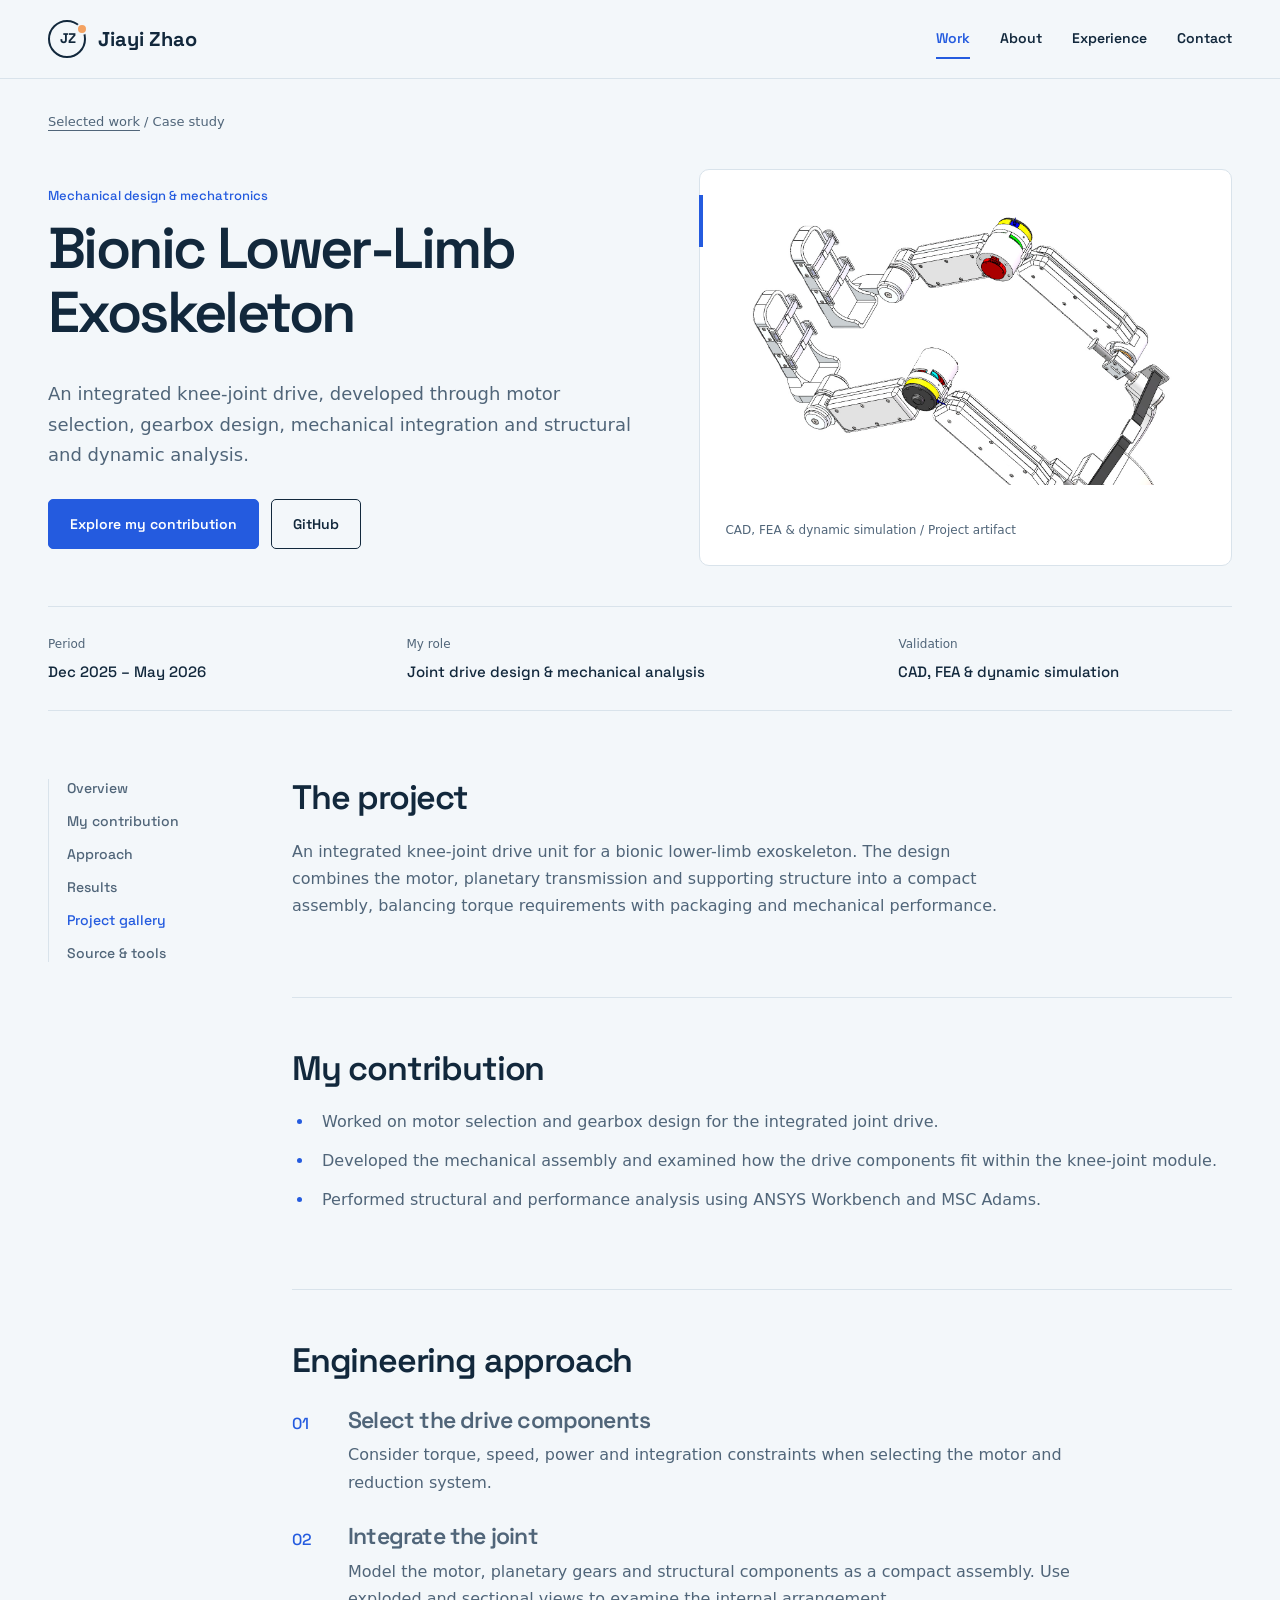
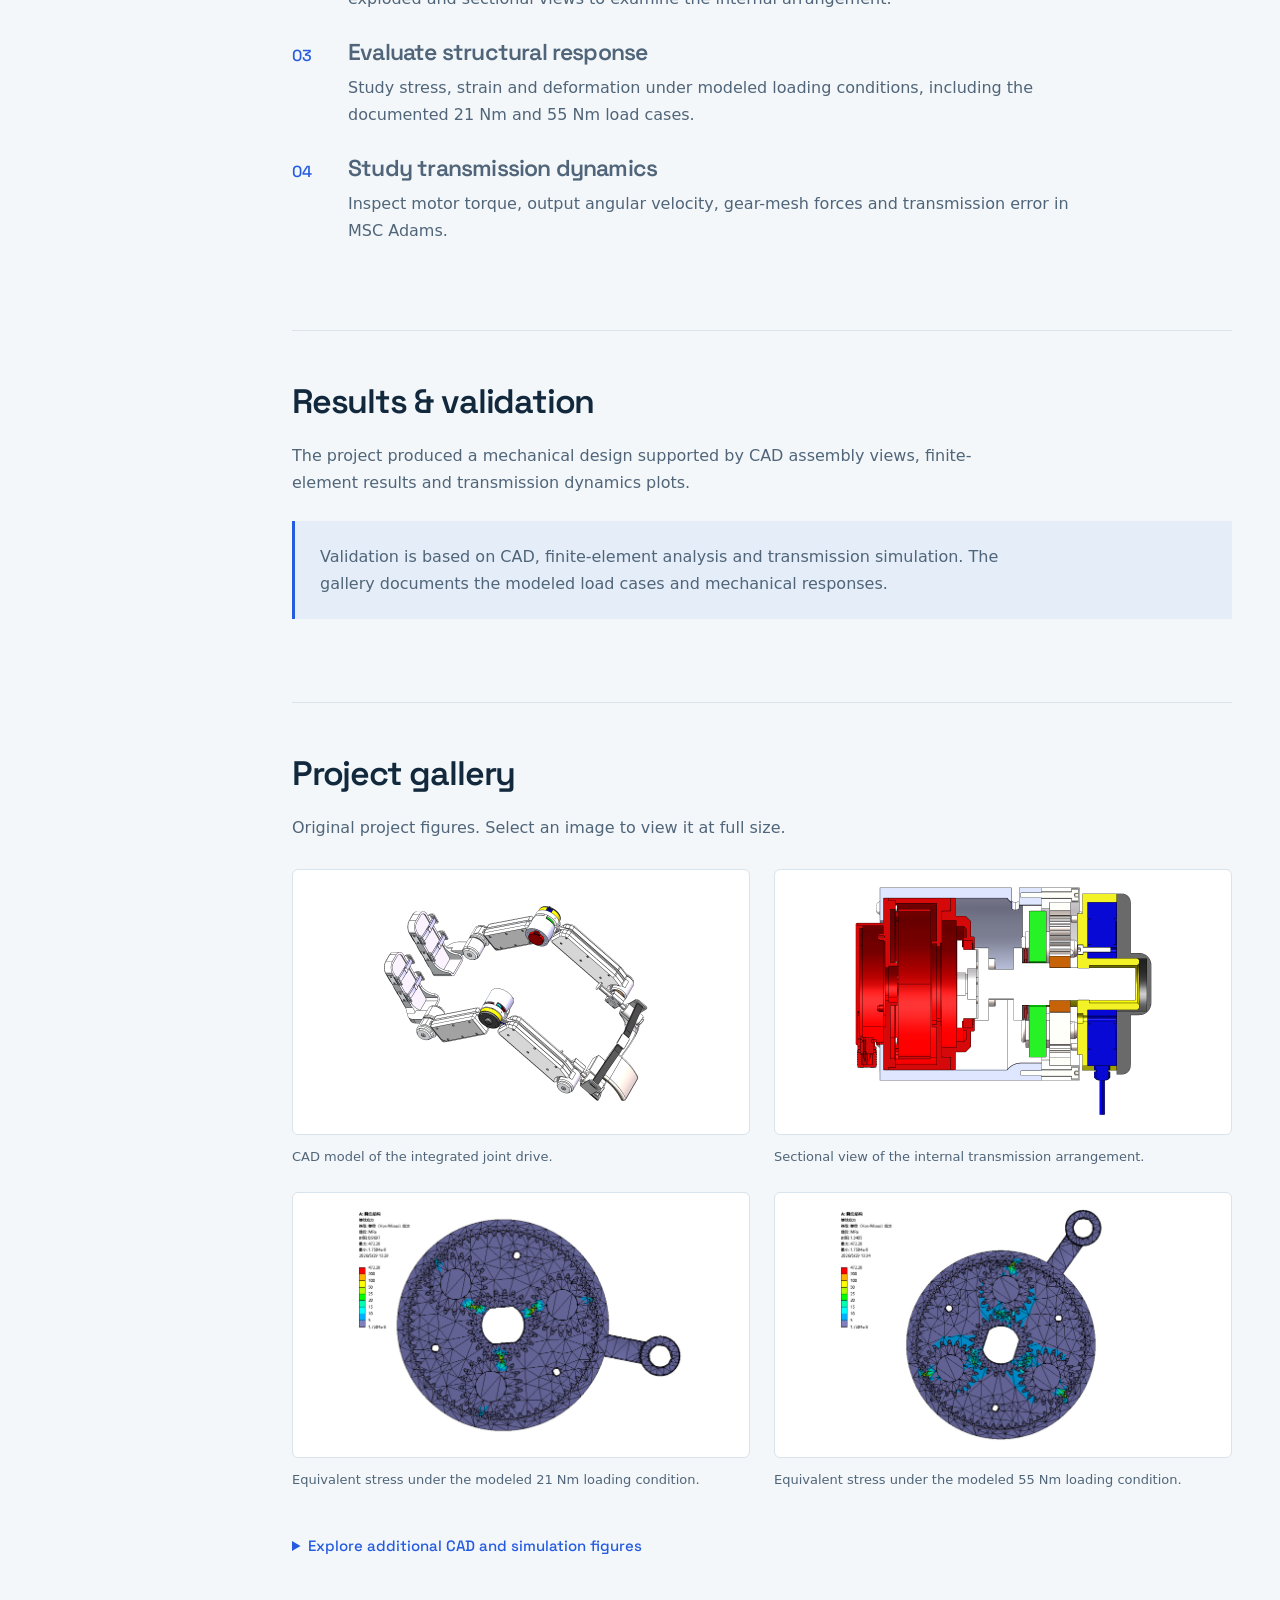
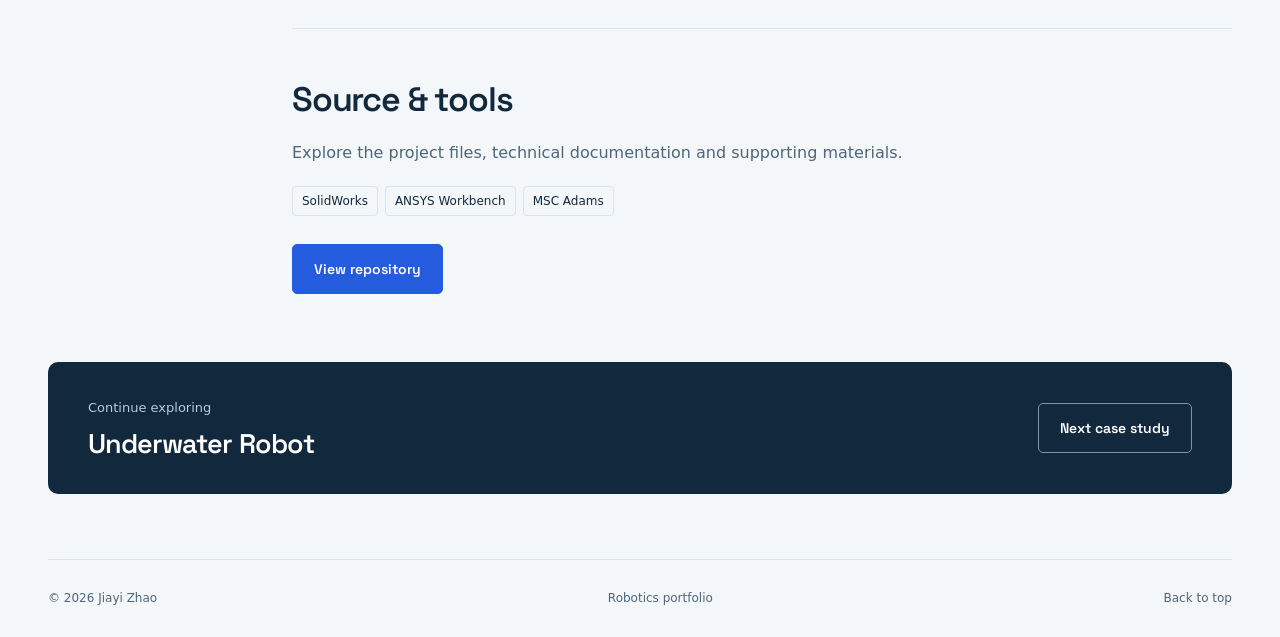
==== commit ade0aca3: "Add certified language scores and refine education and portfolio copy" ====
--- a/exoskeleton.html
+++ b/exoskeleton.html
@@ -4,19 +4,19 @@
 <meta name="theme-color" content="#12283c"><link rel="canonical" href="https://oftenmissyi.github.io/exoskeleton.html">
 <meta property="og:title" content="Bionic Lower-Limb Exoskeleton | Jiayi Zhao"><meta property="og:description" content="An integrated knee-joint drive, developed through motor selection, gearbox design, mechanical integration and structural and dynamic analysis."><meta property="og:type" content="website">
 <link rel="icon" href="assets/favicon.svg" type="image/svg+xml"><link rel="preload" href="assets/space-grotesk.ttf" as="font" type="font/ttf" crossorigin>
-<link rel="stylesheet" href="assets/site.css"><script src="assets/site.js" defer></script></head><body>
+<link rel="stylesheet" href="assets/site.css"><script src="assets/site.js" defer></script></head><body id="top">
 <a class="skip" href="#main">Skip to content</a><div class="header-bar"><header class="site-header wrap">
-<a href="index.html#about" class="brand" aria-label="About Jiayi Zhao"><span class="brand-mark" aria-hidden="true">JZ</span>Jiayi Zhao</a>
+<a href="#top" class="brand" aria-label="Jiayi Zhao — back to top"><span class="brand-mark" aria-hidden="true">JZ</span>Jiayi Zhao</a>
 <button class="menu-toggle" type="button" aria-controls="navigation" aria-expanded="false">Menu</button>
 <nav class="nav-links" id="navigation" aria-label="Main navigation"><a href="index.html#projects" class="">Work</a><a href="index.html#about" class="">About</a><a href="index.html#experience" class="">Experience</a><a href="index.html#contact" class="">Contact</a><span class="nav-indicator" aria-hidden="true"></span></nav></header></div>
 <main id="main"><div class="wrap"><div class="breadcrumb"><a href="index.html#projects" class="">Selected work</a> / Case study</div>
 <div class="case-hero"><div><div class="category">Mechanical design &amp; mechatronics</div><h1>Bionic Lower-Limb Exoskeleton</h1><p class="intro">An integrated knee-joint drive, developed through motor selection, gearbox design, mechanical integration and structural and dynamic analysis.</p><div class="buttons"><a href="#contribution" class="button primary">Explore my contribution</a><a href="https://github.com/OftenMissYi/Bionic-Lower-Limb-Exoskeleton-Integrated-Joint" class="button" target="_blank" rel="noopener noreferrer">GitHub</a></div></div>
-<figure class="case-cover"><img src="images/exoskeleton/cad-model.jpg" alt="CAD model of the complete lower-limb exoskeleton with integrated knee joints" fetchpriority="high"><figcaption>CAD, FEA &amp; dynamic simulation / Project artifact</figcaption></figure></div>
+<figure class="case-cover"><img src="images/exoskeleton-line.jpg" alt="CAD model of the complete lower-limb exoskeleton with integrated knee joints" fetchpriority="high"><figcaption>CAD, FEA &amp; dynamic simulation / Project artifact</figcaption></figure></div>
 <dl class="case-facts"><div><dt>Period</dt><dd>Dec 2025 – May 2026</dd></div><div><dt>My role</dt><dd>Joint drive design &amp; mechanical analysis</dd></div><div><dt>Validation</dt><dd>CAD, FEA &amp; dynamic simulation</dd></div></dl><div class="case-layout"><nav class="case-nav" aria-label="On this page"><a href="#overview" class="">Overview</a><a href="#contribution" class="">My contribution</a><a href="#approach" class="">Approach</a><a href="#results" class="">Results</a><a href="#gallery" class="">Project gallery</a><a href="#resources" class="">Source &amp; tools</a></nav><div>
 <section id="overview" class="case-section"><h2>The project</h2><p>An integrated knee-joint drive unit for a bionic lower-limb exoskeleton. The design combines the motor, planetary transmission and supporting structure into a compact assembly, balancing torque requirements with packaging and mechanical performance.</p></section>
 <section id="contribution" class="case-section"><h2>My contribution</h2><ul class="contribution-list"><li>Worked on motor selection and gearbox design for the integrated joint drive.</li><li>Developed the mechanical assembly and examined how the drive components fit within the knee-joint module.</li><li>Performed structural and performance analysis using ANSYS Workbench and MSC Adams.</li></ul></section>
 <section id="approach" class="case-section"><h2>Engineering approach</h2><ol class="steps"><li><h3>Select the drive components</h3><p>Consider torque, speed, power and integration constraints when selecting the motor and reduction system.</p></li><li><h3>Integrate the joint</h3><p>Model the motor, planetary gears and structural components as a compact assembly. Use exploded and sectional views to examine the internal arrangement.</p></li><li><h3>Evaluate structural response</h3><p>Study stress, strain and deformation under modeled loading conditions, including the documented 21 Nm and 55 Nm load cases.</p></li><li><h3>Study transmission dynamics</h3><p>Inspect motor torque, output angular velocity, gear-mesh forces and transmission error in MSC Adams.</p></li></ol></section>
-<section id="results" class="case-section"><h2>Results & validation</h2><p>The project produced a mechanical design supported by CAD assembly views, finite-element results and transmission dynamics plots. Together, these artifacts show the progression from component integration to structural and drive-system evaluation.</p><div class="result-note"><p>Validation is based on CAD, finite-element analysis and transmission simulation. The gallery documents the modeled load cases and mechanical responses.</p></div></section>
+<section id="results" class="case-section"><h2>Results & validation</h2><p>The project produced a mechanical design supported by CAD assembly views, finite-element results and transmission dynamics plots.</p><div class="result-note"><p>Validation is based on CAD, finite-element analysis and transmission simulation. The gallery documents the modeled load cases and mechanical responses.</p></div></section>
 <section id="gallery" class="case-section"><h2>Project gallery</h2><p class="small-note">Original project figures. Select an image to view it at full size.</p><div class="gallery"><figure class=""><a href="images/exoskeleton/cad-model.jpg" target="_blank" rel="noopener noreferrer" aria-label="Open full-size image: CAD model of the integrated joint drive."><img src="images/exoskeleton/cad-model.jpg" alt="CAD model of the integrated joint drive." loading="lazy" decoding="async"></a><figcaption>CAD model of the integrated joint drive.</figcaption></figure><figure class=""><a href="images/exoskeleton/sectional-view.jpg" target="_blank" rel="noopener noreferrer" aria-label="Open full-size image: Sectional view of the internal transmission arrangement."><img src="images/exoskeleton/sectional-view.jpg" alt="Sectional view of the internal transmission arrangement." loading="lazy" decoding="async"></a><figcaption>Sectional view of the internal transmission arrangement.</figcaption></figure><figure class=""><a href="images/exoskeleton/ansys-von-mises-21nm.jpg" target="_blank" rel="noopener noreferrer" aria-label="Open full-size image: Equivalent stress under the modeled 21 Nm loading condition."><img src="images/exoskeleton/ansys-von-mises-21nm.jpg" alt="Equivalent stress under the modeled 21 Nm loading condition." loading="lazy" decoding="async"></a><figcaption>Equivalent stress under the modeled 21 Nm loading condition.</figcaption></figure><figure class=""><a href="images/exoskeleton/ansys-von-mises-55nm.jpg" target="_blank" rel="noopener noreferrer" aria-label="Open full-size image: Equivalent stress under the modeled 55 Nm loading condition."><img src="images/exoskeleton/ansys-von-mises-55nm.jpg" alt="Equivalent stress under the modeled 55 Nm loading condition." loading="lazy" decoding="async"></a><figcaption>Equivalent stress under the modeled 55 Nm loading condition.</figcaption></figure></div><details class="gallery-extra"><summary>Explore additional CAD and simulation figures</summary><div class="gallery"><figure class=""><a href="images/exoskeleton/structure-replacement.jpg" target="_blank" rel="noopener noreferrer" aria-label="Open full-size image: Structural design and component arrangement."><img src="images/exoskeleton/structure-replacement.jpg" alt="Structural design and component arrangement." loading="lazy" decoding="async"></a><figcaption>Structural design and component arrangement.</figcaption></figure><figure class=""><a href="images/exoskeleton/exploded-assembly.jpg" target="_blank" rel="noopener noreferrer" aria-label="Open full-size image: Exploded view of the joint assembly."><img src="images/exoskeleton/exploded-assembly.jpg" alt="Exploded view of the joint assembly." loading="lazy" decoding="async"></a><figcaption>Exploded view of the joint assembly.</figcaption></figure><figure class=""><a href="images/exoskeleton/ansys-total-deformation.jpg" target="_blank" rel="noopener noreferrer" aria-label="Open full-size image: Finite-element total deformation."><img src="images/exoskeleton/ansys-total-deformation.jpg" alt="Finite-element total deformation." loading="lazy" decoding="async"></a><figcaption>Finite-element total deformation.</figcaption></figure><figure class=""><a href="images/exoskeleton/ansys-strain.jpg" target="_blank" rel="noopener noreferrer" aria-label="Open full-size image: Finite-element strain distribution."><img src="images/exoskeleton/ansys-strain.jpg" alt="Finite-element strain distribution." loading="lazy" decoding="async"></a><figcaption>Finite-element strain distribution.</figcaption></figure><figure class=""><a href="images/exoskeleton/adams-input-torque.jpg" target="_blank" rel="noopener noreferrer" aria-label="Open full-size image: Applied dynamic input torque."><img src="images/exoskeleton/adams-input-torque.jpg" alt="Applied dynamic input torque." loading="lazy" decoding="async"></a><figcaption>Applied dynamic input torque.</figcaption></figure><figure class=""><a href="images/exoskeleton/adams-output-velocity.jpg" target="_blank" rel="noopener noreferrer" aria-label="Open full-size image: Planetary carrier output angular velocity."><img src="images/exoskeleton/adams-output-velocity.jpg" alt="Planetary carrier output angular velocity." loading="lazy" decoding="async"></a><figcaption>Planetary carrier output angular velocity.</figcaption></figure><figure class=""><a href="images/exoskeleton/adams-motor-torque.jpg" target="_blank" rel="noopener noreferrer" aria-label="Open full-size image: Motor driving torque response."><img src="images/exoskeleton/adams-motor-torque.jpg" alt="Motor driving torque response." loading="lazy" decoding="async"></a><figcaption>Motor driving torque response.</figcaption></figure><figure class=""><a href="images/exoskeleton/adams-sun-planet-force.jpg" target="_blank" rel="noopener noreferrer" aria-label="Open full-size image: Sun / planet gear mesh force."><img src="images/exoskeleton/adams-sun-planet-force.jpg" alt="Sun / planet gear mesh force." loading="lazy" decoding="async"></a><figcaption>Sun / planet gear mesh force.</figcaption></figure><figure class=""><a href="images/exoskeleton/adams-planet-ring-force.jpg" target="_blank" rel="noopener noreferrer" aria-label="Open full-size image: Planet / ring gear mesh force."><img src="images/exoskeleton/adams-planet-ring-force.jpg" alt="Planet / ring gear mesh force." loading="lazy" decoding="async"></a><figcaption>Planet / ring gear mesh force.</figcaption></figure><figure class=""><a href="images/exoskeleton/adams-transmission-error.jpg" target="_blank" rel="noopener noreferrer" aria-label="Open full-size image: Simulated transmission error."><img src="images/exoskeleton/adams-transmission-error.jpg" alt="Simulated transmission error." loading="lazy" decoding="async"></a><figcaption>Simulated transmission error.</figcaption></figure></div></details></section>
 <section id="resources" class="case-section"><h2>Source & tools</h2><p>Explore the project files, technical documentation and supporting materials.</p><div class="tags"><span>SolidWorks</span><span>ANSYS Workbench</span><span>MSC Adams</span></div><div class="buttons"><a href="https://github.com/OftenMissYi/Bionic-Lower-Limb-Exoskeleton-Integrated-Joint" class="button primary" target="_blank" rel="noopener noreferrer">View repository</a></div></section>
 </div></div><aside class="case-bottom"><div><p>Continue exploring</p><h2>Underwater Robot</h2></div><a href="underwater.html" class="button light">Next case study</a></aside></div></main><footer class="site-footer wrap"><span>© 2026 Jiayi Zhao</span><span>Robotics portfolio</span><a href="#main">Back to top</a></footer></body></html>
--- a/assets/site.css
+++ b/assets/site.css
@@ -133,3 +133,25 @@
 @media (prefers-reduced-motion: reduce) {
   .map-dot { transition: none; }
 }
+
+/* Exam results retain the labels used on the certificates. */
+.recognition { grid-template-columns: 1.15fr 1fr; gap: 60px; }
+.language-record { padding: 0 0 20px; margin-bottom: 20px; border-bottom: 1px solid var(--line); }
+.language-record h4 { font-size: 20px; display: flex; align-items: baseline; justify-content: space-between; gap: 12px; margin-bottom: 12px; }
+.language-record h4 span { font: 400 12px 'Segoe UI',system-ui,sans-serif; letter-spacing: 0; color: var(--slate); }
+.language-record p { font-size: 14px; margin: 0 0 10px; }
+.exam-name { display: flex; justify-content: space-between; gap: 12px; font-weight: 600; }
+.exam-name span { font-size: 12px; font-weight: 400; color: var(--slate); }
+.overall-score strong { color: var(--blue); margin-left: 8px; }
+.exam-scores { display: grid; grid-template-columns: 1fr 1fr; gap: 6px 24px; margin: 10px 0 0; font-size: 13px; }
+.exam-scores > div { display: flex; align-items: baseline; justify-content: space-between; gap: 10px; }
+.exam-scores dt { color: var(--slate); }
+.exam-scores dd { margin: 0; font-weight: 600; white-space: nowrap; }
+.language-record .writing-score { margin: 14px 0 0; font-size: 13px; }
+.writing-score strong { margin-left: 6px; }
+.writing-score small { display: block; color: var(--slate); margin-top: 2px; }
+.native-language { display: flex; gap: 18px; border: 0; margin: 0; padding: 0; }
+.native-language p { color: var(--slate); }
+.school-item h3 { font-size: 23px; }
+@media(max-width:1000px) { .recognition { gap: 35px; } .testdaf-scores { grid-template-columns: 1fr; } }
+@media(max-width:700px) { .recognition { grid-template-columns: 1fr; } .testdaf-scores { grid-template-columns: 1fr; } .school-item h3 { font-size: 23px; } }
